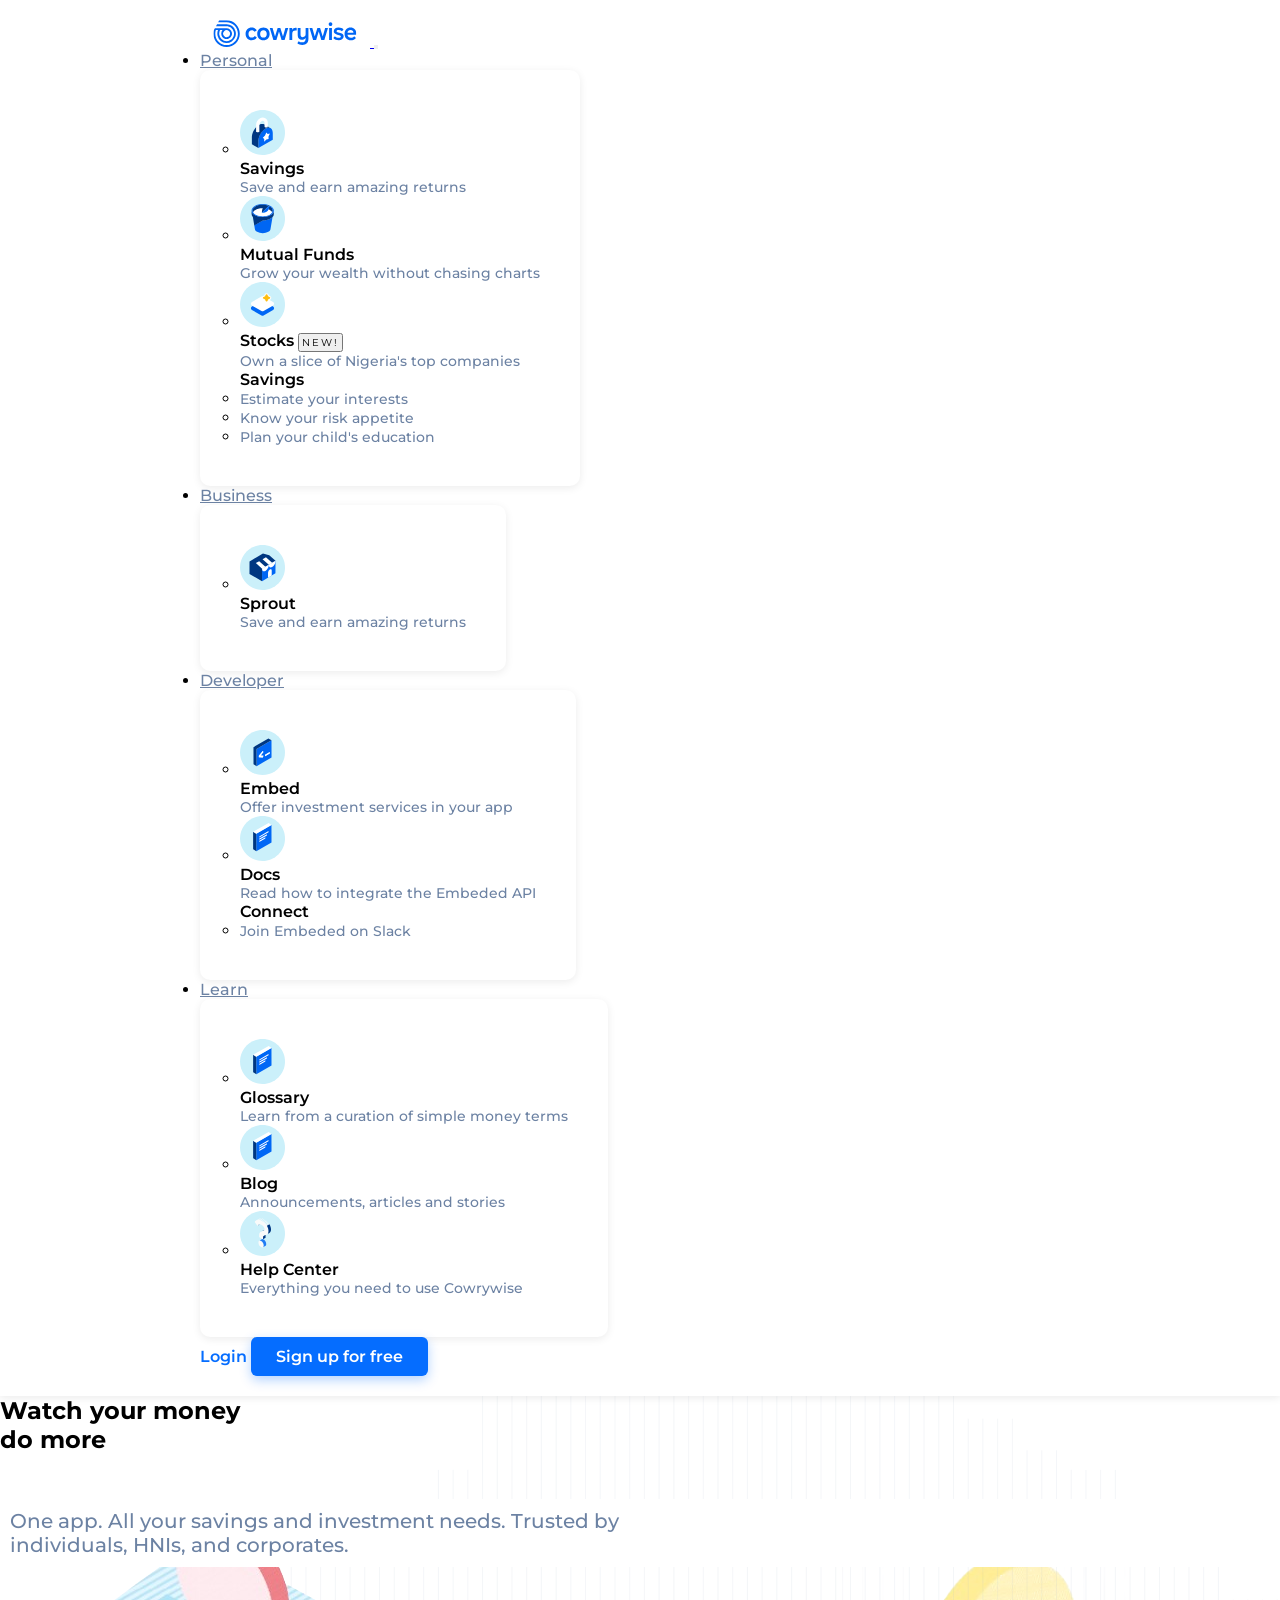
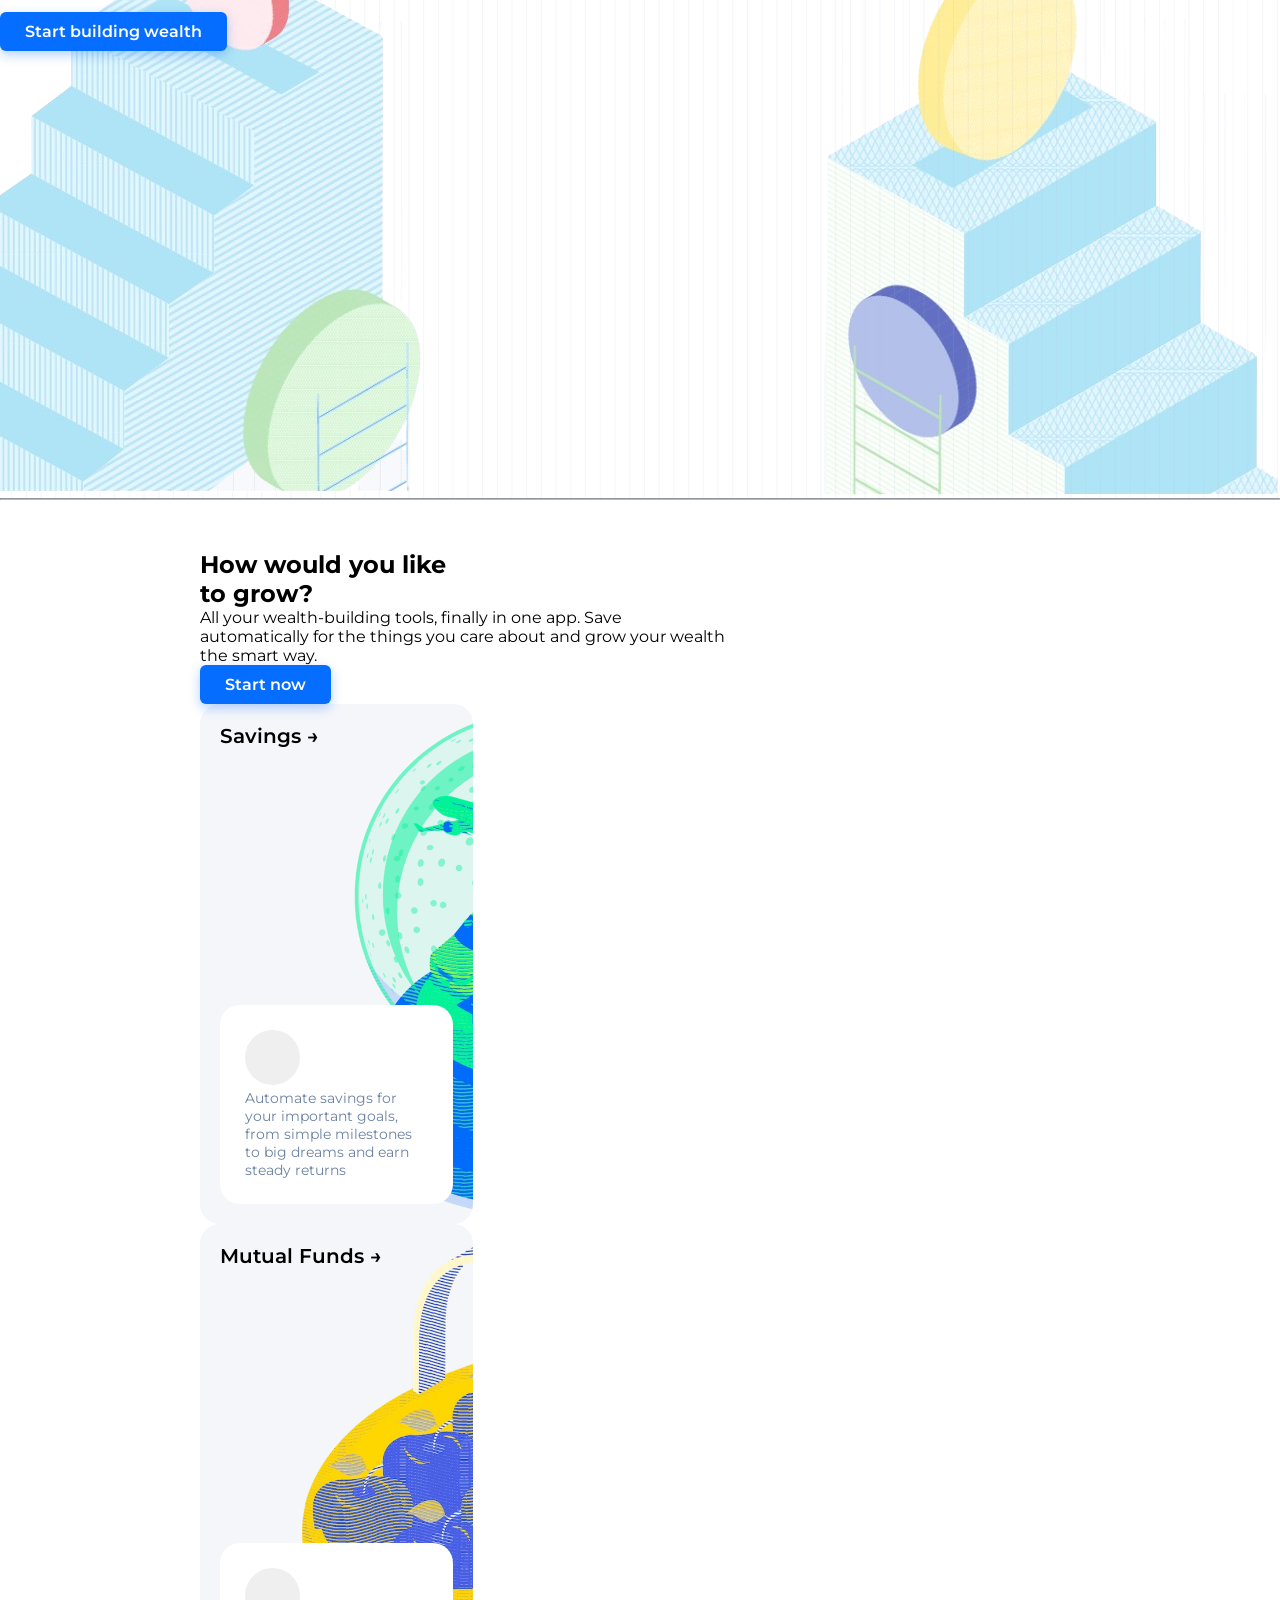
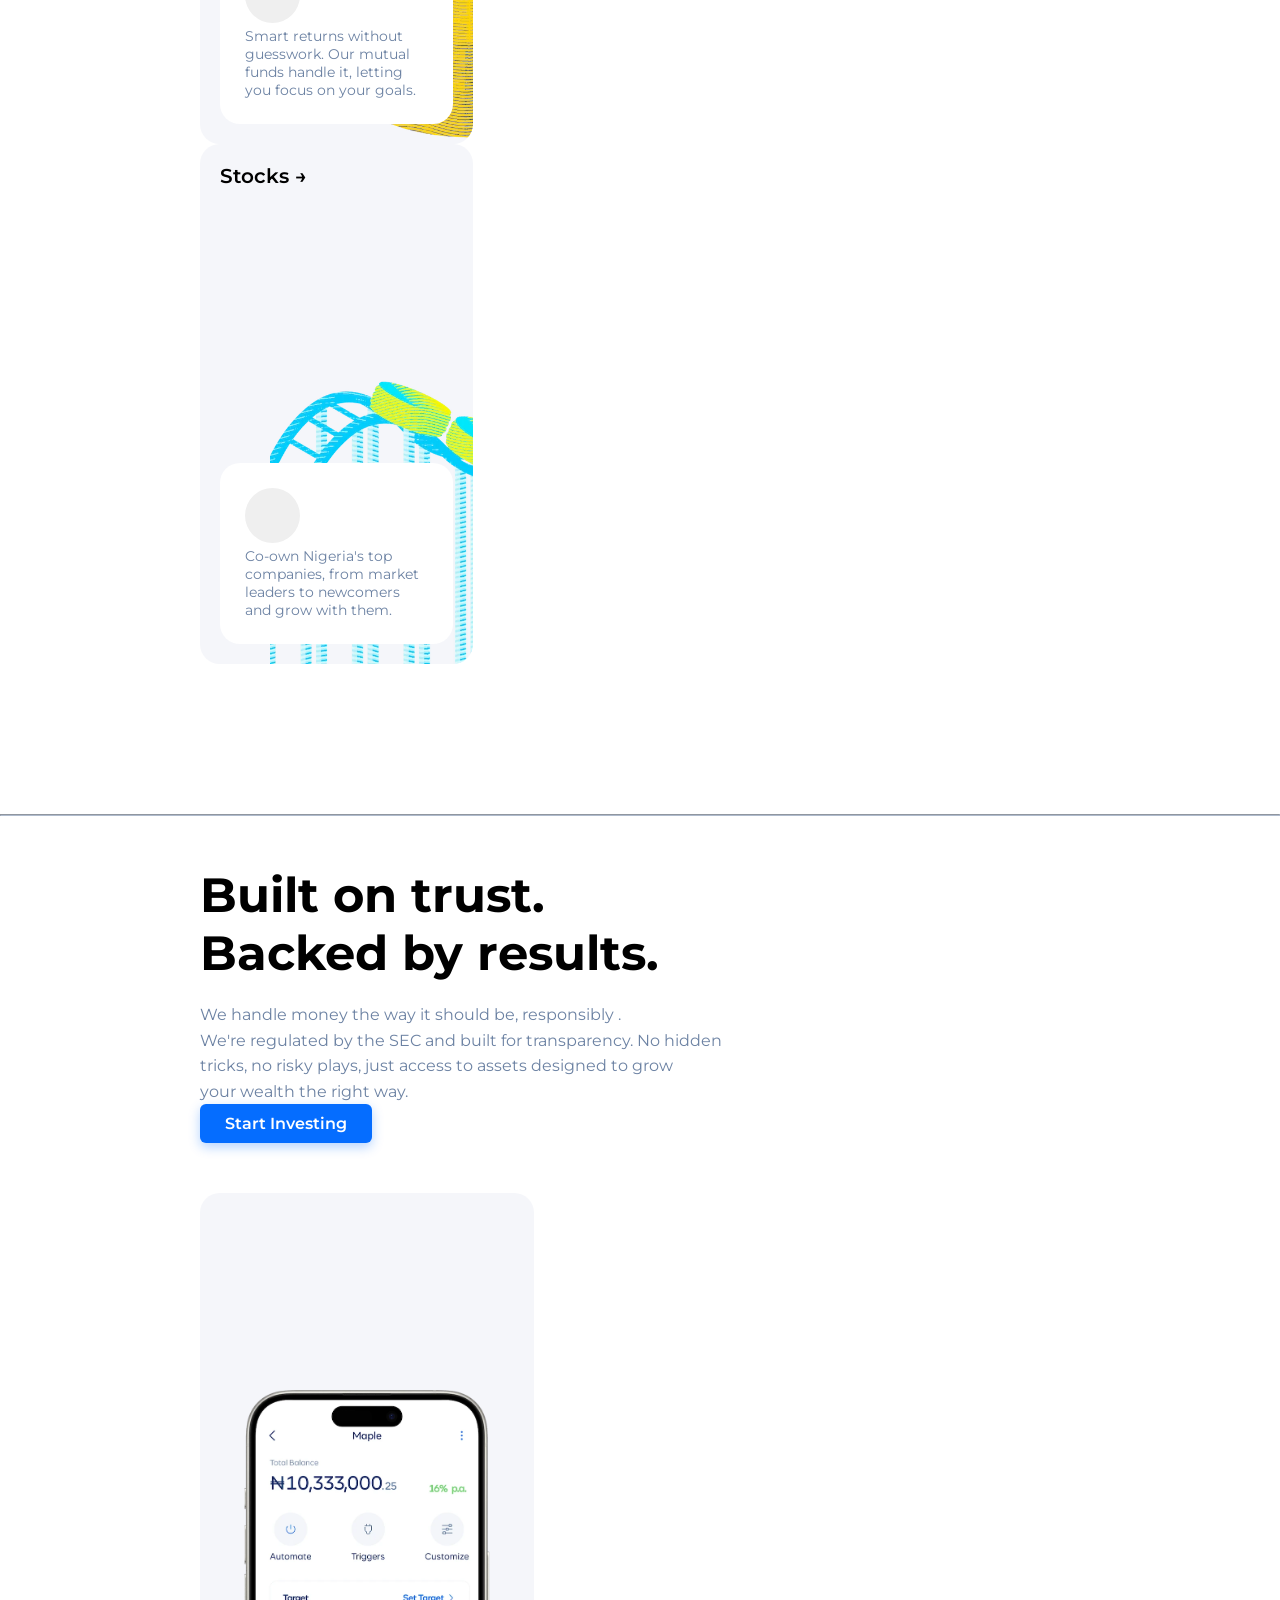
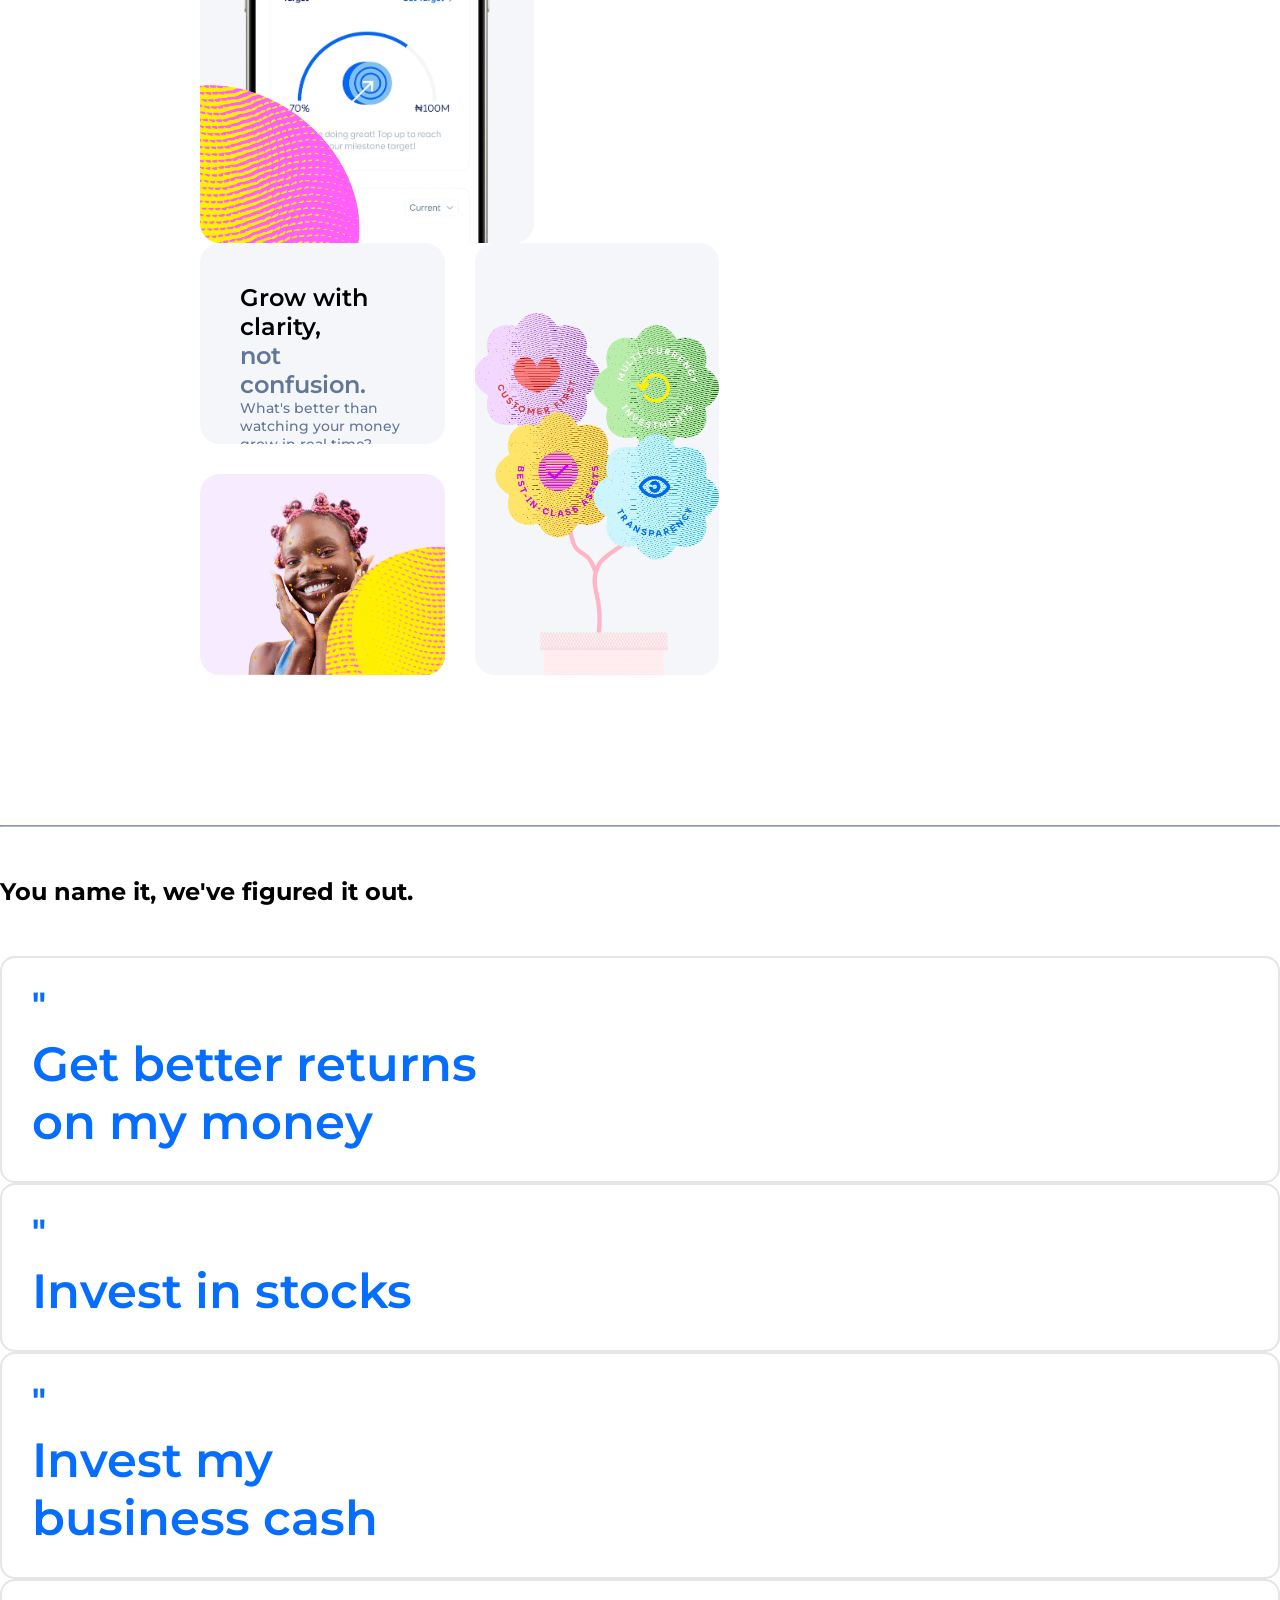
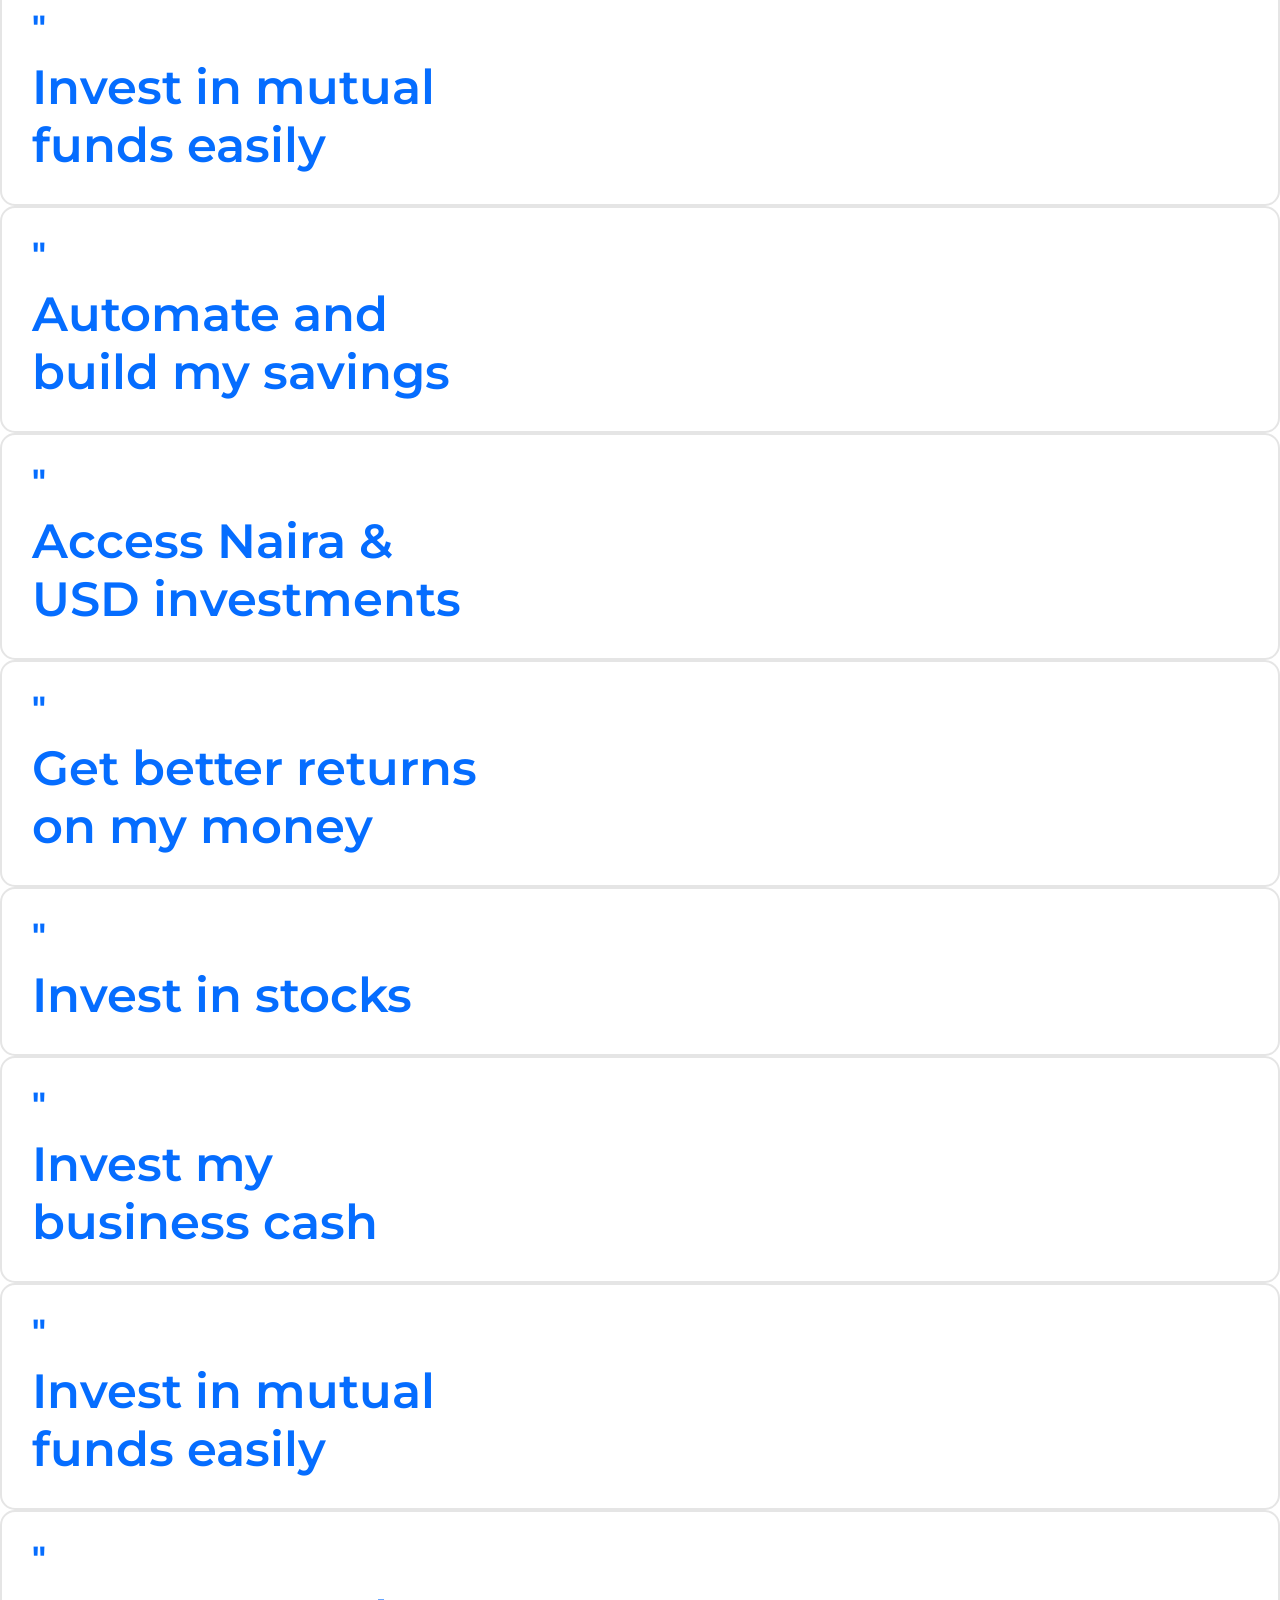
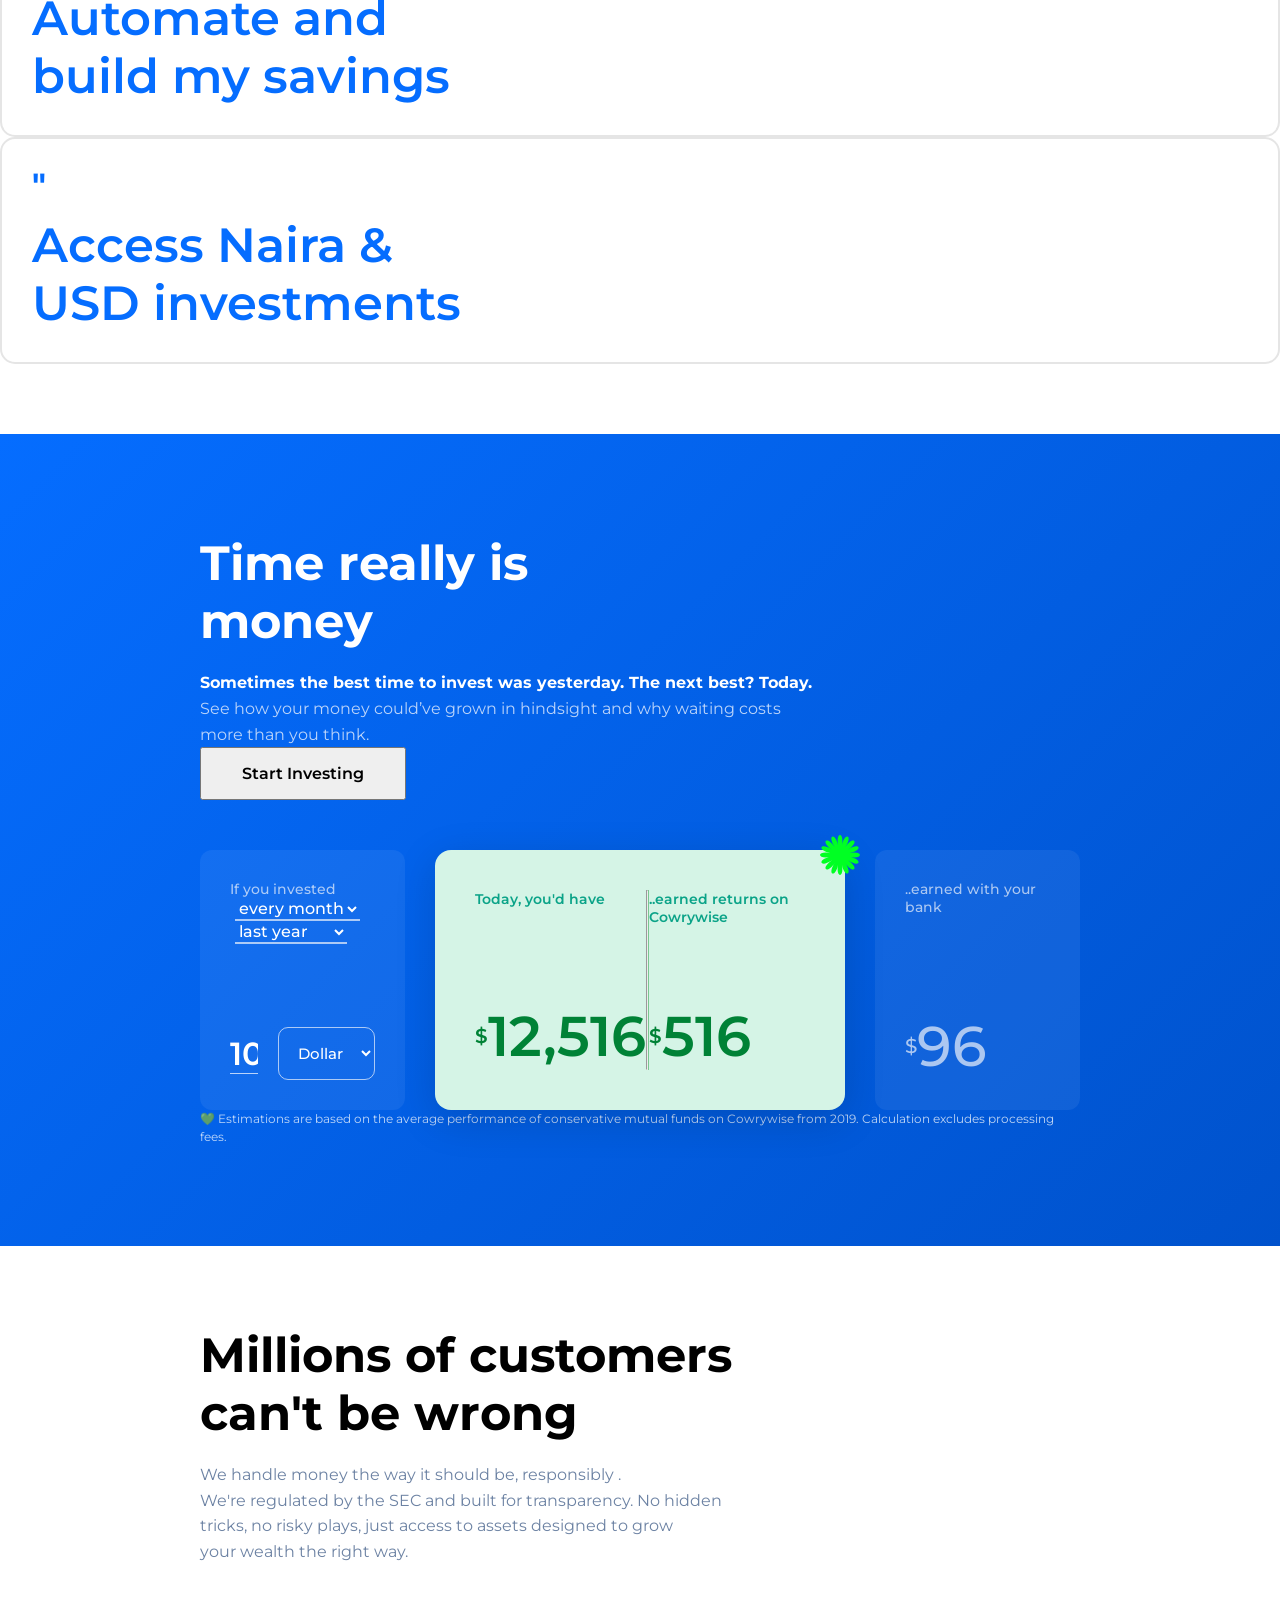
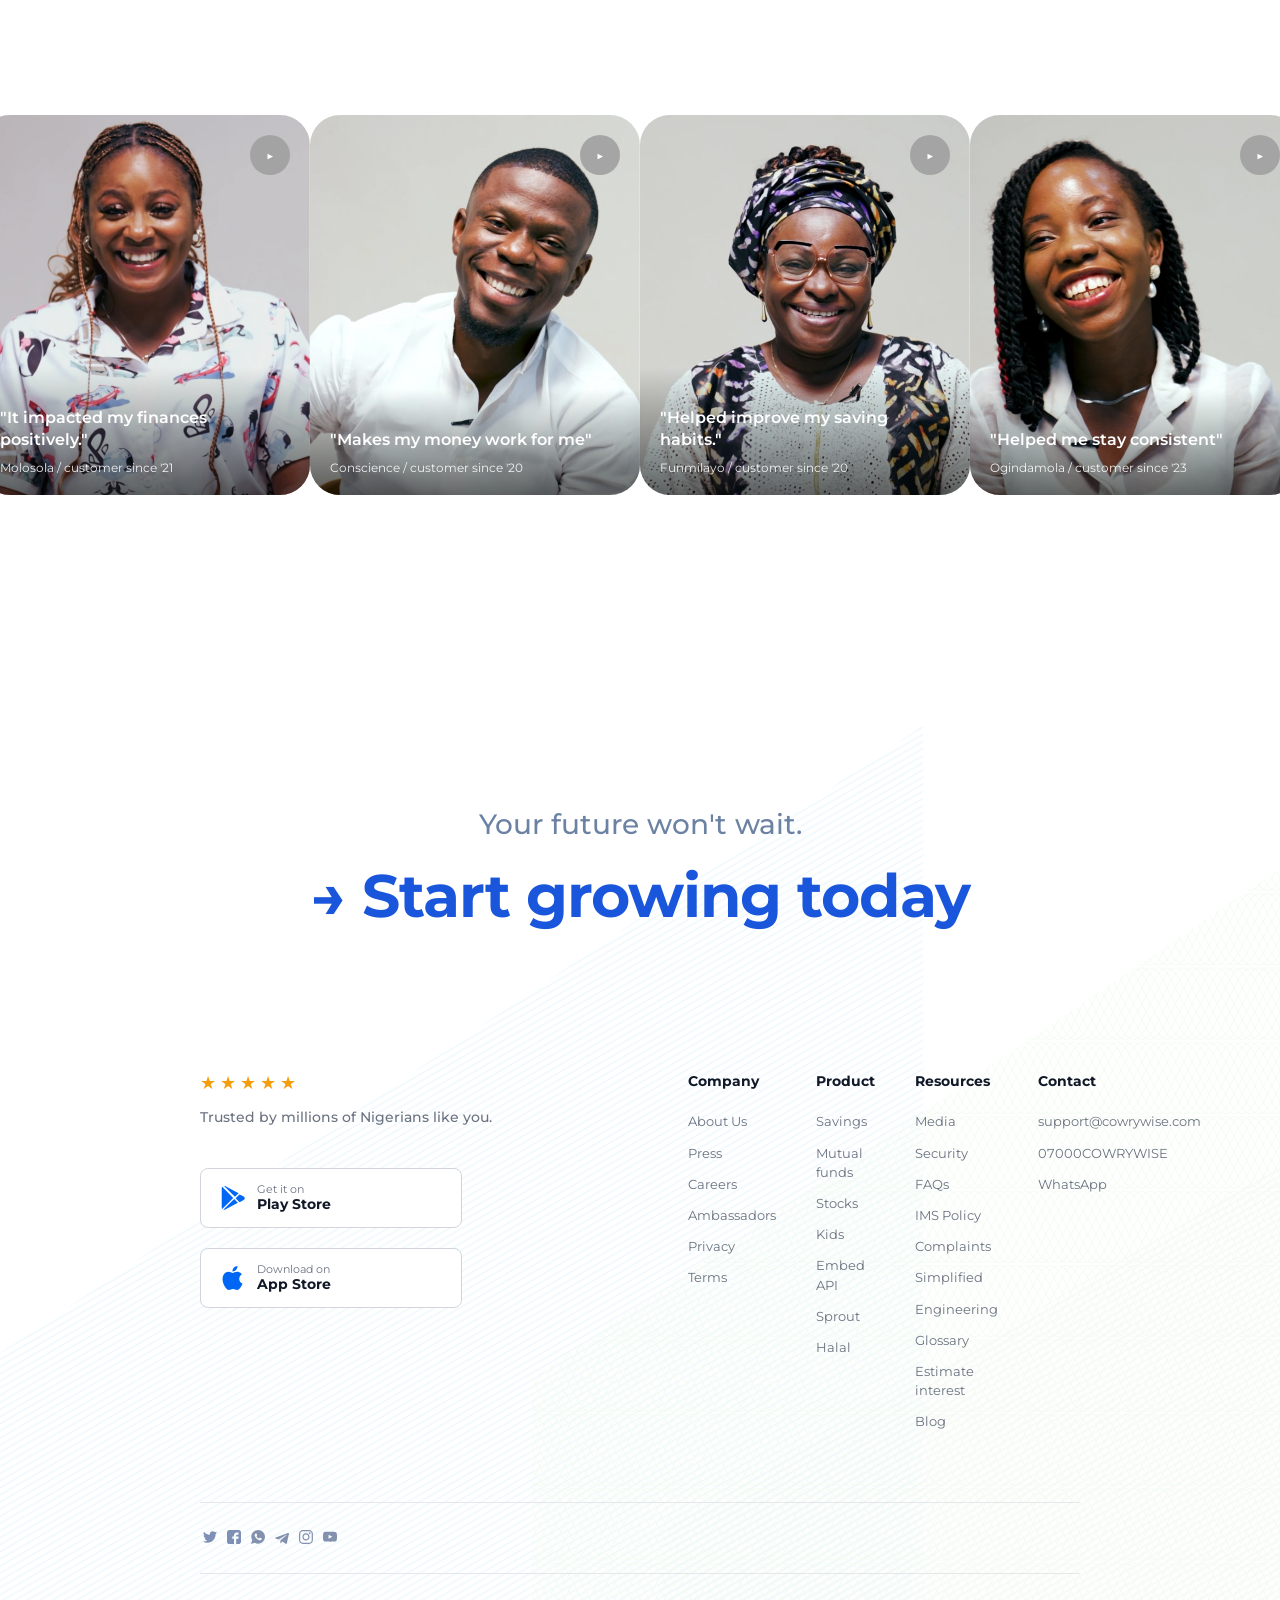
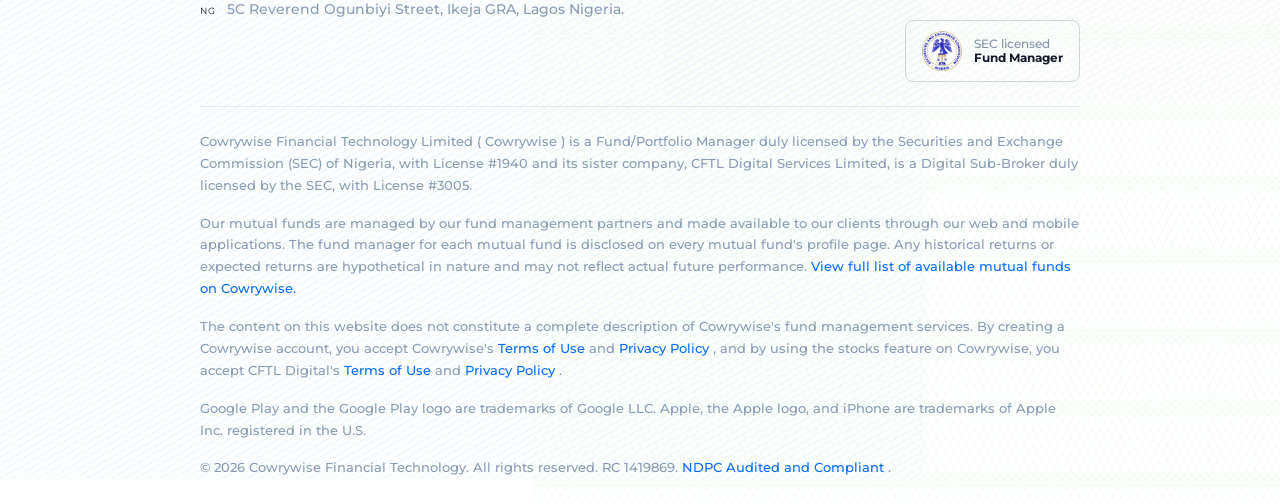
==== index.html @ d7f207df "i added index.html and style.css and other files" ====
<!DOCTYPE html>
<html lang="en">
<head>
    <meta charset="UTF-8">
    <meta name="viewport" content="width=device-width, initial-scale=1.0">
    <link rel="preconnect" href="https://fonts.googleapis.com">
    <link rel="preconnect" href="https://fonts.gstatic.com" crossorigin>
    <link href="https://fonts.googleapis.com/css2?family=Montserrat:ital,wght@0,100..900;1,100..900&display=swap"
        rel="stylesheet">
    <link rel="icon" href="./media/cowryicon.png">
    <link rel="stylesheet" href="style.css">
    <link rel="stylesheet" href="./bootstrap.css">
    <link rel="stylesheet" href="https://cdnjs.cloudflare.com/ajax/libs/font-awesome/6.4.0/css/all.min.css"> 
    <title>Plan, Save and Invest Online | Get high returns | Cowrywise</title>
</head>
<body>
    <nav class="navbar myNav position-sticky top-0 navbar-expand-lg ">
        <div class="container-fluid">
            <a class="navbar-brand" href="#">
                <img src="./media/cowrylogo.svg" alt="">
            </a>
            <button class="navbar-toggler" type="button" data-bs-toggle="collapse" data-bs-target="#navbarSupportedContent"
                aria-controls="navbarSupportedContent" aria-expanded="false" aria-label="Toggle navigation">
                <span class="navbar-toggler-icon"></span>
            </button>
            <div class="collapse ms-lg-5 navbar-collapse" id="navbarSupportedContent">
                <ul class="navbar-nav gap-lg-4 me-auto mb-2 mb-lg-0">
                    
                    <!-- PERSONAL -->

                    <li class="nav-item dropdown">
                        <a class="nav-link dropdown-toggle navList" href="#" role="button" data-bs-toggle="dropdown" data-bs-auto-close="outside"
                            aria-expanded="false">
                            Personal
                        </a>
                        <ul class="dropdown-menu  mydropdownn">
                            <div class="d-flex gap-lg-5">
                                <div class="dropItem">
                                    <li class="d-flex align-items-center  gap-4 mb-4">
                                        <img src="./media/savings icon.svg" alt="">
                                        <div>
                                            <strong>Savings</strong>
                                            <p>Save and earn amazing returns</p>
                                        </div>
                                    </li>
                                    <li class="d-flex align-items-center gap-4 my-4">
                                        <img src="./media/mutualicon.svg" alt="">
                                        <div>
                                            <strong>Mutual Funds</strong>
                                            <p>Grow your wealth without chasing charts</p>
                                        </div>
                                    </li>
                                    <li class="d-flex align-items-center gap-4 my-4">
                                        <img src="./media/stocks.svg" alt="">
                                        <div>
                                            <strong>Stocks <button class="btn-info btn text-light fw-bold">NEW!</button></strong>
                                            <p>Own a slice of Nigeria's top companies</p>
                                        </div>
                                    </li>
                                </div>
                        
                                <div class="verticalLine"></div>
                        
                                <div class="dropItem align-self-start">
                                    <strong class="my-4">Savings</strong>
                                    <li class="my-3">
                                        <a href="#">
                                            <p>Estimate your interests</p>
                                        </a>
                                    </li>
                                    <li class="my-3">
                                        <a href="#">
                                            <p>Know your risk appetite</p>
                                        </a>
                                    </li>
                                    <li class="my-3">
                                        <a href="#">
                                            <p>Plan your child's education</p>
                                        </a>
                                    </li>
                                </div>
                            </div>
                        </ul>
                    </li>


                    <!-- BUSINESS -->
                    
                    <li class="nav-item dropdown">
                        <a class="nav-link dropdown-toggle navList" href="#" role="button" data-bs-toggle="dropdown" data-bs-auto-close="outside"
                            aria-expanded="false">
                            Business
                        </a>
                        <ul class="dropdown-menu  mydropdownn">
                            <div class="d-flex justify-content-between">
                                <div class="dropItem">
                                    <li class="d-flex align-items-center  gap-4 mb-4">
                                        <img src="./media/sprouticon.svg" alt="">
                                        <div>
                                            <strong>Sprout</strong>
                                            <p>Save and earn amazing returns</p>
                                        </div>
                                    </li>
                                </div>
                        
                                
                            </div>
                        </ul>
                    </li>


                    <!-- DEVELOPER -->

                    <li class="nav-item dropdown">
                        <a class="nav-link dropdown-toggle navList" href="#" role="button" data-bs-toggle="dropdown" data-bs-auto-close="outside"
                            aria-expanded="false">
                            Developer
                        </a>
                        <ul class="dropdown-menu  mydropdownn">
                            <div class="d-flex gap-lg-5">
                                <div class="dropItem">
                                    <li class="d-flex align-items-center  gap-4 mb-4">
                                        <img src="./media/embed.svg" alt="">
                                        <div>
                                            <strong>Embed</strong>
                                            <p>Offer investment services in your app</p>
                                        </div>
                                    </li>
                                    <li class="d-flex align-items-center gap-4 my-4">
                                        <img src="./media/docs.svg" alt="">
                                        <div>
                                            <strong>Docs</strong>
                                            <p>Read how to integrate the Embeded API</p>
                                        </div>
                                    </li>
                                </div>
                        
                                <div class="verticalLine"></div>
                        
                                <div class="dropItem align-self-start">
                                    <strong class="my-4">Connect</strong>
                                    <li class="my-3">
                                        <a href="#">
                                            <p>Join Embeded on Slack</p>
                                        </a>
                                    </li>
                                </div>
                            </div>
                        </ul>
                    </li>


                    <!-- LEARN -->

                    <li class="nav-item dropdown">
                        <a class="nav-link dropdown-toggle navList" href="#" role="button" data-bs-toggle="dropdown" data-bs-auto-close="outside"
                            aria-expanded="false">
                            Learn
                        </a>
                        <ul class="dropdown-menu  mydropdownn">
                            <div class="d-flex justify-content-between">
                                <div class="dropItem">
                                    <li class="d-flex align-items-center  gap-4 mb-4">
                                        <img src="./media/docs.svg" alt="">
                                        <div>
                                            <strong>Glossary</strong>
                                            <p>Learn from a curation of simple money terms</p>
                                        </div>
                                    </li>
                                    <li class="d-flex align-items-center  gap-4 mb-4">
                                        <img src="./media/docs.svg" alt="">
                                        <div>
                                            <strong>Blog</strong>
                                            <p>Announcements, articles and stories</p>
                                        </div>
                                    </li>
                                    <li class="d-flex align-items-center  gap-4 mb-4">
                                        <img src="./media/help.svg" alt="">
                                        <div>
                                            <strong>Help Center</strong>
                                            <p>Everything you need to use Cowrywise</p>
                                        </div>
                                    </li>
                                </div>
                        
                                
                            </div>
                        </ul>
                    </li>


                </ul>
                <div class="d-flex align-items-center gap-lg-4 ">
                    <a href="login.html" class="login">Login</a>
                    <a href="signup.html">
                        <button class="signupBtn">Sign up for free</button>
                    </a>

                </div>
            </div>
        </div>
    </nav>


    <section id="hero" class="sec1 d-flex align-items-center justify-content-center">
        <div class="text-center">
            <h1 class="display-2 fw-medium">Watch your money <br> do more</h1>
            <p>One app. All your savings and investment needs. Trusted by <br>individuals, HNIs, and corporates.</p>
            <a href="signup.html">
                <button class=" signupBtn">Start building wealth </button>
            </a>
        </div>
    </section>

    <hr class="my-5" style="border-color: #6c82a38a;">

    <section class="sec2">
        <div class="d-lg-flex gap-2 justify-content-between mb-5">
            <h2 class="display-4 fw-medium mb-sm-3">How would you like <br> to grow?</h2>
            <p class="mb-sm-3">All your wealth-building tools, finally in one app. Save <br>automatically for the things you care about and grow your wealth <br>the smart way.</p>
            <div>
                <button class="signupBtn mb-sm-4">Start now</button>
            </div>
        </div>

        <div class="my-5 d-lg-flex d-md-flex d-sm-flex justify-content-between gap-lg-4 flex-wrap">
            <div class="savingsItem savingsimg1">
                <a href="#">Savings <span class="arrowRight">&#8594;</span></a>

                <div class="d-flex gap-3 savings-buttom">
                    <div><button></button></div>
                    <p>Automate savings for your important goals, from simple milestones to big dreams and earn steady returns</p>
                </div>
            </div>
            <div class="savingsItem savingsimg2">
                <a href="#">Mutual Funds <span class="arrowRight">&#8594;</span></a>
                <div class="d-flex gap-3 savings-buttom">
                    <div><button></button></div>
                    <p>Smart returns without guesswork. Our mutual funds handle it, letting you focus on your goals.</p>
                </div>
            </div>
            <div class="savingsItem savingsimg3">
                <a href="#">Stocks <span class="arrowRight">&#8594;</span></a>
                <div class="d-flex gap-3 savings-buttom">
                    <div><button></button></div>
                    <p>Co-own Nigeria's top companies, from market leaders to newcomers and grow with them.</p>
                </div>
            </div>
        </div>
    </section>

    <hr class="my-5" style="border-color: #6c82a38a;">

    <section class="sec2 ">
        <div class="d-lg-flex gap-2 justify-content-between mb-5 secHeader">
            <h2 class="display-4 fw-medium mb-sm-3">Built on trust. <br>Backed by results.</h2>
            <p class="mb-sm-3">We handle money the way it should be, responsibly . <br>We're regulated by the SEC and built for transparency. No hidden <br>tricks, no risky plays, just access to assets designed to grow <br>your wealth the right way.</p>
            <div>
                <button class="signupBtn mb-sm-4">Start Investing</button>
            </div>
        </div>

        <div class="d-lg-flex d-md-flex d-sm-flex justify-content-between gap-lg-4 flex-wrap">
            <div class="phoneDiv">
                <img src="./media/s-coin-2.png" alt="" class="rollCoin">
            </div>
            <div class="growContainer">
                <div class="growWith ">
                    <div class="clarity">
                        <h4>Grow with clarity, <br> <span>not confusion.</span></h4>
                        <p>What's better than watching your money grow in real time? Tracking your investments, savings, and returns without the guesswork.</p>
                    </div>
                    <div class="modelGirl">
                        <img src="./media/s-coin-2.png" alt="" class="rollCoin2">
                    </div>
                </div>
                <div class="growWith flowerContainer"></div>
            </div>
        </div>

        
    </section>

    <hr class="my-5" style="border-color: #6c82a38a;">

    <section class="sec3">
        <h2 class="display-4 fw-medium mb-sm-3 text-center">You name it, we've figured it out.</h2>

        <div class="cardsContainer d-flex gap-4">
            
            <div class="featureCard">
                <p class="quoteMark">"</p>
                <h4 class="blueText">Get better returns <br> on my money</h4>
            </div>
            <div class="featureCard">
                <p class="quoteMark">"</p>
                <h4 class="blueText">Invest in stocks</h4>
            </div>
            <div class="featureCard">
                <p class="quoteMark">"</p>
                <h4 class="blueText">Invest my <br> business cash</h4>
            </div>
            <div class="featureCard">
                <p class="quoteMark">"</p>
                <h4 class="blueText">Invest in mutual <br> funds easily</h4>
            </div>
            <div class="featureCard">
                <p class="quoteMark">"</p>
                <h4 class="blueText">Automate and <br> build my savings</h4>
            </div>
            <div class="featureCard">
                <p class="quoteMark">"</p>
                <h4 class="blueText">Access Naira & <br> USD investments</h4>
            </div>
            <div class="featureCard">
                <p class="quoteMark">"</p>
                <h4 class="blueText">Get better returns <br> on my money</h4>
            </div>
            <div class="featureCard">
                <p class="quoteMark">"</p>
                <h4 class="blueText">Invest in stocks</h4>
            </div>
            <div class="featureCard">
                <p class="quoteMark">"</p>
                <h4 class="blueText">Invest my <br> business cash</h4>
            </div>
            <div class="featureCard">
                <p class="quoteMark">"</p>
                <h4 class="blueText">Invest in mutual <br> funds easily</h4>
            </div>
            <div class="featureCard">
                <p class="quoteMark">"</p>
                <h4 class="blueText">Automate and <br> build my savings</h4>
            </div>
            <div class="featureCard">
                <p class="quoteMark">"</p>
                <h4 class="blueText">Access Naira & <br> USD investments</h4>
            </div>
        </div>
    </section>

    <section class="sec4">
        <div class="d-lg-flex gap-2 secHeader justify-content-between mb-5 sec4Title">
            <h2 class="display-4 fw-medium mb-sm-3 ">Time really is <br> money</h2>
            <p class="mb-sm-3">
                <strong>Sometimes the best time to invest was yesterday. The next best? Today.</strong> <br>
                <span>See how your money could’ve grown in hindsight and why waiting costs <br> more than you
                    think.</span>
            </p>
            <div>
                <button class="btn border-0 btn-light mb-sm-4">Start Investing</button>
            </div>
        </div>
        <div class="sec4Content">
            <div class="calculatorBox">
                <p class="calcText d-flex gap-2">
                    <span class="timeLabel">If you invested</span>
                    <select class="timeSelect">
                        <option>every month</option>
                        <option>every week</option>
                        <option>daily</option>
                        <option>once</option>
                    </select>
                    <select class="timeSelect">
                        <option>last year</option>
                        <option>2 years ago</option>
                        <option>3 years ago</option>
                        <option>5 years ago</option>
                    </select>
                </p>
    
                <div class="amountBox">
                    <input type="number" class="amountField" value="1000" placeholder="0">
                    <select class="currencySelect">
                        <option>Dollar</option>
                        <option>Naira</option>
                        <option>Euro</option>
                    </select>
                </div>
    
                
            </div>
    
            <div class="resultCard">
                <img src="./media/greenroll.svg" alt="" class="greenroll">
                <div class="resultHeader">
                    <span class="resultLabel">Today, you'd have</span>
                    <p class="mainAmount display-6 fw-normal">
                        <span class="currency">$</span>
                        <span>12,516</span>
                    </p>
                </div>
                <hr class="linebottom">
                <div class="linebetween"></div>
                <div class="resultHeader">
                    <span class="resultLabel">..earned returns on Cowrywise</span>
                    <p class="mainAmount display-6 fw-normal">
                        <span class="currency">$</span>
                        <span>516</span>
                    </p>
                </div>
            </div>

            <div class="calculatorBox">
                <p class="calcText">
                    <span class="timeLabel">..earned with your bank</span>
                </p>
    
                <p class="mainAmount timeLabel display-6 fw-normal">
                    <span class="currency">$</span>
                    <span>96</span>
                </p>
    
                
            </div>
            
        </div>
        <div class="disclaimerText mt-4">
            <p>💚 Estimations are based on the average performance of conservative mutual funds on Cowrywise from
                2019. Calculation excludes processing fees.</p>
        </div>
    </section>

    <section class="sec5">
        <div class="d-lg-flex gap-2 secHeader justify-content-between mb-5">
            <h2 class="display-4 fw-medium mb-sm-3">Millions of customers <br>can't be wrong</h2>
            <p class="mb-sm-3">We handle money the way it should be, responsibly . <br>We're regulated by the SEC and built for transparency. No hidden <br>tricks, no risky plays, just access to assets designed to grow <br>your wealth the right way.</p>
        </div>

        <div class="testimonials-container">
            <div class="testimonial-card video-card">
                <img src="./media/moyosoluwa.jpg" alt="Customer 1" class="testimonial-media poster-image">
                <video class="testimonial-media video-element" autoplay muted loop>
                    <source src="./media/moyosoluwa.mp4" type="video/mp4">
                </video>
                <button class="play-button-overlay">&#x25B6;</button>
                <div class="testimonial-overlay">
                    <p>"It impacted my finances positively."</p>
                    <small>Molosola / customer since '21</small>
                </div>
            </div>

            <div class="testimonial-card video-card">
                <img src="./media/conscience.jpg" alt="Customer 2" class="testimonial-media">
                <video class="testimonial-media video-element" autoplay muted loop>
                    <source src="./media/conscience.mp4" type="video/mp4">
                </video>
                <button class="play-button-overlay">&#x25B6;</button>
                <div class="testimonial-overlay">
                    <p>"Makes my money work for me"</p>
                    <small>Conscience / customer since '20</small>
                </div>
            </div>

            <div class="testimonial-card video-card">
                <img src="./media/funmilola.jpg" alt="Customer 3" class="testimonial-media">
                <video class="testimonial-media video-element" autoplay muted loop>
                    <source src="./media/funmilola.mp4" type="video/mp4">
                </video>
                <button class="play-button-overlay">&#x25B6;</button>
                <div class="testimonial-overlay">
                    <p>"Helped improve my saving habits."</p>
                    <small>Funmilayo / customer since '20</small>
                </div>
            </div>

            <div class="testimonial-card video-card">
                <img src="./media/oyindamola.jpg" alt="Customer 4" class="testimonial-media">
                <video class="testimonial-media video-element" autoplay muted loop>
                    <source src="./media/oyindamola.mp4" type="video/mp4">
                </video>
                <button class="play-button-overlay">&#x25B6;</button>
                <div class="testimonial-overlay">
                    <p>"Helped me stay consistent"</p>
                    <small>Ogindamola / customer since '23</small>
                </div>
            </div>
        </div>
    </section>


    <section class="sec6">
        <!-- Part 1: CTA Header -->
        <div class="sec6-cta">
            <h2 class="sec6-cta-line1 display-6">Your future won't wait.</h2>
            <h2 class="sec6-cta-line2">→ Start growing today</h2>
        </div>

        <!-- Part 2: Footer Body -->
        <footer class="sec6-footer">
            <!-- Left Half / Mobile Top -->
            <div class="footer-left">
                <!-- Stars & Trust Text -->
                <div class="footer-trust">
                    <div class="stars">★★★★★</div>
                    <p class="trust-text">Trusted by millions of Nigerians like you.</p>
                </div>

                <!-- App Store Buttons -->
                <div class="app-buttons">
                    <button class="app-btn play-store">
                        <img class="btn-icon" src="./media/playstoreicon.svg" alt="">
                        <div class="btn-text">
                            <small>Get it on</small>
                            <strong>Play Store</strong>
                        </div>
                    </button>
                    <button class="app-btn app-store">
                        <img class="btn-icon" src="./media/appleicon.svg" alt="">
                        <div class="btn-text">
                            <small>Download on</small>
                            <strong>App Store</strong>
                        </div>
                    </button>
                </div>
            </div>

            <!-- Divider (Desktop only) -->
            <div class="footer-divider"></div>

            <!-- Right Half / Mobile Bottom -->
            <div class="footer-right">
                <!-- Company Column -->
                <nav class="footer-column">
                    <h3 class="footer-header">Company</h3>
                    <ul>
                        <li><a href="#">About Us</a></li>
                        <li><a href="#">Press</a></li>
                        <li><a href="#">Careers</a></li>
                        <li><a href="#">Ambassadors</a></li>
                        <li><a href="#">Privacy</a></li>
                        <li><a href="#">Terms</a></li>
                    </ul>
                </nav>

                <!-- Product Column -->
                <nav class="footer-column">
                    <h3 class="footer-header">Product</h3>
                    <ul>
                        <li><a href="#">Savings</a></li>
                        <li><a href="#">Mutual funds</a></li>
                        <li><a href="#">Stocks</a></li>
                        <li><a href="#">Kids</a></li>
                        <li><a href="#">Embed API</a></li>
                        <li><a href="#">Sprout</a></li>
                        <li><a href="#">Halal</a></li>
                    </ul>
                </nav>

                <!-- Resources Column -->
                <nav class="footer-column">
                    <h3 class="footer-header">Resources</h3>
                    <ul>
                        <li><a href="#">Media</a></li>
                        <li><a href="#">Security</a></li>
                        <li><a href="#">FAQs</a></li>
                        <li><a href="#">IMS Policy</a></li>
                        <li><a href="#">Complaints</a></li>
                        <li><a href="#">Simplified</a></li>
                        <li><a href="#">Engineering</a></li>
                        <li><a href="#">Glossary</a></li>
                        <li><a href="#">Estimate interest</a></li>
                        <li><a href="#">Blog</a></li>
                    </ul>
                </nav>

                <!-- Contact Column -->
                <nav class="footer-column">
                    <h3 class="footer-header">Contact</h3>
                    <ul>
                        <li><a href="mailto:support@cowrywise.com">support@cowrywise.com</a></li>
                        <li><a href="tel:070000COWRYWISE">07000COWRYWISE</a></li>
                        <li><a href="#">WhatsApp</a></li>
                    </ul>
                </nav>
            </div>
        </footer>
        <footer class="sec6-footer2">
            <!-- Row 1: Social Icons -->
            <div class="social-icons-row">
                <div class="container-fluid">
                    <div class="d-flex gap-4 align-items-center py-4">
                        <a href="#" class="social-icon" title="Twitter/X">
                            <img src="./media/twitter.svg" alt="">
                        </a>
                        <a href="#" class="social-icon" title="Facebook">
                            <img src="./media/facebook.svg" alt="">
                        </a>
                        <a href="#" class="social-icon" title="WhatsApp">
                            <img src="./media/whatsapp.svg" alt="">
                        </a>
                        <a href="#" class="social-icon" title="Telegram">
                            <img src="./media/telegram.svg" alt="">
                        </a>
                        <a href="#" class="social-icon" title="Instagram">
                            <img src="./media/instagram.svg" alt="">
                        </a>
                        <a href="#" class="social-icon" title="YouTube">
                            <img src="./media/youtube.svg" alt="">
                        </a>
                    </div>
                </div>
            </div>

            <!-- Row 2: Address + SEC Badge -->
            <div class="address-sec-row">
                <div class="container-fluid">
                    <div class="row align-items-center py-4">
                        <div class="col-md-6 col-12 address-section">
                            <p class="address-text">
                                <span class="ng-label">NG</span>
                                5C Reverend Ogunbiyi Street, Ikeja GRA, Lagos Nigeria.
                            </p>
                        </div>
                        <div class="col-md-6 col-12 text-md-end text-start sec-badge-section">
                            <div class="sec-badge">
                                <img src="./media/sec-logo.uViKvy1J.png" alt="SEC seal" class="sec-logo">
                                <div class="sec-badge-text">
                                    <small>SEC licensed</small>
                                    <strong>Fund Manager</strong>
                                </div>
                            </div>
                        </div>
                    </div>
                </div>
            </div>

            <!-- Row 3: Legal Disclaimer -->
            <div class="legal-disclaimer-row">
                <div class="container-fluid">
                    <div class="py-4">
                        <p class="legal-text">
                            Cowrywise Financial Technology Limited ( Cowrywise ) is a Fund/Portfolio Manager duly licensed by the Securities and Exchange Commission (SEC) of Nigeria, with License #1940 and its sister company, CFTL Digital Services Limited, is a Digital Sub-Broker duly licensed by the SEC, with License #3005.
                        </p>
                        <p class="legal-text">
                            Our mutual funds are managed by our fund management partners and made available to our clients through our web and mobile applications. The fund manager for each mutual fund is disclosed on every mutual fund's profile page. Any historical returns or expected returns are hypothetical in nature and may not reflect actual future performance. <a href="#">View full list of available mutual funds on Cowrywise.</a>
                        </p>
                        <p class="legal-text">
                            The content on this website does not constitute a complete description of Cowrywise's fund management services. By creating a Cowrywise account, you accept Cowrywise's <a href="#">Terms of Use</a> and <a href="#">Privacy Policy</a> , and by using the stocks feature on Cowrywise, you accept CFTL Digital's <a href="#">Terms of Use</a> and <a href="#">Privacy Policy</a> .
                        </p>
                        <p class="legal-text">
                            Google Play and the Google Play logo are trademarks of Google LLC. Apple, the Apple logo, and iPhone are trademarks of Apple Inc. registered in the U.S.
                        </p>
                        <p class="legal-text">
                            © 2026 Cowrywise Financial Technology. All rights reserved. RC 1419869. <a href="#">NDPC Audited and Compliant</a> .
                        </p>
                    </div>
                </div>
            </div>
        </footer>
    </section>

    <script src="./bootstrap.bundle.js"></script>
</body>
</html>
---- style.css ----
@import url('https://fonts.googleapis.com/css2?family=DM+Sans:ital,opsz,wght@0,9..146,100..1000;1,9..146,100..1000&display=swap');

*{
    padding: 0 !important;
    margin: 0 !important;
    box-sizing: border-box !important;
    font-family: "Montserrat", sans-serif !important;
    /* outline: 1px solid red; */
}
body{
    overflow-x: hidden !important;
}
/* =================LOGIN PAGE ============= */
.loginBody{
    background-color: #F4F7FA;
}
.loginSec{
    display: block;
    margin: 80px auto !important;
    width: 65% !important;
}
.loginLogo img{
    width: 100%;
    max-width: 180px; 
    margin-bottom: 100px !important;
}
.jump h3{
    font-size: 48px;
    font-weight: bold;
}
.jump h4{
    color:RGBA(10, 46, 101, 0.3);
    font-size: 24.96px;
    margin: 15px 0 !important;
    font-weight: bold;
}
.jump p{
    font-size: 12.8px;
}
.jump p a{
    color: #056DFF;
    text-decoration: none;
    font-weight: 600;
}
.formCon form{
    background-color: white;
    padding:60px 70px !important;
    border-radius: 10px !important;
    box-shadow: 0 1px 28px rgba(0, 0, 0, 0.068) !important;
}
.signWith a{
    border: 1px solid #E5E5E5;
    color: black;
    font-weight: 600;
    font-size: 15.2px;
    text-decoration: none;
    padding:10px !important;
    width: 100%;
    border-radius: 5px !important;
    text-align: center;
    display: flex !important;
    align-items: center !important;
    justify-content: center !important;
    gap: 4px !important;
}
.signWith a svg{
    width: 18px !important;
    height: 18px !important;
}
.signWith a.googleSignIn{
    display: flex !important;
    align-items: center !important;
    justify-content: center !important;
    gap: 4px !important;
}
.signWith a.googleSignIn svg{
    width: 18px !important;
    height: 18px !important;
    margin-right: 2px !important;
}
.formCon hr{
    border: 1px solid #E5E5E5;
}
.formCon input{
    border: 1px solid #E5E5E5;
    border-radius: 5px;
}
.formCon input:focus{
    border: 1px solid #056DFF;
    outline: none !important;
}
.emailInputContainer{
    position: relative !important;
    margin-bottom: 20px !important;
}
.emailInputContainer label{
    position: absolute !important;
    top: -10px !important;
    left: 15px !important;
    background-color: white !important;
    padding: 0 5px !important;
    font-size: 12px !important;
    color: #056DFF !important;
    font-weight: 600 !important;
    pointer-events: none !important;
    opacity: 0 !important;
    transition: all 0.1s linear !important;
}
.emailInputContainer input:focus ~ label{
    opacity: 1 !important;
}
.emailInputContainer input::placeholder{
    color: #999 !important;
    transition: color 0.1s linear !important;
}
.emailInputContainer input:focus::placeholder{
    color: transparent !important;
}
.forgetPass{
    color: #056DFF;
    text-decoration: none;
    font-weight: 600;
    font-size: 12.8px;
}
.formCon button{
    background-color: #056DFF;
    color: white;
    font-weight: 600;
    font-size: 15.2px;
    border: none !important;
    padding:10px 20px !important;
    width: 100%;
    border-radius: 5px !important;
}
.formFooter p{
    font-size: 12.8px;
}
.formFooter p a{
    color: #056DFF;
    text-decoration: none;
    font-weight: 600;
}
.rightLogo{
    position: fixed !important;
    bottom: 20px !important;
    right: 20px !important;
    border: none !important;
    width: 50px !important;
    border-radius: 50% !important;
    overflow: hidden;
    background-color: #056DFF;
    height: 50px;
}
.rightLogo img{
    width: 60%;
    border-radius: 50% !important;
}





/* ================SIGNUP SEC============= */
.signupBody{
    background-color: #F4F7FA;
    background-image: url(./media/sinupbg.svg);
    background-repeat: no-repeat;
    background-position: bottom right;
}
.formCon form h2{
    font-size: 64px;
    font-weight: bold;
    margin-bottom: 30px !important;
}
.startInvest{
    gap: 100px;
}
.startInvest .formCon{
    width: 60%;
}
.formFooter p img{
    width: 23px;
}
.dontwait h5{
    font-size: 24px;
    font-weight: 600;
}
.dontwait p{
    font-size: 16px;
    color: #6C82A3;
}
.seemore{
    border: none;
    border-radius: 20px;
    background-color: white;
    color: #056DFF;
    font-weight: 600;
    font-size: 14px;
    padding: 5px 15px !important;
}


/* ==================LANDING PAGE================ */
.myNav{
    padding: 20px 200px !important;
    background-color: white !important;
    box-shadow: 0 2px 8px rgba(0, 0, 0, 0.08) !important;
    z-index: 10;
}
.myNav .navbar-brand img{
    width: 170px;
}
.mydropdownn{
    border: none !important;
    box-shadow: 0 2px 8px rgba(0, 0, 0, 0.08) !important;
    background-color: white !important;  
    width:max-content !important;
    border-radius: 10px !important;
    padding: 40px  !important;
    pointer-events: auto !important;
}
.mydropdownn .dropItem{
    pointer-events: auto !important;
}
.mydropdownn .dropItem li{
    pointer-events: auto !important;
    cursor: pointer !important;
}
.dropItem img{
    width: 45px;
}
.dropItem strong{
    font-weight: 600;
}
.dropItem p{
    font-size: 14px;
    color: #6C82A3;
    font-weight: 500;
    transition: .5s ease;
}
.dropItem li:hover, .dropItem li:hover p{
    color: #056DFF;
    transition: .5s ease;
}
.dropItem strong button{
    font-size: 10px;
    letter-spacing: 2px;
    padding:1px 2px !important;
}
.verticalLine{
    width: 1px;
    height:auto;
    background-color: #E5E5E5;
}
.dropItem a{
    text-decoration: none;
}
.navList{
    color: #6C82A3 !important;
    font-weight: 500 !important;
    transition: .5s ease;
}
.navList:hover, .navList:focus{
    color: black !important;
}
.login{
    text-decoration: none;
    color: #056DFF;
    font-weight: 600;
    font-size: 16px;
}
.signupBtn{
    font-weight: 600;
    font-size: 16px;
    width: max-content;
    color: white;
    background-color: #056DFF;
    border:none;
    padding: 10px 25px !important;
    border-radius: 6px !important;
    box-shadow: 0 4px 12px rgba(5, 109, 255, 0.3) !important;
}


/* ========SEC1============= */
.sec1{
    height: 78vh;
    background-image:url(./media/bgright.png), url(./media/bg-lines.svg), url(./media/bgleft.png);
    background-repeat: no-repeat;
    background-size:auto, cover, auto;
    background-position: left bottom, center, right bottom;
}
.sec1 p{
    font-size: 20px;
    background: white;
    padding: 10px !important;
    font-weight: 500;
    color: #6C82A3;
    margin: 45px 0 !important;
}


/* ============SEC2======== */
.sec2{
    padding: 50px 200px !important;
    margin-bottom:100px !important; 
}
.savingsItem{
    width: 31%;
    padding: 20px !important;
    border-radius: 20px !important;
    height: 520px;
    background-color: #F5F6FA;
    background-repeat: no-repeat;
    background-size: cover;
    background-position: 70px;
    display: flex;
    flex-direction: column;
    justify-content: space-between;
    transition: transform 0.3s ease-in-out;
}
.savingsItem:hover .savings-buttom{
    transform: translateY(-10px) ;
}
.savingsItem:hover a{
    color: #056DFF !important;
}
.savingsItem:hover a .arrowRight{
    transform: translateX(15px);
    display: inline-block;
    transition: transform 0.3s ease-in-out;
}

.savingsItem a .arrowRight{
    display: inline-block;
    transition: transform 0.3s ease-in-out;
}
.savingsItem a{
    color: black;
    font-weight: 600;
    font-size: 20px;
    text-decoration: none;
    transition: transform 0.3s ease-in-out;
}
.savings-buttom{
    background-color: white;
    padding: 25px !important;
    border-radius:20px;
    width: 100%;
    transition: transform 0.2s ease-in-out;
}
.savings-buttom button{
    height: 55px;
    width: 55px;
    border: none;
    border-radius: 50% !important;
}
.savings-buttom p{
    font-size: 14px;
    color: #6C82A3;
}
.savingsimg1{
    background-image: url(./media/savings1.png);
}
.savingsimg2{
    background-image: url(./media/savings2.png);
}
.savingsimg3{
    background-image: url(./media/savings3.png);
}
.phoneDiv{
    background-color: #F5F6FA;
    height: 650px;
    width: 38%;
    border-radius: 20px;
    background-image: url(./media/pnone.png);
    background-repeat: no-repeat;
    background-size: 80%;
    background-position: center 150%;
    position: relative;
    overflow: hidden;
}
.rollCoin{
    width: 280px;
    position: absolute;
    bottom: -120px;
    left: -120px;
    transform: scaleX(-1);
    animation: roll 20s linear infinite;
}
@keyframes roll {
    0%{
        transform: rotate(0deg);
    }
    100%{
        transform: rotate(-360deg);
    }
}
.growContainer{
    width:59% ;
    display: flex;
    gap: 30px;
}
.growWith{
    width: 100%;
    display: flex;
    flex-direction: column;
    gap: 30px;

    /* height: 650px !important; */
}
.growWith span{
    color: #627796;
}
.growWith p{
    font-size:14px !important;
    color: #627796;
    font-weight: 500;
}
.growWith h4{
    font-size:24px;
    font-weight: 600;
}
.growWith div{
    background-color: #F5F6FA;
    padding: 40px !important;
    height:100%;
    display: flex;
    flex-direction: column;
    justify-content: space-between;
    border-radius: 20px !important;
    position: relative;
    overflow: hidden;
}
.rollCoin2{
    width: 240px;
    position: absolute;
    bottom: -110px;
    right: -120px;
    transform: scaleX(-1);
    animation: rolls 20s linear infinite;
}
@keyframes rolls {
    0%{
        transform: rotate(0deg);
    }
    100%{
        transform: rotate(360deg);
    }
}
.modelGirl{
    background-image: url(./media/girl-face-model.png);
    background-repeat: no-repeat;
    background-size: cover;
}
.flowerContainer{
    background-color: #F5F6FA;
    border-radius: 20px;
    background-image: url(./media//flowers.png);
    background-repeat: no-repeat;
    background-size: contain;
    background-position: center 70px;

}

/* ========SEC3======== */
.sec3{
    padding: 50px 0 !important;
}
.cardsContainer{
    margin-top: 50px !important;
    padding-bottom: 20px !important;
    overflow-x: hidden !important;
}

.featureCard{
    border: 2px solid #E5E5E5;
    border-radius: 15px !important;
    padding: 30px !important;
    min-width: fit-content;
    background-color: white;
    transition: transform 0.3s ease, box-shadow 0.3s ease;
    animation: slideLeft 20s linear infinite;
}
.featureCard:hover{
    transform: translateY(-5px);
    box-shadow: 0 4px 16px rgba(0, 0, 0, 0.1);
}
.cardsContainer:has(.featureCard:hover) .featureCard{
    animation-play-state: paused;
}
@keyframes slideLeft {
    0%{
        transform: translateX(0);
    }
    100%{
        transform: translateX(-100vw);
    }
}
.quoteMark{
    color: #056DFF;
    font-size: 32px;
    font-weight: bold;
    margin-bottom: 15px !important;
    line-height: 1;
}
.blueText{
    color: #056DFF;
    font-weight: 600;
    font-size: 48px;
}

/* ========SEC4======== */
.sec4{
    background: linear-gradient(135deg, #056DFF 0%, #0052CC 100%);
    padding: 100px 200px !important;
}

.sec4Title{
    color: white !important;
}
.sec4Title strong{
    color: white;
}
.sec4Title span{
    color: #bbd4fa;
}
.sec4Title button{
    font-size: 16px !important;
    font-weight: 600;
    padding: 15px 40px !important;
}
.sec4Title button:hover{
    background-color:black;
    color: white;
}
.sec4Content{
    color: white;
    display:grid;
    grid-template-columns: 1fr 2fr 1fr;
    gap: 30px;
}
.sec4Highlight{
    display: block;
}
.calculatorBox{
    display: flex;
    width: 100%;
    height: 260px;
    flex-direction: column;
    justify-content: space-between;
    background: rgba(255, 255, 255, 0.062);
    padding: 30px !important;
    border-radius: 12px !important;
}
.timeLabel{
    color:#fafbfca9 !important;
    font-weight: 500;
    width: max-content !important;
}
.calcText{
    color: rgba(255, 255, 255, 0.95);
    font-size: 14px;
}

.timeSelect{
    background-color: transparent;
    border: none;
    border-bottom: 2px solid #fafbfca9 ;
    color: white;
    cursor: pointer;
    font-size: 16px;
    font-weight: 500;
    outline: none;
    /* appearance: none; */
    margin: 0 5px !important;
}
.timeSelect option{
    background-color: #0052CC;
    color: white;
}
.linebetween{
    width: 1px;
    background-color: #52b36ab2;
    height:100%;
}
.amountBox{
    display: flex !important;
    gap: 20px;
    align-items: center;
}
.amountField{
    background-color:transparent;
    border-bottom: 1px solid #bbd4fa !important;
    border: none;
    color: white;
    font-size: 32px;
    font-weight: 600;
    width: 180px;
    width: 100%;
    outline: none;
}
.amountField::placeholder{
    color: rgba(255, 255, 255, 0.5);
}
.amountField::-webkit-outer-spin-button,
.amountField::-webkit-inner-spin-button{
    -webkit-appearance: none;
    margin: 0;
}
.amountField[type=number]{
    appearance: textfield;
    -moz-appearance: textfield;
}
.currencySelect{
    background-color: transparent;
    border: 1px solid #fafbfca9  !important;
    color: white;
    padding:15px !important;
    border-radius: 10px !important;
    cursor: pointer;
    font-weight: 500;
    font-size: 15px;
    outline: none;
}
.currencySelect option{
    background-color: #0052CC;
    color: white;
}
.currencySelect:hover{
    background-color: rgba(255, 255, 255, 0.25);
}
.disclaimerText{
    font-size: 12px;
    color: rgba(255, 255, 255, 0.75);
    line-height: 1.5;
}


.resultCard{
    position: relative ;
    height: 260px;
    display: flex !important;
    justify-content: space-between;
    background: #D5F4E6;
    border-radius: 16px !important;
    padding: 40px !important;
    box-shadow: 0 10px 40px rgba(0, 0, 0, 0.15);
}
.greenroll{
    position: absolute !important;
    top: -15px !important;
    right: -15px !important;
    width: 40px;
    animation: greenroll 20s linear infinite;
    filter: invert(48%) sepia(100%) saturate(2000%) hue-rotate(90deg) brightness(150%);
}
@keyframes greenroll {
    0%{
        transform: rotate(0deg);
    }
    100%{
        transform: rotate(360deg);
    }
}
.resultHeader{
    display: flex !important;
    flex-direction: column;
    justify-content: space-between;
    font-size: 12px;
    color: #0BA388;
    font-weight: 600;
}
.resultLabel{
    font-size: 14px;
}
.sparkle{
    font-size: 24px;
    margin-left: 10px !important;
}
.resultAmount{
    display: flex !important;
    align-items: baseline;
    gap: 5px;
}
.currency{
    font-size: 20px;
}
.mainAmount{
    font-size: 56px;
    display: flex;
    align-items: center;
    color: #008236;
}
.resultSubtext{
    color: #0BA388;
    font-size: 12px;
    font-weight: 500;
}
.vs-section{
    border-top: 1px solid rgba(26, 188, 156, 0.2);
    padding-top: 20px !important;
    display: flex !important;
    justify-content: space-between;
    align-items: center;
}
.vsAmount{
    display: flex !important;
    align-items: baseline;
    gap: 3px;
}
.subAmount{
    font-size: 36px;
    font-weight: 700;
    color: #1ABC9C;
}
.vsText{
    color: #0BA388;
    font-size: 13px;
}

.ctaSection{
    background: rgba(255, 255, 255, 0.1);
    padding: 30px !important;
    border-radius: 12px !important;
    border: 1px solid rgba(255, 255, 255, 0.2);
}
.ctaText{
    font-size: 18px;
    font-weight: 600;
    line-height: 1.4;
}
.ctaSubtext{
    font-size: 14px;
    color: rgba(255, 255, 255, 0.85);
    margin-bottom: 20px !important;
    line-height: 1.6;
}
.ctaButton{
    background-color: white;
    color: #056DFF;
    border: none !important;
    padding: 12px 28px !important;
    border-radius: 8px !important;
    font-weight: 600;
    font-size: 15px;
    cursor: pointer;
    transition: transform 0.3s ease, box-shadow 0.3s ease;
}
.ctaButton:hover{
    transform: translateY(-2px);
    box-shadow: 0 6px 20px rgba(255, 255, 255, 0.25);
}

/* ========SEC5 TESTIMONIALS======== */
.sec5 {
    padding: 80px 200px !important;
}

.secHeader {
    margin-bottom: 50px !important;
}

.secHeader h2 {
    font-size: 48px;
    font-weight: 700;
    margin-bottom: 20px !important;
}

.secHeader p {
    font-size: 16px;
    color: #6C82A3;
    line-height: 1.6;
}

.testimonials-container {
    display: flex !important;
    margin: 150px 0 !important;
    justify-content: center !important;
    align-items: flex-start !important;
    flex-wrap: nowrap !important;
}

.testimonial-card {
    position: relative !important;
    min-width: 330px !important;
    height: 380px !important;
    border-radius: 30px !important;
    overflow: hidden !important;
    flex-shrink: 0 !important;
    background-color: #EDEDF2;
    transition: transform 0.3s ease, box-shadow 0.3s ease !important;
    cursor: pointer !important;
}

.testimonial-card:hover {
    transform: scale(1.08) translateY(-20px) !important;
    box-shadow: 0 15px 40px rgba(0, 0, 0, 0.2) !important;
}

.testimonial-card:nth-child(1) {
    transform: translateY(0px) !important;
}

.testimonial-card:nth-child(1):hover {
    transform: translateY(-20px) !important;
}

.testimonial-card:nth-child(2) {
    transform: translateY(40px) translateX(-20px) !important;
}

.testimonial-card:nth-child(2):hover {
    transform:  translateY(20px) translateX(-20px) !important;
}

.testimonial-card:nth-child(3) {
    transform: translateY(-30px) translateX(-40px) !important;
}

.testimonial-card:nth-child(3):hover {
    transform:  translateY(-50px) translateX(-40px) !important;
}

.testimonial-card:nth-child(4) {
    transform: translateY(20px) translateX(-60px) !important;
}

.testimonial-card:nth-child(4):hover {
    transform:  translateY(-10px) translateX(-60px) !important;
}

.testimonial-media {
    width: 100% !important;
    height: 100% !important;
    object-fit: cover !important;
    display: block !important;
}

.play-button-overlay {
    position: absolute !important;
    top: 20px !important;
    right: 20px !important;
    width: 40px !important;
    height: 40px !important;
    color: white;
    border-radius: 50% !important;
    background-color: rgba(160, 160, 160, 0.904) !important;
    border: none !important;
    display: flex !important;
    align-items: center !important;
    justify-content: center !important;
    cursor: pointer !important;
    z-index: 10 !important;
    transition: background-color 0.3s ease !important;
}

.play-button-overlay:hover {
    background-color: rgba(200, 200, 200, 1) !important;
}

.play-button-overlay i {
    color: white !important;
    font-size: 18px !important;
    margin-left: 3px !important;
}

.video-card .poster-image {
    display: block !important;
    width: 100% !important;
    height: 100% !important;
    object-fit: cover !important;
    position: absolute !important;
    top: 0 !important;
    left: 0 !important;
    z-index: 2 !important;
    transition: opacity 0.3s ease !important;
    opacity: 1 !important;
}

.video-card .video-element {
    display: block !important;
    width: 100% !important;
    height: 100% !important;
    object-fit: cover !important;
    position: absolute !important;
    top: 0 !important;
    left: 0 !important;
    z-index: 3 !important;
    opacity: 0 !important;
    transition: opacity 0.3s ease !important;
    pointer-events: none !important;
}

.video-card:hover .poster-image {
    opacity: 0 !important;
    z-index: 2 !important;
}

.video-card:hover .video-element {
    opacity: 1 !important;
    z-index: 3 !important;
    pointer-events: auto !important;
}

.testimonial-overlay {
    position: absolute !important;
    bottom: 0 !important;
    left: 0 !important;
    right: 0 !important;
    padding: 40px 20px 20px 20px !important;
    color: white !important;
    background: linear-gradient(to top, rgba(0, 0, 0, 0.6), transparent) !important;
    z-index: 5 !important;
}

.testimonial-overlay p {
    font-size: 16px !important;
    font-weight: 600 !important;
    margin-bottom: 8px !important;
    line-height: 1.4 !important;
}

.testimonial-overlay small {
    font-size: 12px !important;
    opacity: 0.9 !important;
    display: block !important;
}

/* ========SEC6 FOOTER======== */
.sec6 {
    padding: 0 200px !important;
    background-image:url(./media/footer-bg.svg);
    background-size: cover;
    background-repeat: no-repeat

}

/* Part 1: CTA Header */
.sec6-cta {
    padding: 80px 0 !important;
    text-align: center;
    margin-bottom: 0 !important;
}

.sec6-cta-line1 {
    font-family: 'DM Sans', sans-serif;
    font-size: 28px;
    font-weight: 500 !important;
    color: #6C82A3;
    margin-bottom: 16px !important;
    line-height: 1.4;
}

.sec6-cta-line2 {
    font-family: 'DM Sans', sans-serif;
    font-size: 60px;
    color: #1A56DB;
    margin: 0 !important;
    line-height: 1.2;
    letter-spacing: -1px;
}

/* Part 2: Footer Body */
.sec6-footer {
    padding: 60px 0 !important;
    display: flex !important;
    gap: 60px !important;
    justify-content: space-between !important;
}

/* Left Half */
.footer-left {
    flex: 0 0 35%;
    display: flex !important;
    flex-direction: column !important;
    justify-content: flex-start !important;
}

.footer-trust {
    margin-bottom: 40px !important;
}

.stars {
    font-size: 18px;
    color: #F59E0B;
    margin-bottom: 12px !important;
    letter-spacing: 4px;
}

.trust-text {
    font-family: 'DM Sans', sans-serif;
    font-size: 14px;
    font-weight: 500;
    color: #6B7280;
    margin: 0 !important;
    line-height: 1.6;
}

/* App Store Buttons */
.app-buttons {
    display: flex !important;
    gap: 20px !important;
    flex-wrap: wrap !important;
}

.app-btn {
    display: flex !important;
    align-items: center !important;
    gap: 12px !important;
    padding: 14px 20px !important;
    background-color: #FFFFFF;
    border: 1px solid #D1D5DB !important;
    border-radius: 8px !important;
    cursor: pointer !important;
    transition: all 0.2s ease !important;
    font-family: 'DM Sans', sans-serif;
}

.app-btn:hover {
    box-shadow: 0 4px 12px rgba(0, 0, 0, 0.1) !important;
    border-color: #111827 !important;
}

.btn-icon {
    width: 24px;
    display: flex !important;
    align-items: center !important;
    justify-content: center !important;
}

.btn-text {
    display: flex !important;
    flex-direction: column !important;
    justify-content: center !important;
    text-align: left;
}

.btn-text small {
    font-size: 11px;
    color: #6B7280;
    font-weight: 400;
    line-height: 1.2;
}

.btn-text strong {
    font-size: 14px;
    color: #111827;
    font-weight: 700;
    line-height: 1.2;
}

/* Divider */
.footer-divider {
    width: 1px;
    background-color: #E5E7EB;
    margin: 0 30px !important;
}

/* Right Half */
.footer-right {
    flex: 1;
    display: grid !important;
    grid-template-columns: repeat(4, 1fr) !important;
    gap: 40px !important;
    
}

.footer-column {
    display: flex !important;
    flex-direction: column !important;
}

.footer-header {
    font-family: 'DM Sans', sans-serif;
    font-size: 14px;
    font-weight: 700;
    color: #111827;
    margin-bottom: 20px !important;
    line-height: 1.4;
}

.footer-column ul {
    list-style: none;
    padding: 0 !important;
    margin: 0 !important;
}

.footer-column li {
    margin-bottom: 12px !important;
    line-height: 1.2;
}

.footer-column a {
    font-family: 'DM Sans', sans-serif;
    font-size: 12px;
    font-weight: 400;
    color: #6B7280;
    text-decoration: none;
    transition: all 0.2s ease !important;
}

.footer-column a:hover {
    color: #1A56DB;
    text-decoration: underline;
}

/* ========SEC6-FOOTER2======== */
.sec6-footer2 {
    padding: 0 !important;
}

/* Row 1: Social Icons */
.social-icons-row {
    border-top: 1px solid #E5E7EB;
    padding: 24px 0 !important;
}

.social-icon {
    display: inline-flex !important;
    align-items: center !important;
    justify-content: center !important;
    width: 20px;
    height: 20px;
    text-decoration: none;
    transition: color 0.2s ease !important;
}

.social-icon:hover {
    color: #1A56DB;
}

.social-icon img {
    width: 14px;
    filter: invert(52%) sepia(17%) saturate(400%) hue-rotate(184deg) brightness(105%) saturate(108%);
    transition: filter 0.2s ease !important;
}

.social-icon:hover img {
    filter: invert(33%) sepia(72%) saturate(411%) hue-rotate(185deg) brightness(100%) saturate(102%);
}

/* Row 2: Address + SEC Badge */
.address-sec-row {
    border-top: 1px solid #E5E7EB;
    padding: 24px 0 !important;
}

.address-section {
    display: flex !important;
    align-items: center !important;
}

.address-text {
    font-family: 'DM Sans', sans-serif;
    font-size: 14px;
    color: #899BB5;
    margin: 0 !important;
    font-weight: 500;
    line-height: 1.6;
}

.ng-label {
    font-family: 'DM Sans', sans-serif;
    font-size: 9px;
    font-weight: normal !important;
    letter-spacing: 0.08em;
    color: #111827;
    margin-right: 8px !important;
    text-transform: uppercase;
}

.sec-badge-section {
    display: flex !important;
    align-items: center !important;
    justify-content: flex-end !important;
}

.sec-badge {
    display: flex !important;
    align-items: center !important;
    gap: 12px !important;
    padding: 10px 16px !important;
    border: 1px solid #D1D5DB;
    border-radius: 8px;
}

.sec-logo {
    width: 40px;
    height: 40px;
    flex-shrink: 0;
}

.sec-badge-text {
    display: flex !important;
    align-items: start;
    flex-direction: column !important;
}

.sec-badge-text small {
    font-family: 'DM Sans', sans-serif;
    font-size: 12px;
    font-weight: 500;
    color: #8293aa;
    line-height: 1.2;
}

.sec-badge-text strong {
    font-size: 12px;
    font-weight: 700;
    color: #111827;
    line-height: 1.2;
}

/* Row 3: Legal Disclaimer */
.legal-disclaimer-row {
    border-top: 1px solid #E5E7EB;
    padding: 24px 0 !important;
}

.legal-text {
    font-family: 'DM Sans', sans-serif;
    font-size: 12.5px;
    color: #899BB5;
    line-height: 1.75;
    font-weight: 500 !important;
    margin-bottom: 16px !important;
}

.legal-text:last-child {
    margin-bottom: 0 !important;
}

.legal-text a {
    font-family: 'DM Sans', sans-serif;
    font-size: 12.5px;
    color:#056DFF;
    text-decoration: none;
    transition: text-decoration 0.2s ease !important;
}

.legal-text a:hover {
    text-decoration: underline;
}


@media (max-width: 1024px) {
    .formCon form{
        padding: 30px !important;
        margin-top: 50px !important;
    }
    .loginSec{
        width: 90% !important;
        display: block;
        margin: 50px auto !important;
    }
    .signWith a{
        display: block !important;
        margin: 20px 0 !important;
    }
    .rightLogo{
        display: none !important;
    }



    /* ===============SIGNUP================= */
    .sec1{
        background-image: url(./media/bg-lines.svg) !important;
    }

    .startInvest .formCon{
        width: 100%;
    }
    .startInvest .formCon h2{
        font-size: 28px;
    }
    .dontwait h5{
        display: none;
    }
    .dontwait p{
        font-size: 14.4px;
        text-align: center !important;
        margin-top: 50px !important;
    }
    .seemore{
        display: block !important;
        margin: 30px auto !important;
    }
    .rightLogo-signup{
        display: block  !important;
    }

    .navbar{
        padding: 20px !important;
        justify-content: space-between !important;
    }
    .sec2{
        padding: 30px !important;
    }
    .savingsItem{
        width: 100%;
        margin: 30px 0 !important;
    }
    .savings-buttom button{
        display: none;
    }
    .phoneDiv{
        width: 100%;
        height: 550px;
        margin: 30px 0 !important;
    }
    .growWith{
        width: 100% !important;
    }
    .growContainer{
        width:100% ;
        flex-direction: column;
    }
    .clarity{
        height: 300px !important;
        margin: 30px 0 !important;
    }
    .modelGirl{
        height: 400px !important;
        background-position: center;
    }
    .flowerContainer{
        height: 500px;
        background-position: left 70px;
    }
    .sec4{
    padding:100px 30px !important;
    }
    .secHeader p{
        margin: 30px 0 !important;
    }
    .sec4Content{
        grid-template-columns: repeat(auto-fill, minmax(200px, 1fr))
    }
    .calculatorBox{
        height:200px;
        width: 100% !important;
        padding:20px !important;
    }
    .resultCard{
        width:100;
        flex-direction: column;
        padding: 20px !important;
    }
    .blueText{
        font-size: 32px !important;
    }
    .calcText{
        font-size: 12px !important;
    }
     .timeSelect{
        font-size: 12px !important;
    }
    .linebetween{
        display: none;
    }
    .linebottom{
        display: block !important;
        width: 100% !important;
        border-color: #52b36ab2 !important;
    }
     .amountField{
        font-size: 24px !important;
    }
     .currencySelect{
        font-size: 14px !important;
    }
    .sec5{
        padding: 50px 30px !important;
    }
     .secHeader h2{
        font-size: 32px !important;
    }
    .testimonials-container{
        display: flex !important;
        gap: 20px !important;
        margin: 50px 0 !important;
        overflow-x: auto !important;
        overflow-y: hidden !important;
        -webkit-overflow-scrolling: touch !important;
        scrollbar-width: none !important;
        scroll-behavior: smooth !important;
        -ms-overflow-style: none !important;
    }
    .testimonials-container::-webkit-scrollbar{
        display: none !important;
    }
     .testimonial-card{
        min-width: 280px !important;
        transform: none !important;
        transition: none !important;
    }
    .testimonial-card:nth-child(1),
    .testimonial-card:nth-child(2),
    .testimonial-card:nth-child(3),
    .testimonial-card:nth-child(4){
        transform: none !important;
    }
    .testimonial-card:hover {
        transform: none !important;
        box-shadow: none !important;
    }
    .testimonial-card:nth-child(1):hover,
    .testimonial-card:nth-child(2):hover,
    .testimonial-card:nth-child(3):hover,
    .testimonial-card:nth-child(4):hover {
        transform: none !important;
    }

    /* SEC6 RESPONSIVE */
    .sec6 {
        padding: 0 30px !important;
    }

    .sec6-cta {
        padding: 40px 0 !important;
    }

    .sec6-cta-line1 {
        font-size: 20px;
    }

    .sec6-cta-line2 {
        font-size: 32px;
    }

    .sec6-footer {
        flex-direction: column !important;
        padding: 40px 0 !important;
        gap: 30px !important;
    }

    .footer-left {
        flex: 1 1 auto;
        border-bottom: 1px solid #E5E7EB;
        padding-bottom: 40px !important;
    }

    .footer-divider {
        display: none !important;
    }

    .footer-right {
        grid-template-columns: repeat(2, 1fr) !important;
        gap: 30px !important;
    }

    .app-buttons {
        width: 100%;
    }

    .app-btn {
        flex: 1 1 calc(50% - 10px) !important;
    }

    .footer-header {
        font-size: 15px;
    }

    .footer-column a {
        font-size: 13px;
    }

    /* SEC6-FOOTER2 RESPONSIVE */
    .social-icons-row {
        padding: 16px 0 !important;
    }

    .social-icon {
        width: 18px;
        height: 18px;
    }

    .address-sec-row {
        padding: 16px 0 !important;
    }

    .address-text {
        font-size: 13px;
    }

    .ng-label {
        font-size: 8px;
    }

    .sec-badge-section {
        justify-content: flex-start !important;
        margin-top: 16px !important;
    }

    .sec-badge {
        padding: 8px 12px !important;
    }

    .sec-logo {
        width: 36px;
        height: 36px;
    }

    .sec-badge-text small {
        font-size: 10px;
    }

    .sec-badge-text strong {
        font-size: 13px;
    }

    .legal-disclaimer-row {
        padding: 16px 0 !important;
    }

    .legal-text {
        font-size: 12px;
        line-height: 1.7;
        margin-bottom: 12px !important;
    }

    .legal-text a {
        font-size: 12px;
    }

}
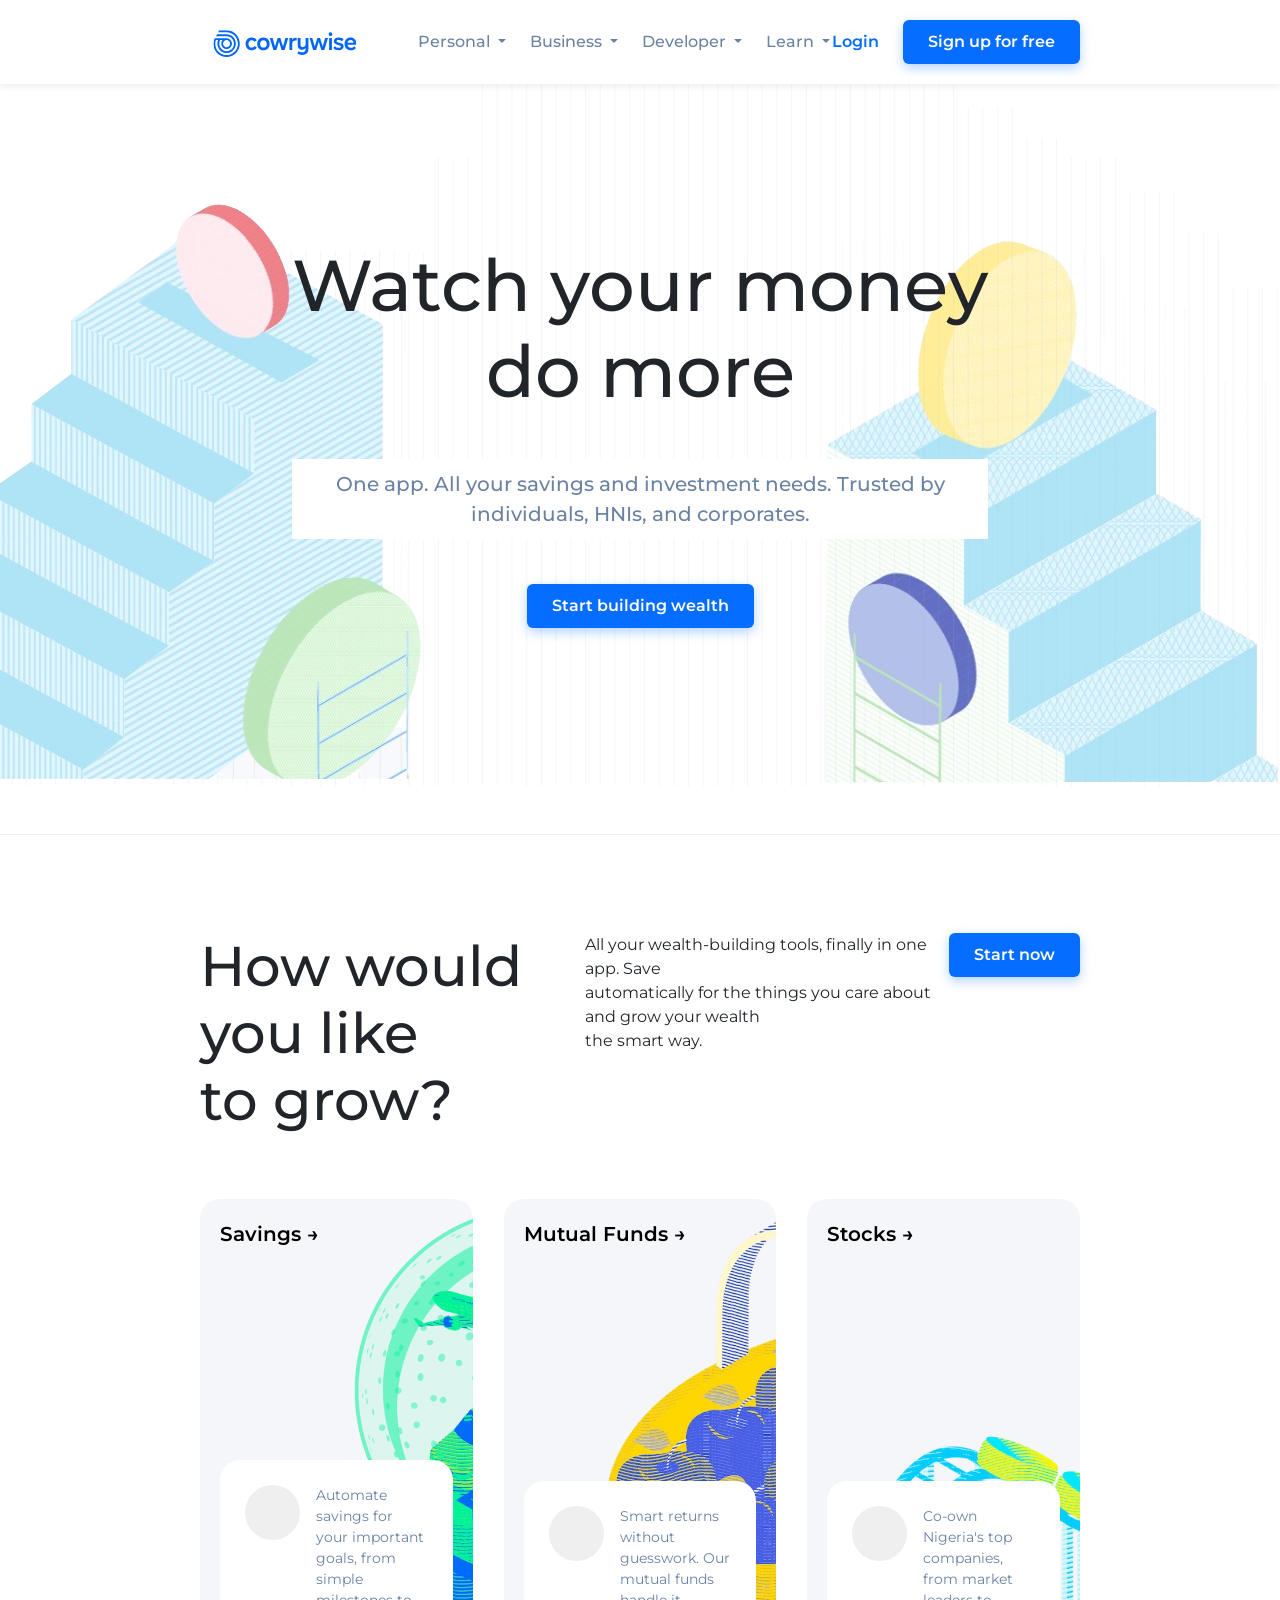
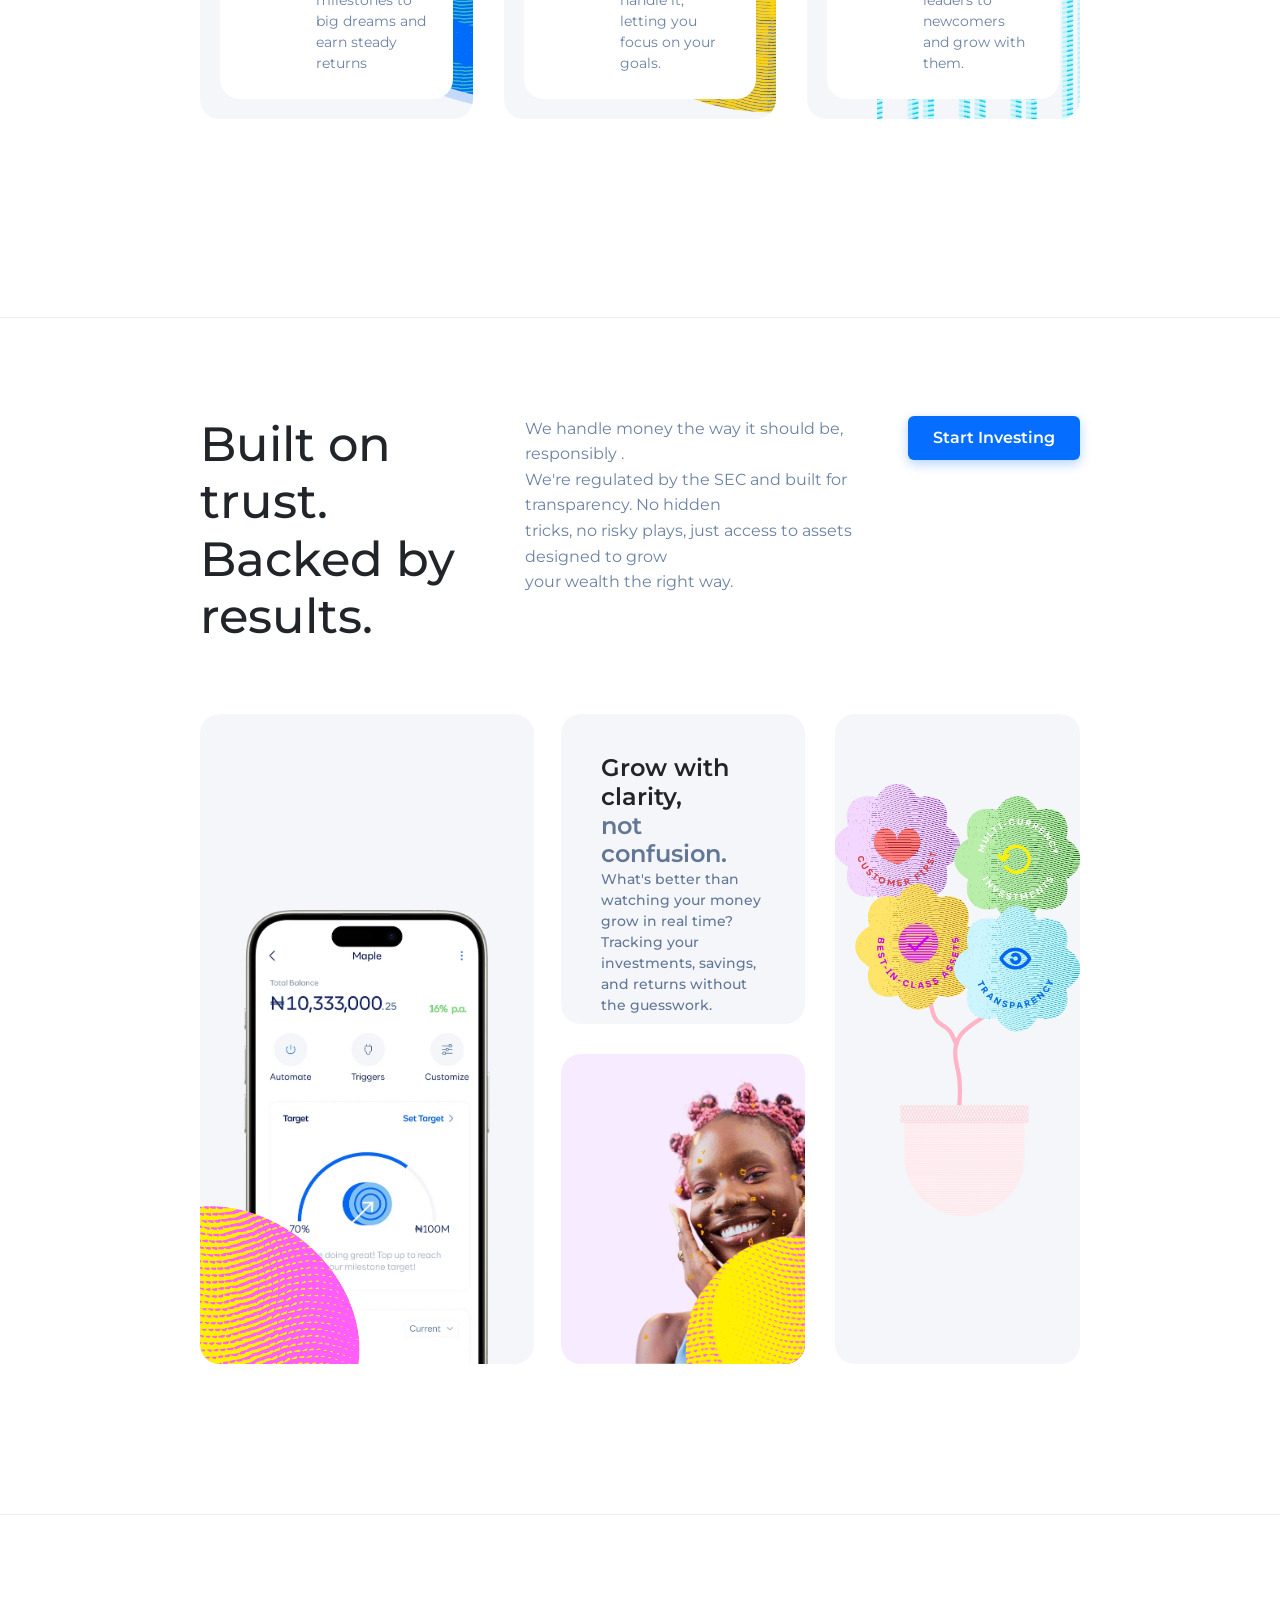
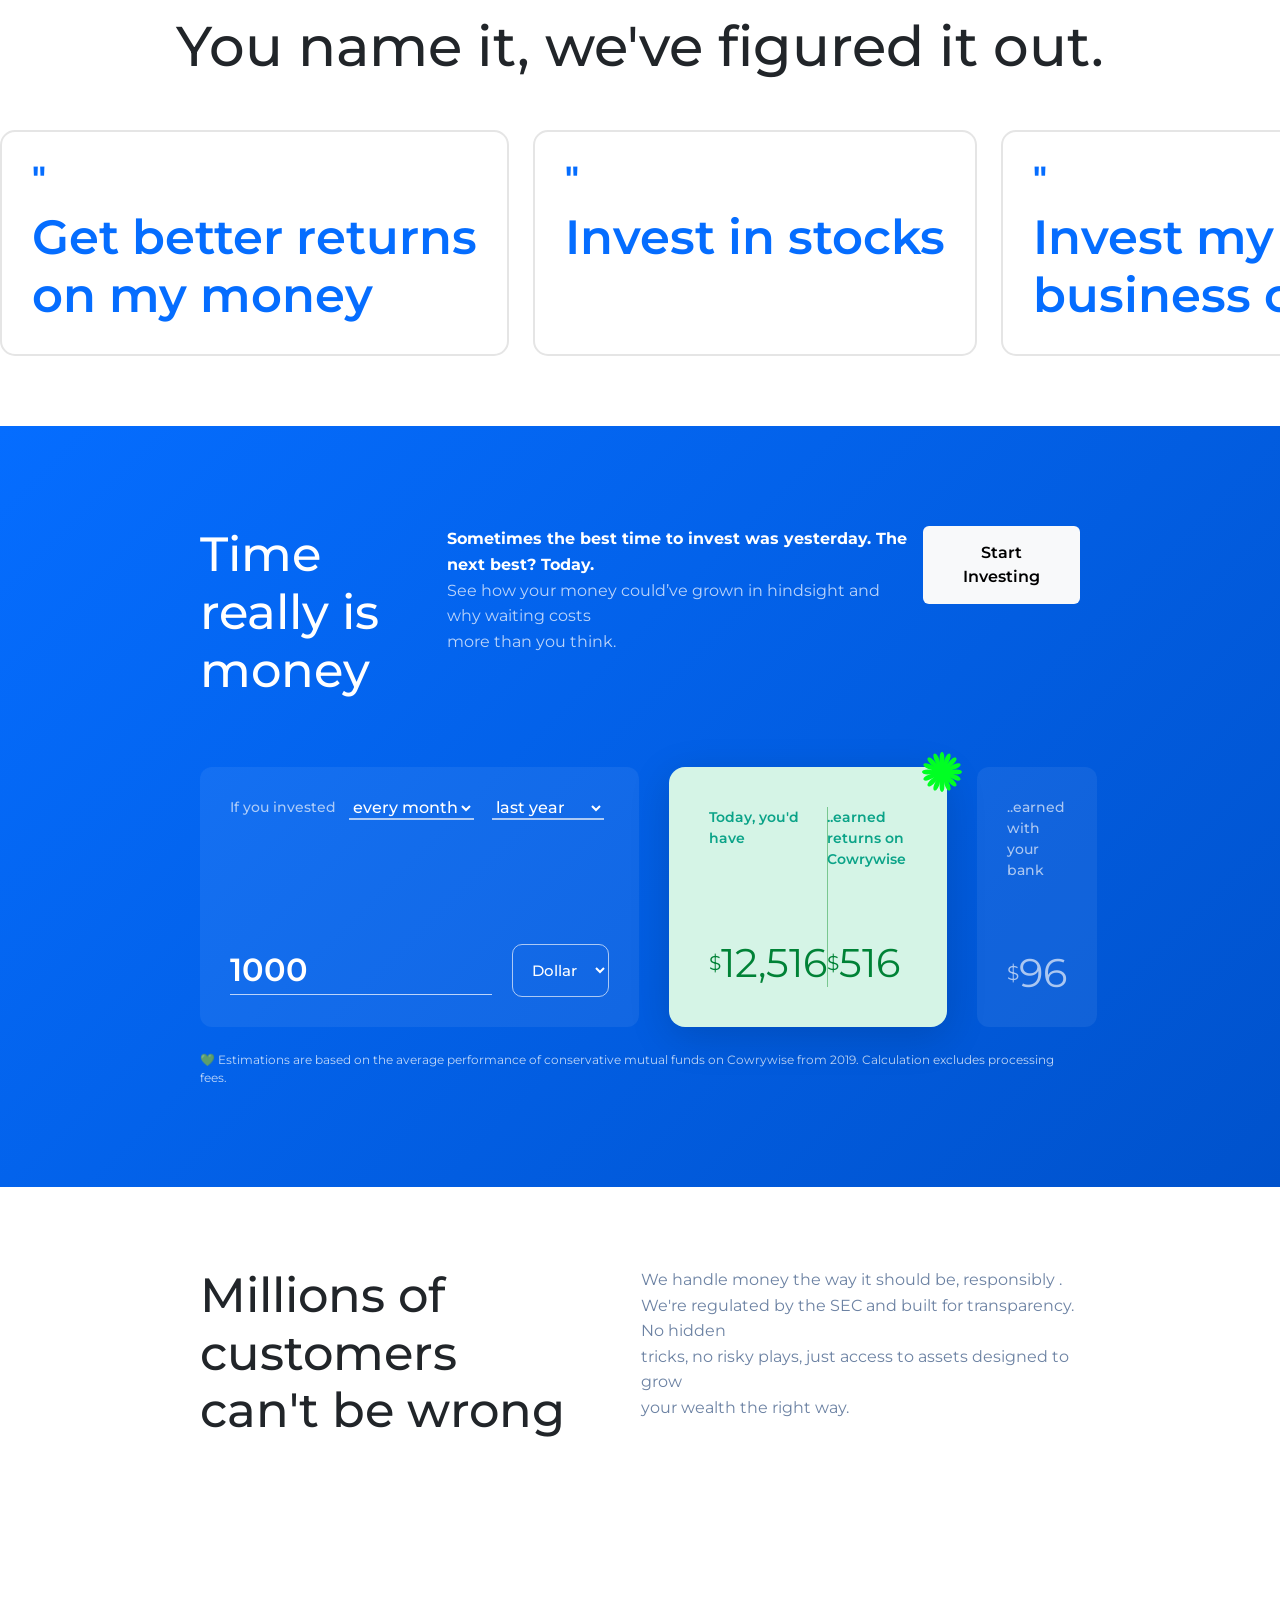
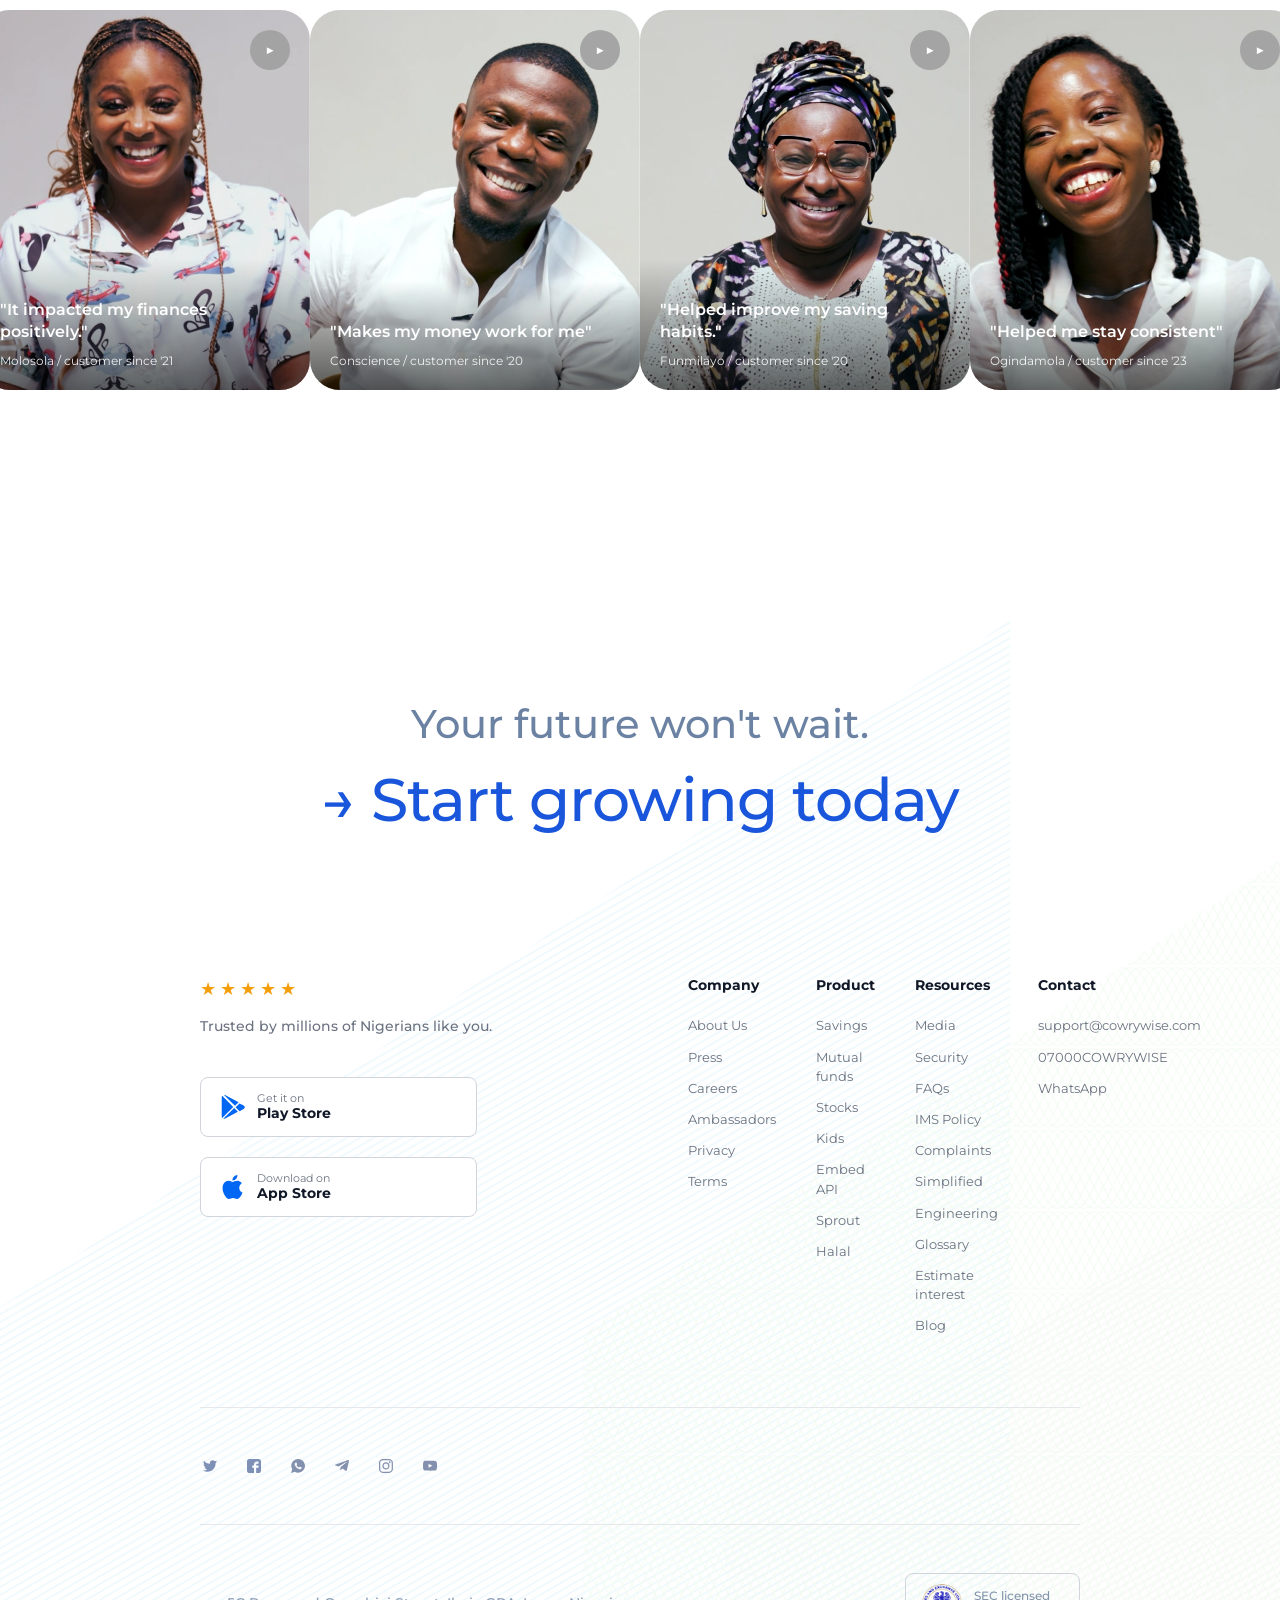
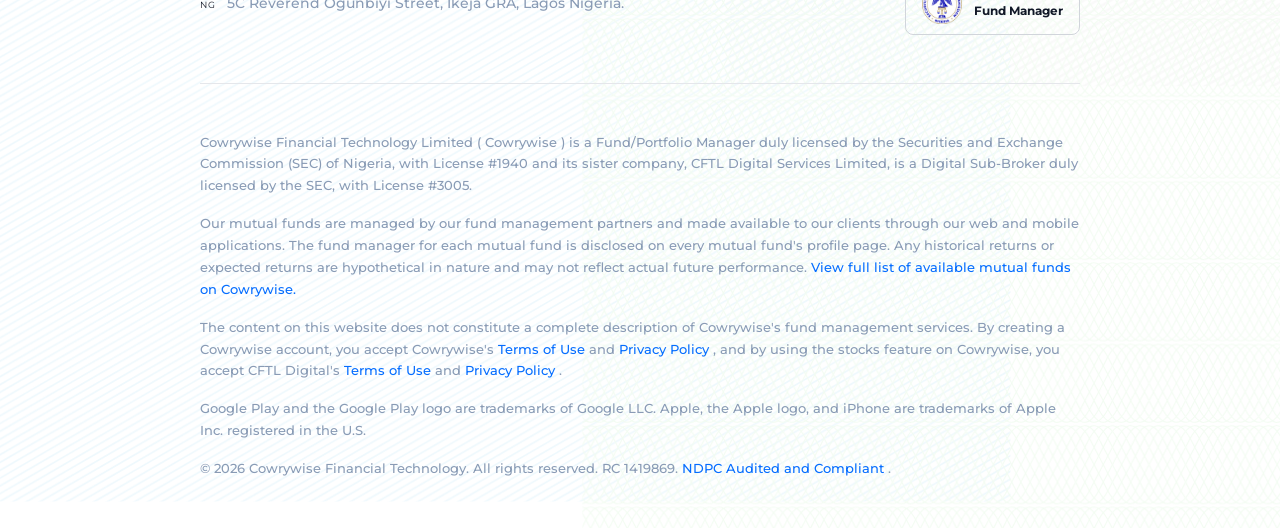
==== commit 9195c06d: "Update index.html to use CDN for Bootstrap, add PROJECT_PLAN.md for project phases, and create scrip" ====
--- a/index.html
+++ b/index.html
@@ -9,7 +9,7 @@
         rel="stylesheet">
     <link rel="icon" href="./media/cowryicon.png">
     <link rel="stylesheet" href="style.css">
-    <link rel="stylesheet" href="./bootstrap.css">
+    <link href="https://cdn.jsdelivr.net/npm/bootstrap@5.3.8/dist/css/bootstrap.min.css" rel="stylesheet" integrity="sha384-sRIl4kxILFvY47J16cr9ZwB07vP4J8+LH7qKQnuqkuIAvNWLzeN8tE5YBujZqJLB" crossorigin="anonymous">
     <link rel="stylesheet" href="https://cdnjs.cloudflare.com/ajax/libs/font-awesome/6.4.0/css/all.min.css"> 
     <title>Plan, Save and Invest Online | Get high returns | Cowrywise</title>
 </head>
@@ -650,6 +650,6 @@
         </footer>
     </section>
 
-    <script src="./bootstrap.bundle.js"></script>
+    <script src="https://cdn.jsdelivr.net/npm/bootstrap@5.3.8/dist/js/bootstrap.bundle.min.js" integrity="sha384-FKyoEForCGlyvwx9Hj09JcYn3nv7wiPVlz7YYwJrWVcXK/BmnVDxM+D2scQbITxI" crossorigin="anonymous"></script>
 </body>
 </html>
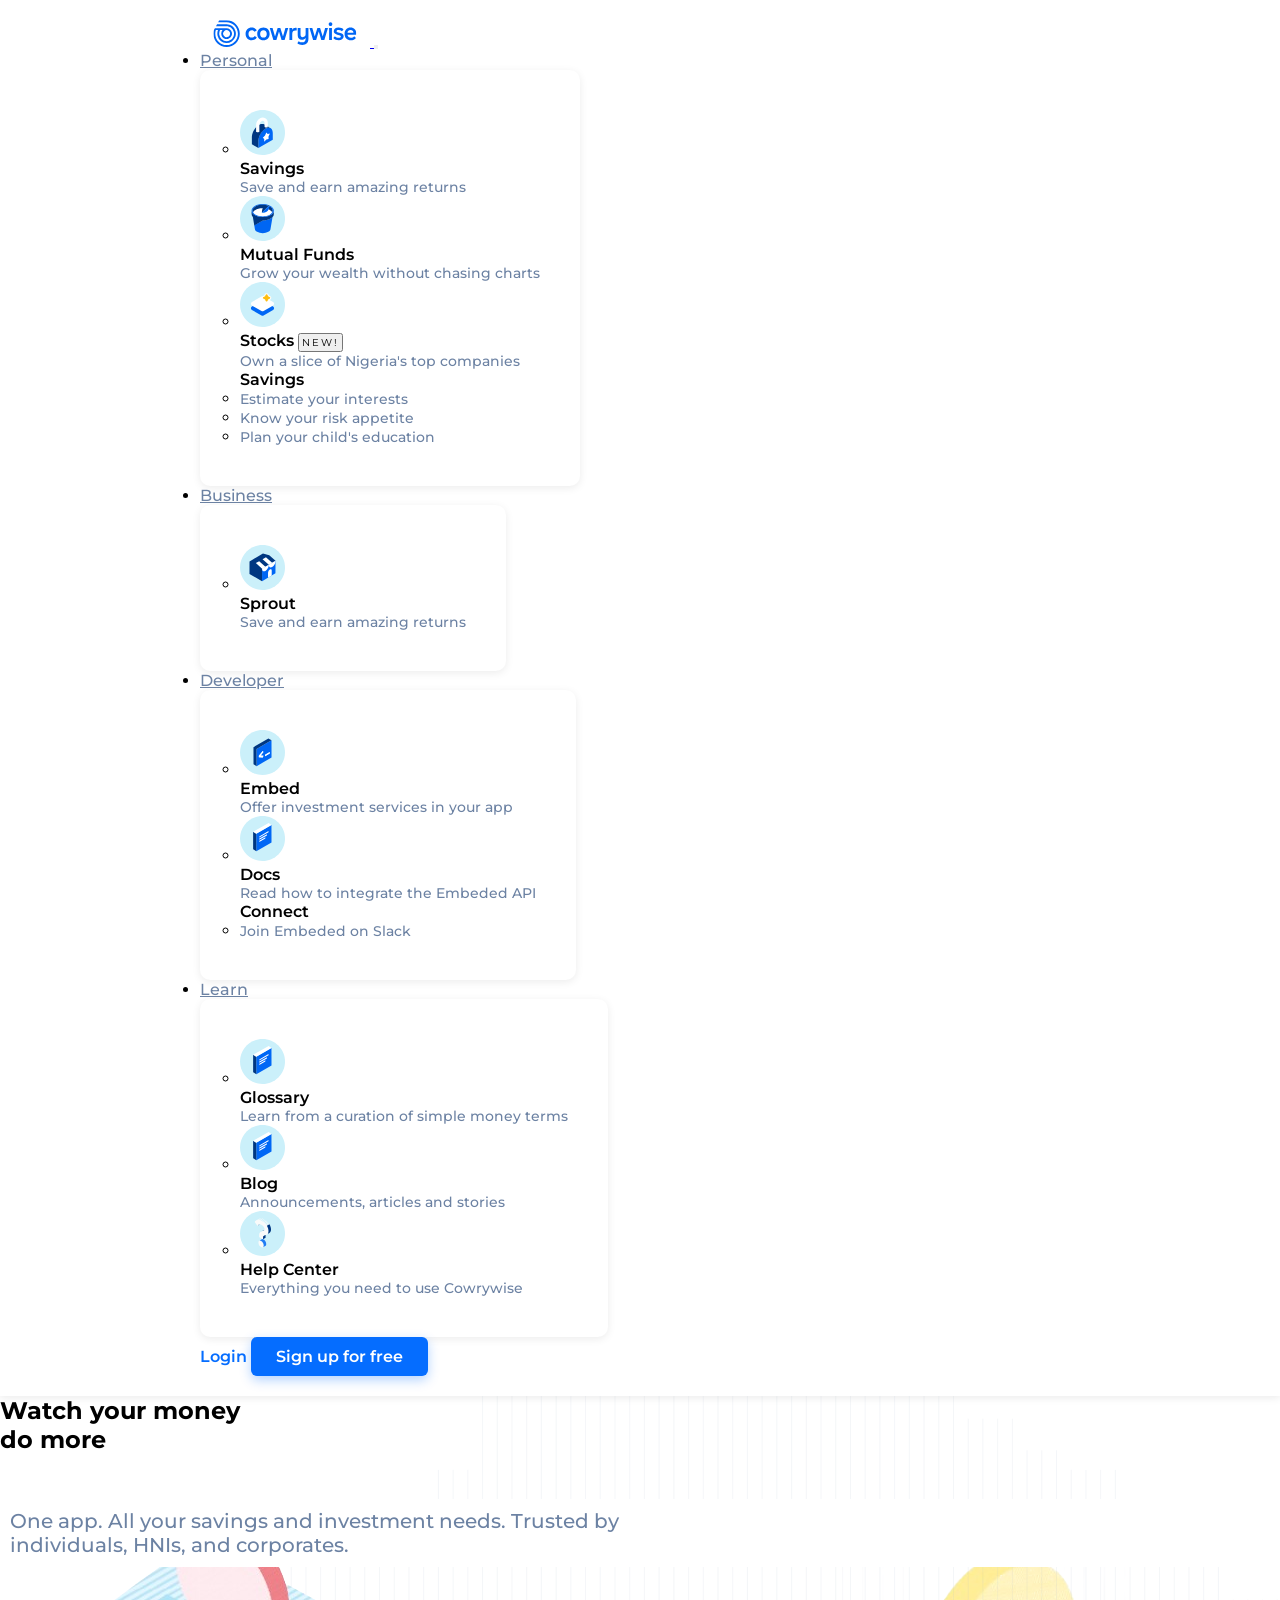
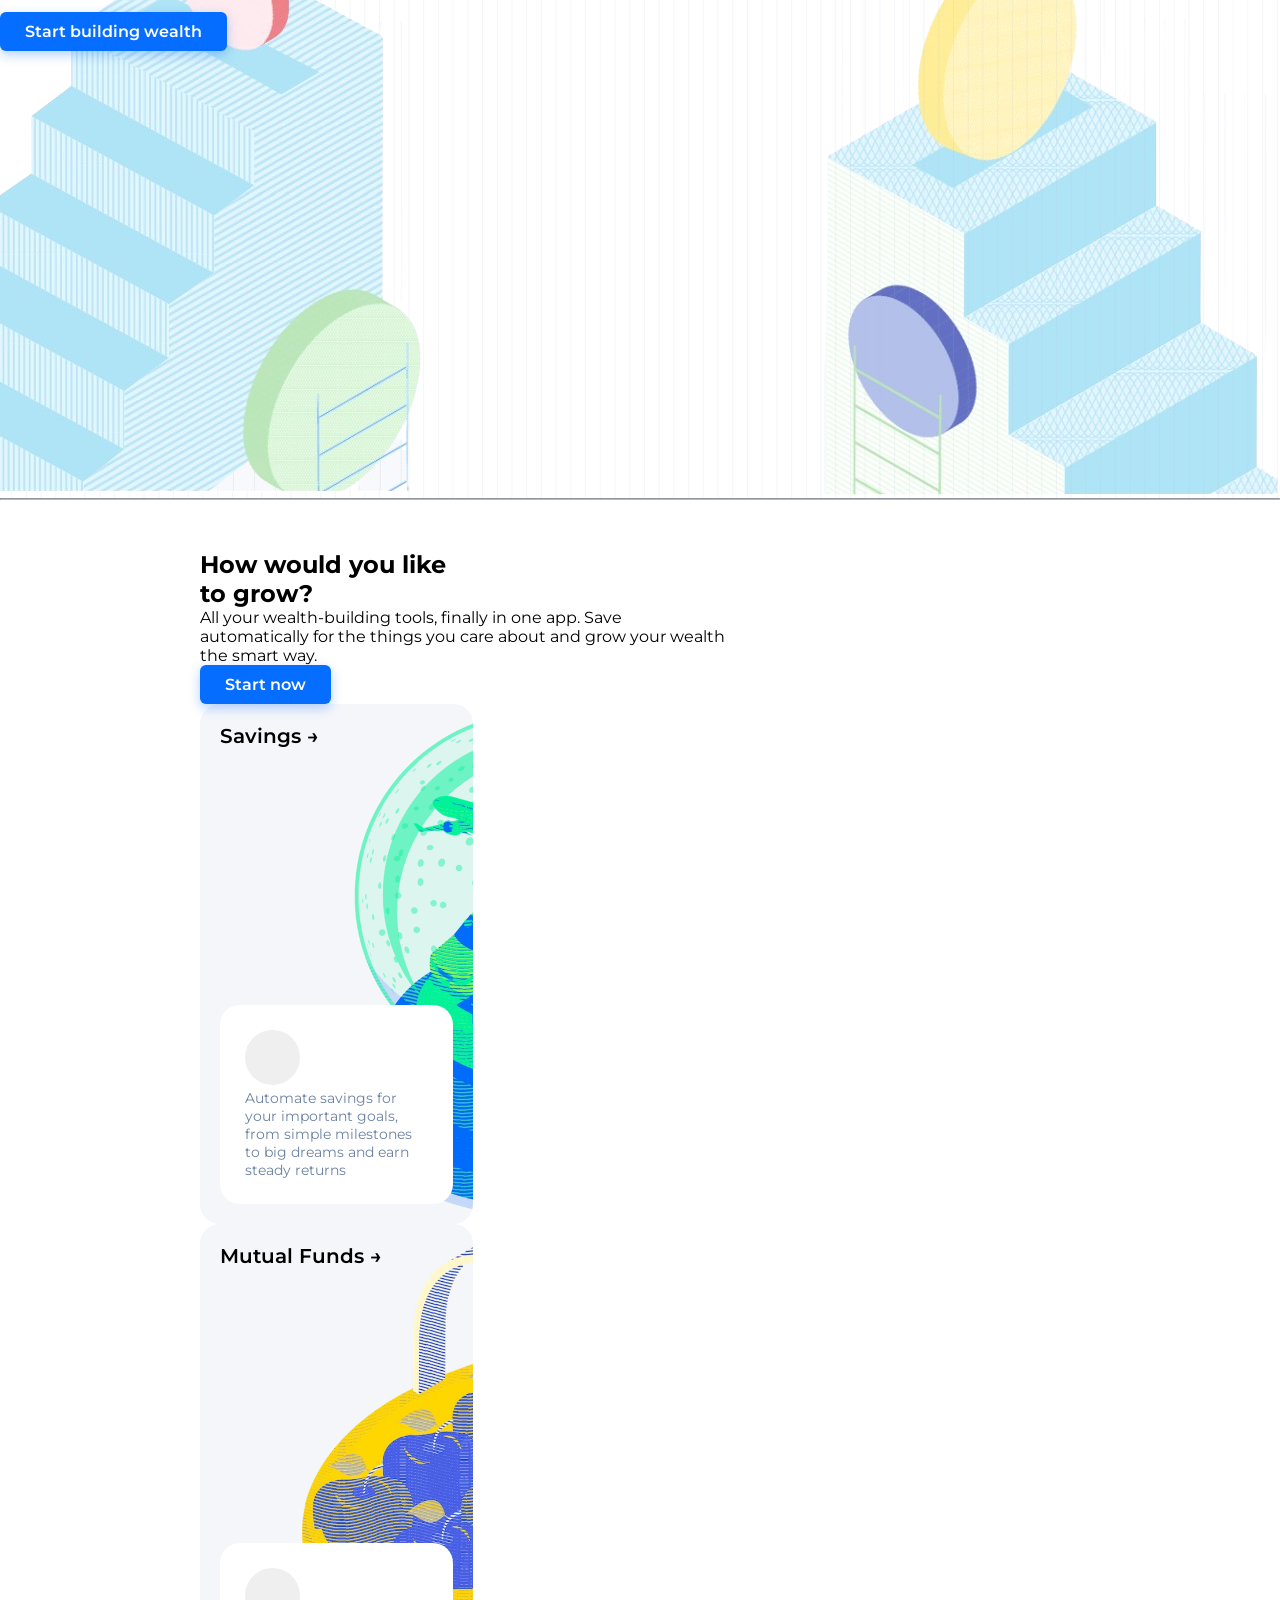
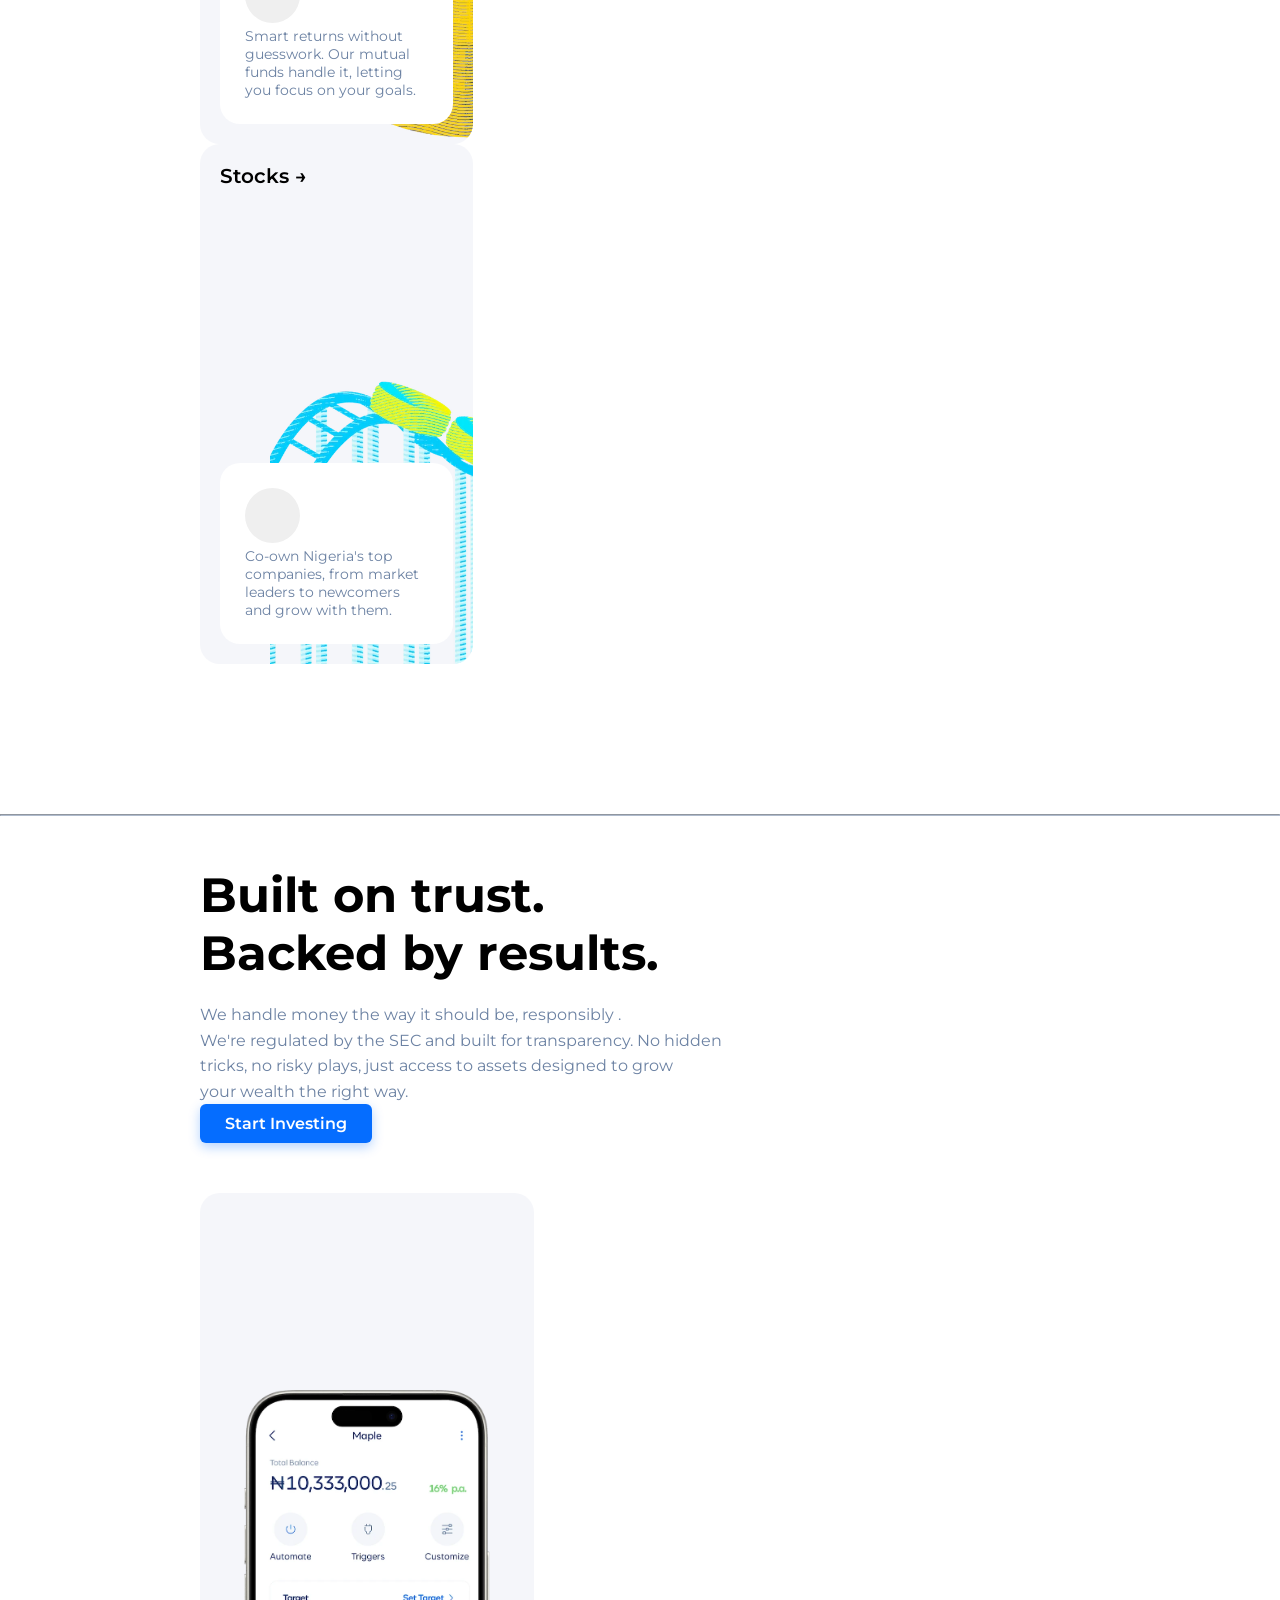
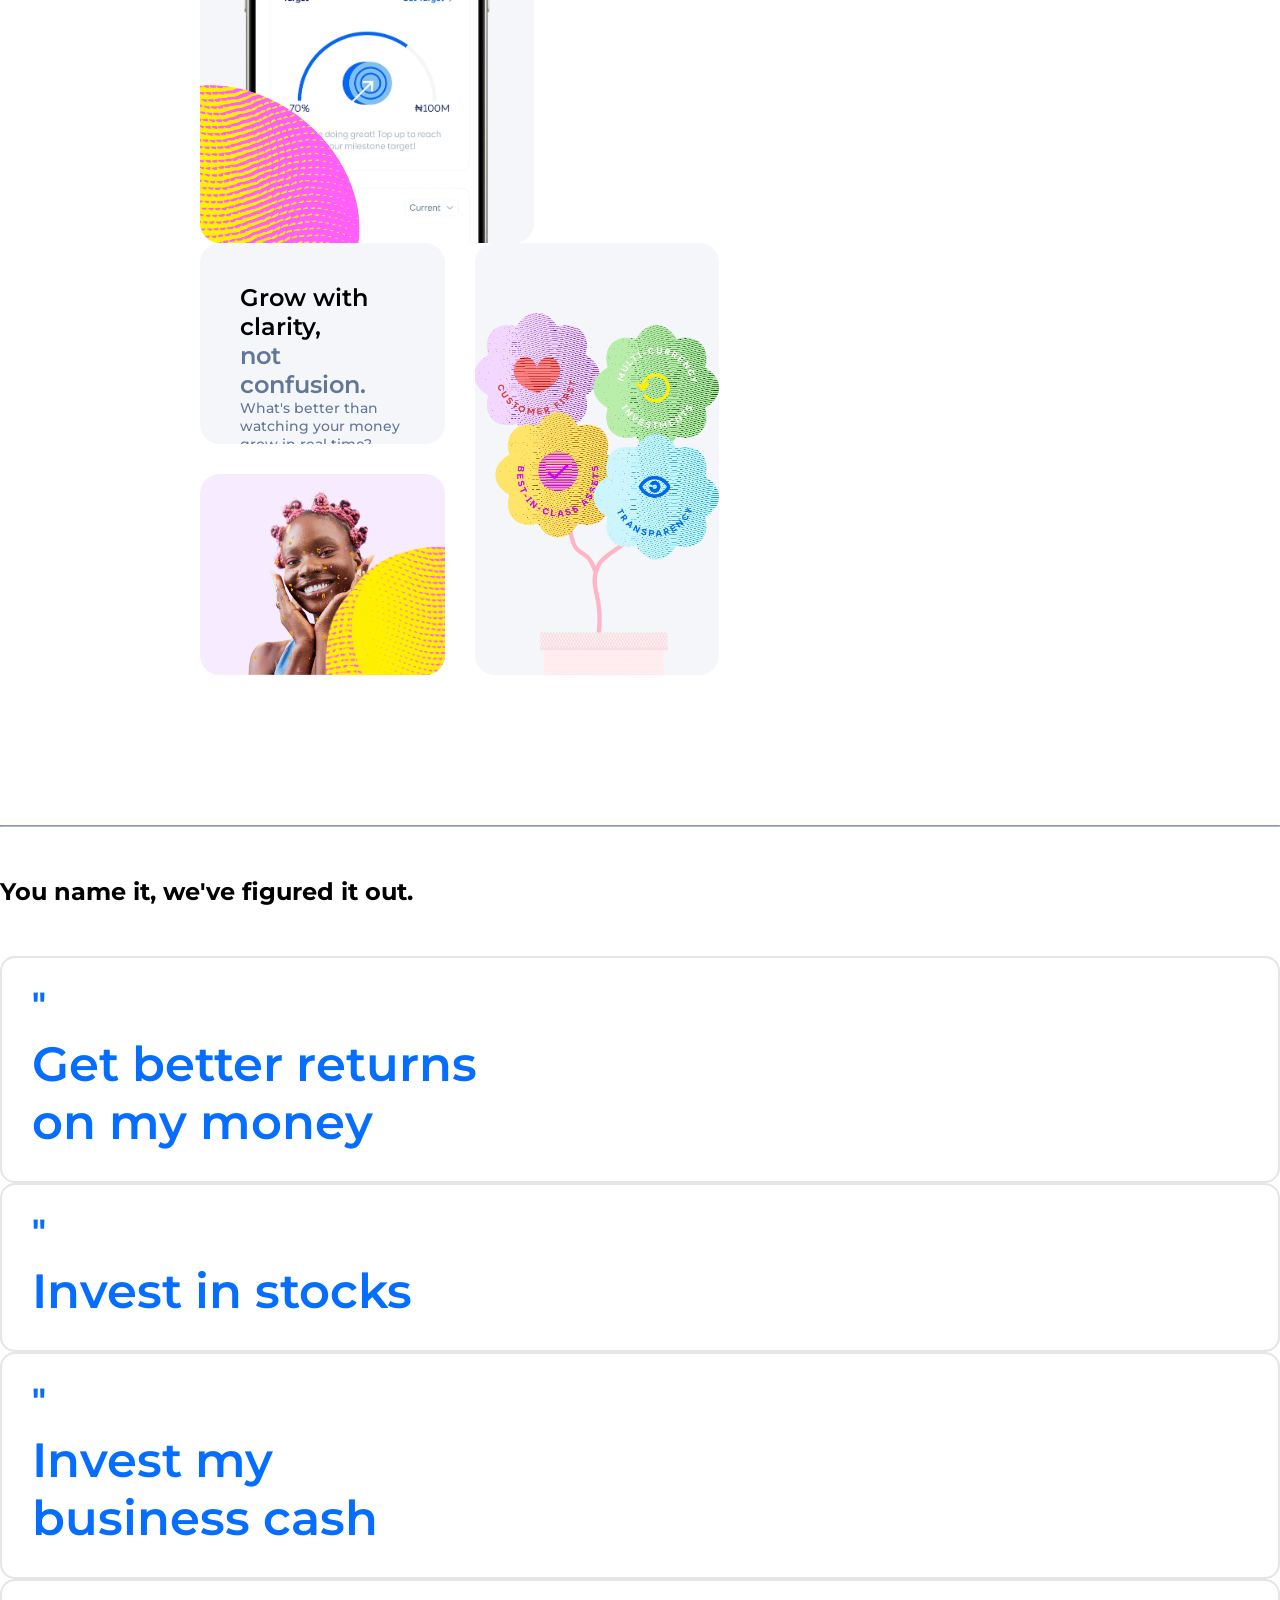
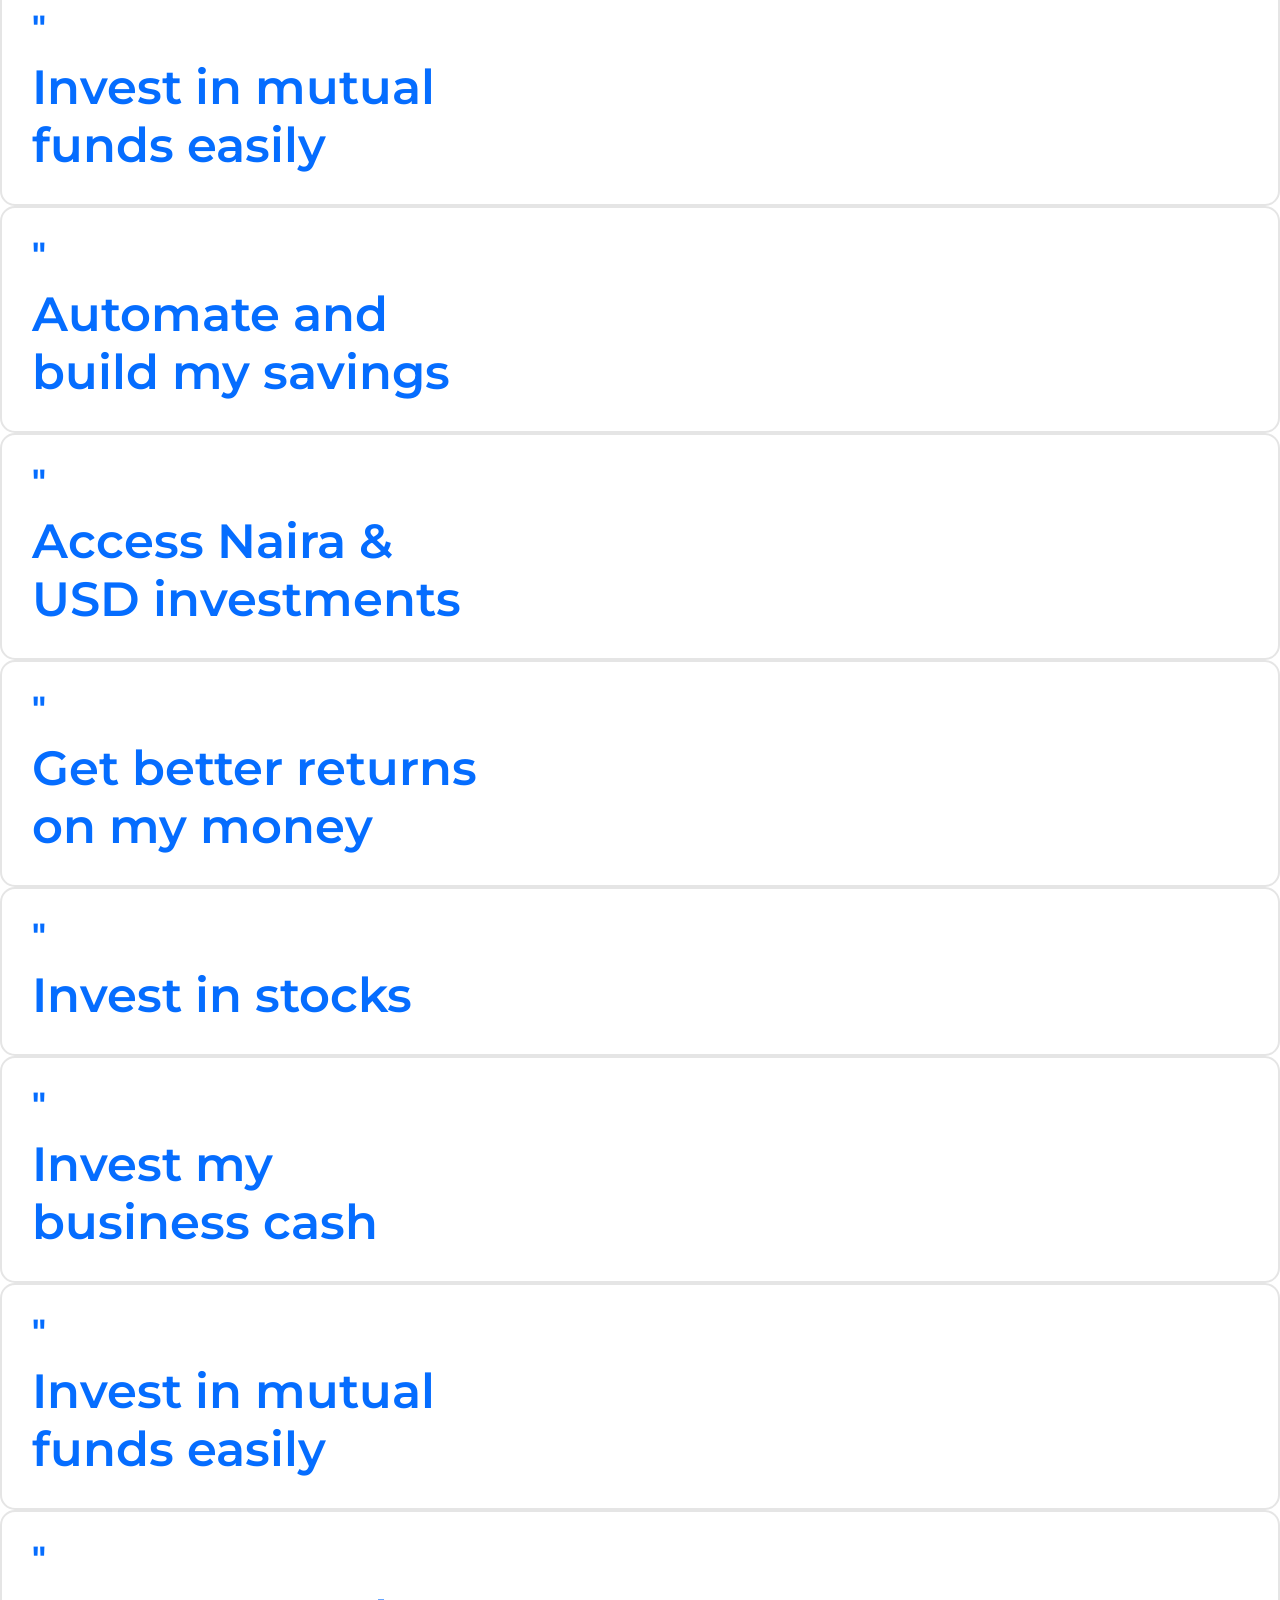
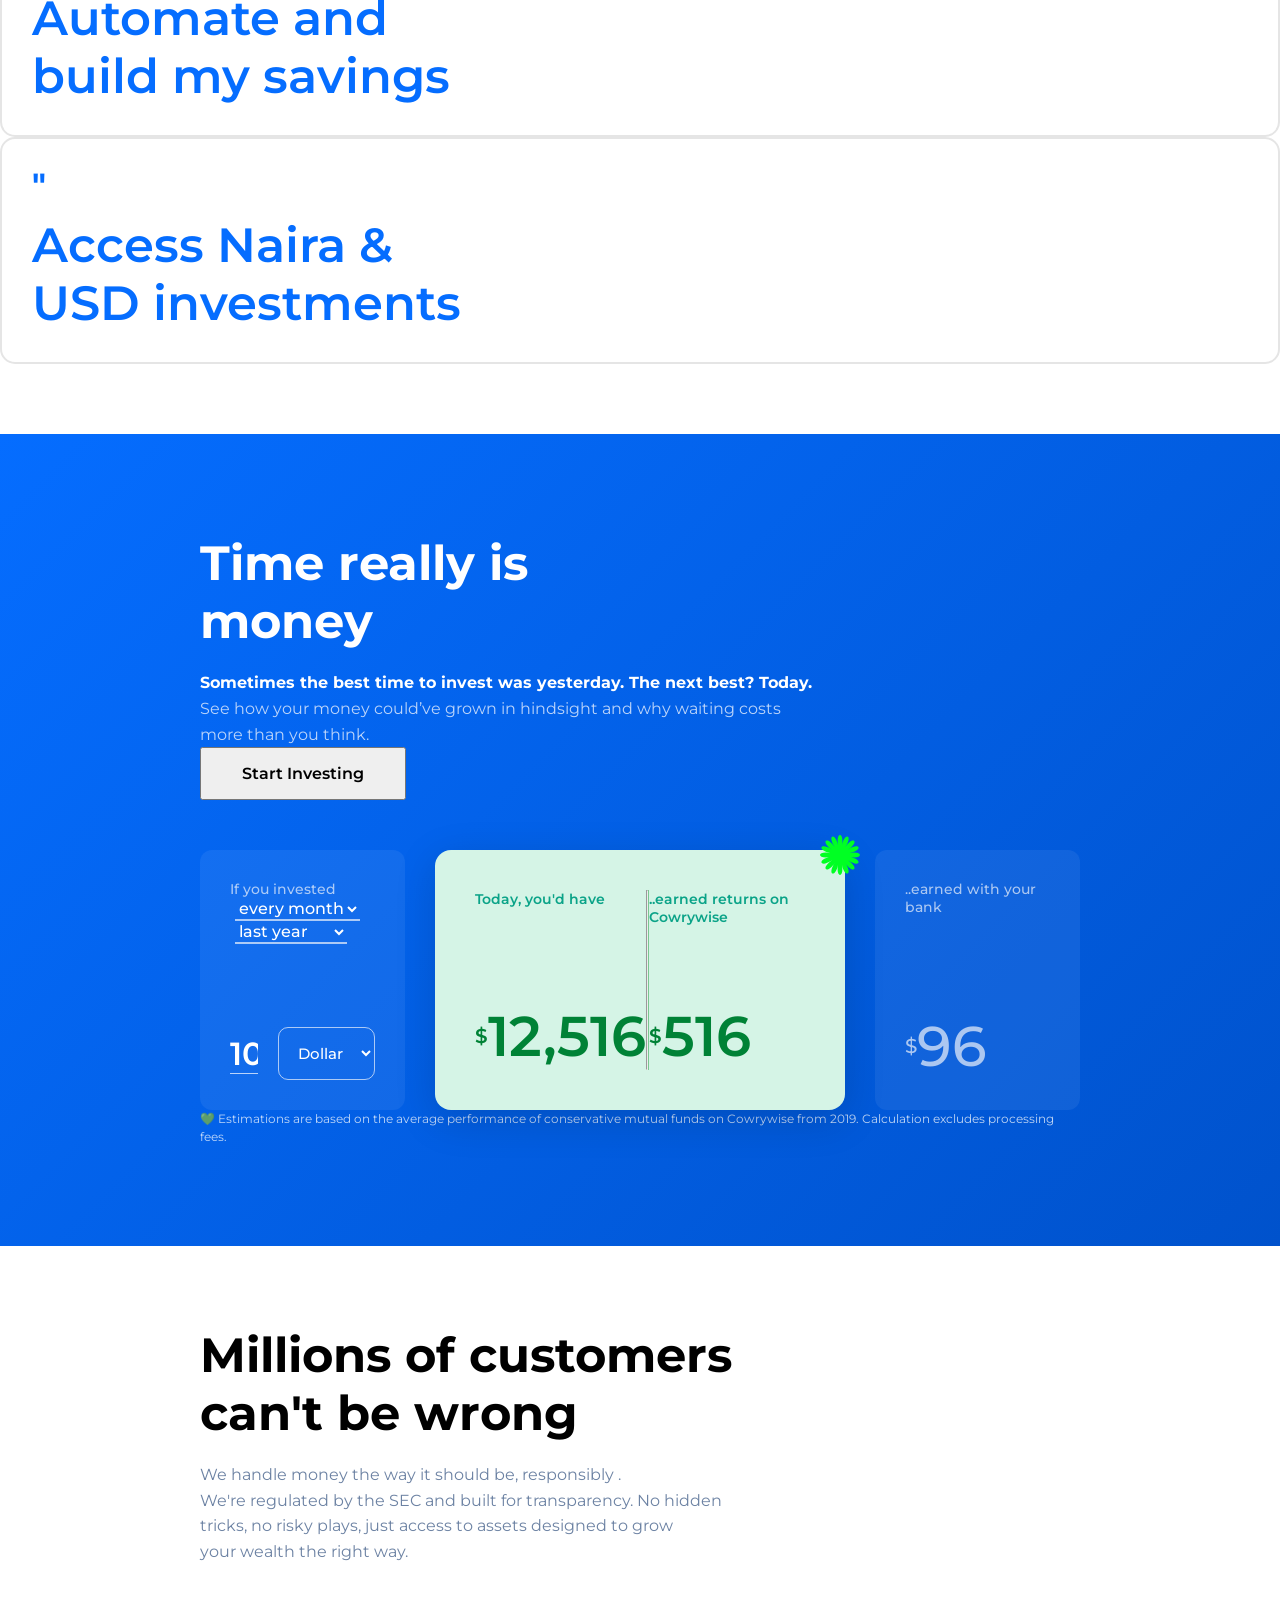
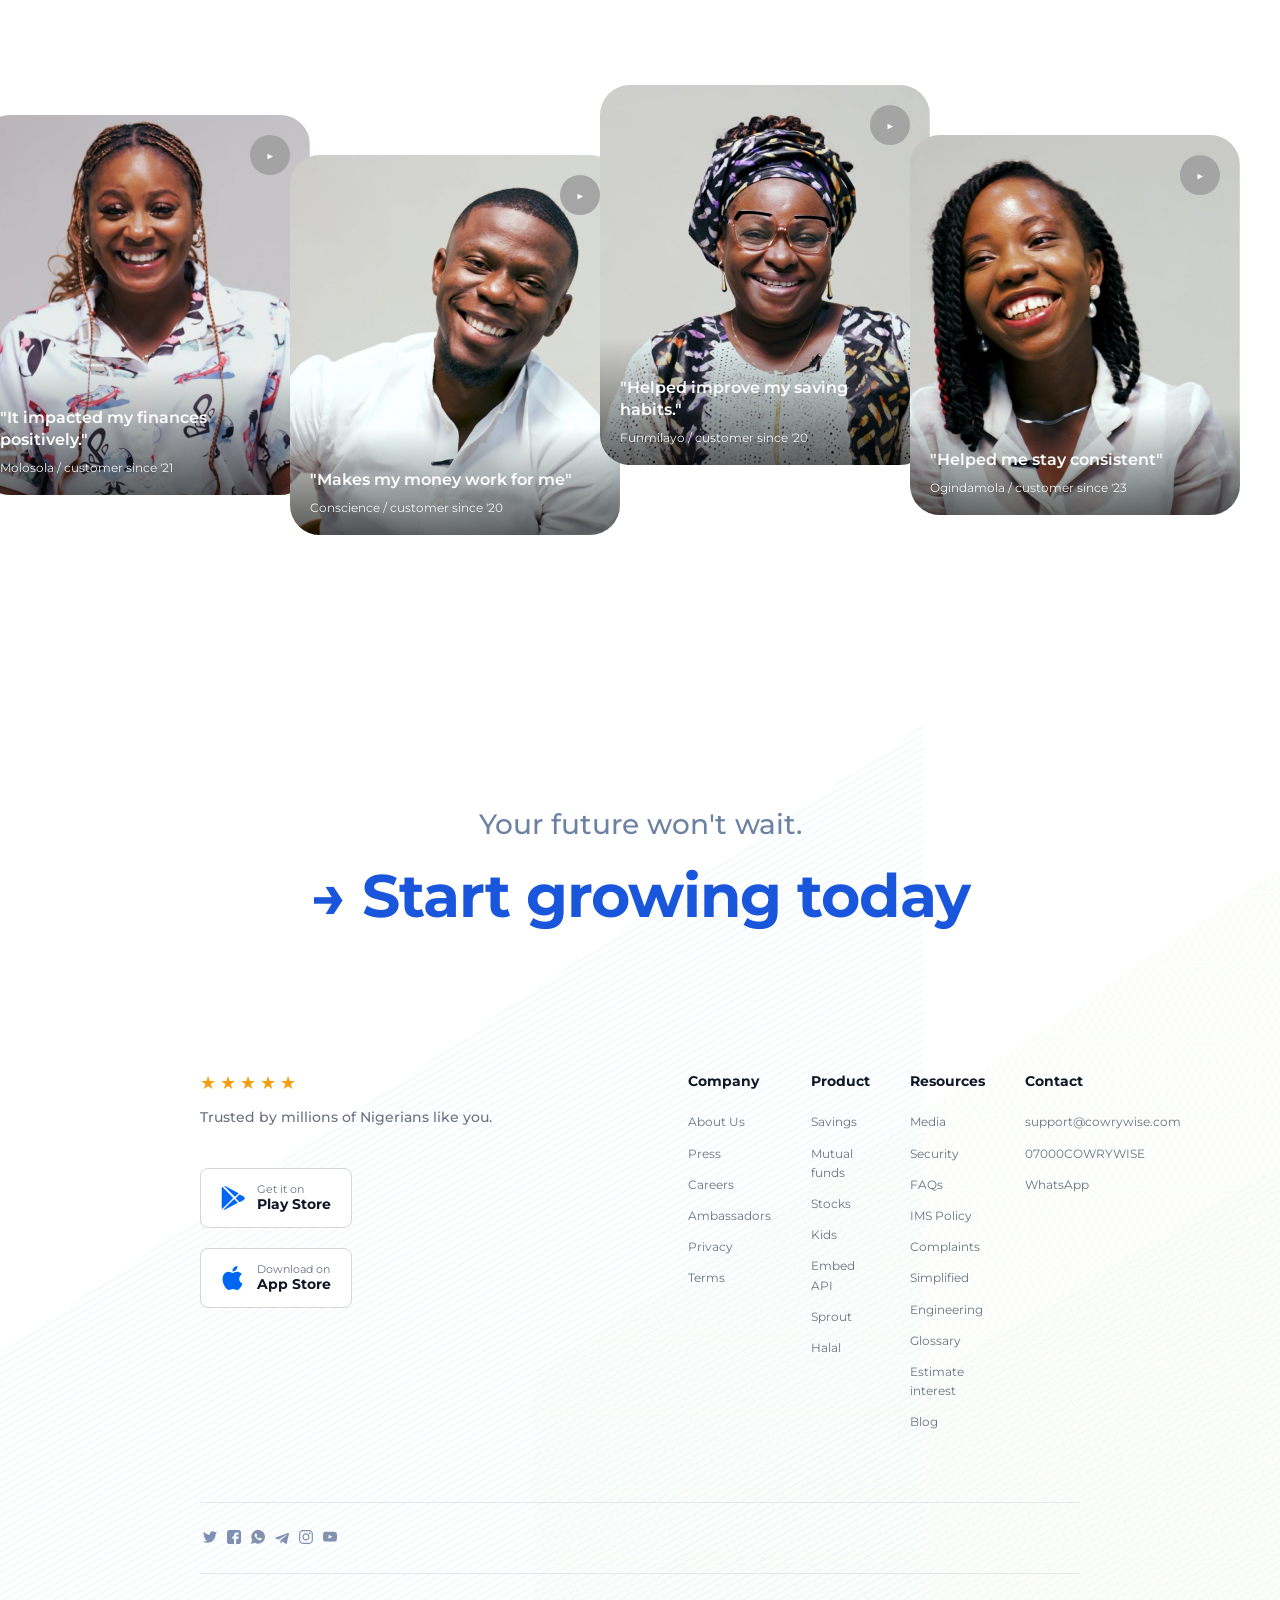
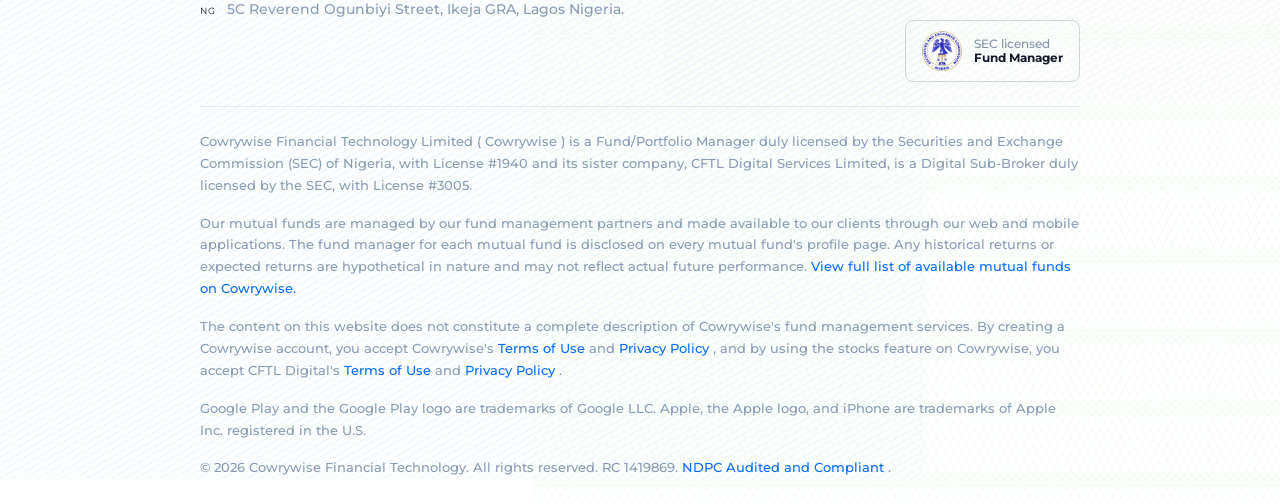
==== commit 9f023ce6: "Remove PROJECT_PLAN.md and update index.html to use local Bootstrap files" ====
--- a/index.html
+++ b/index.html
@@ -9,7 +9,7 @@
         rel="stylesheet">
     <link rel="icon" href="./media/cowryicon.png">
     <link rel="stylesheet" href="style.css">
-    <link href="https://cdn.jsdelivr.net/npm/bootstrap@5.3.8/dist/css/bootstrap.min.css" rel="stylesheet" integrity="sha384-sRIl4kxILFvY47J16cr9ZwB07vP4J8+LH7qKQnuqkuIAvNWLzeN8tE5YBujZqJLB" crossorigin="anonymous">
+    <link rel="stylesheet" href="./bootstrap.css">
     <link rel="stylesheet" href="https://cdnjs.cloudflare.com/ajax/libs/font-awesome/6.4.0/css/all.min.css"> 
     <title>Plan, Save and Invest Online | Get high returns | Cowrywise</title>
 </head>
@@ -650,6 +650,6 @@
         </footer>
     </section>
 
-    <script src="https://cdn.jsdelivr.net/npm/bootstrap@5.3.8/dist/js/bootstrap.bundle.min.js" integrity="sha384-FKyoEForCGlyvwx9Hj09JcYn3nv7wiPVlz7YYwJrWVcXK/BmnVDxM+D2scQbITxI" crossorigin="anonymous"></script>
+    <script src="./bootstrap.bundle.js"></script>
 </body>
 </html>
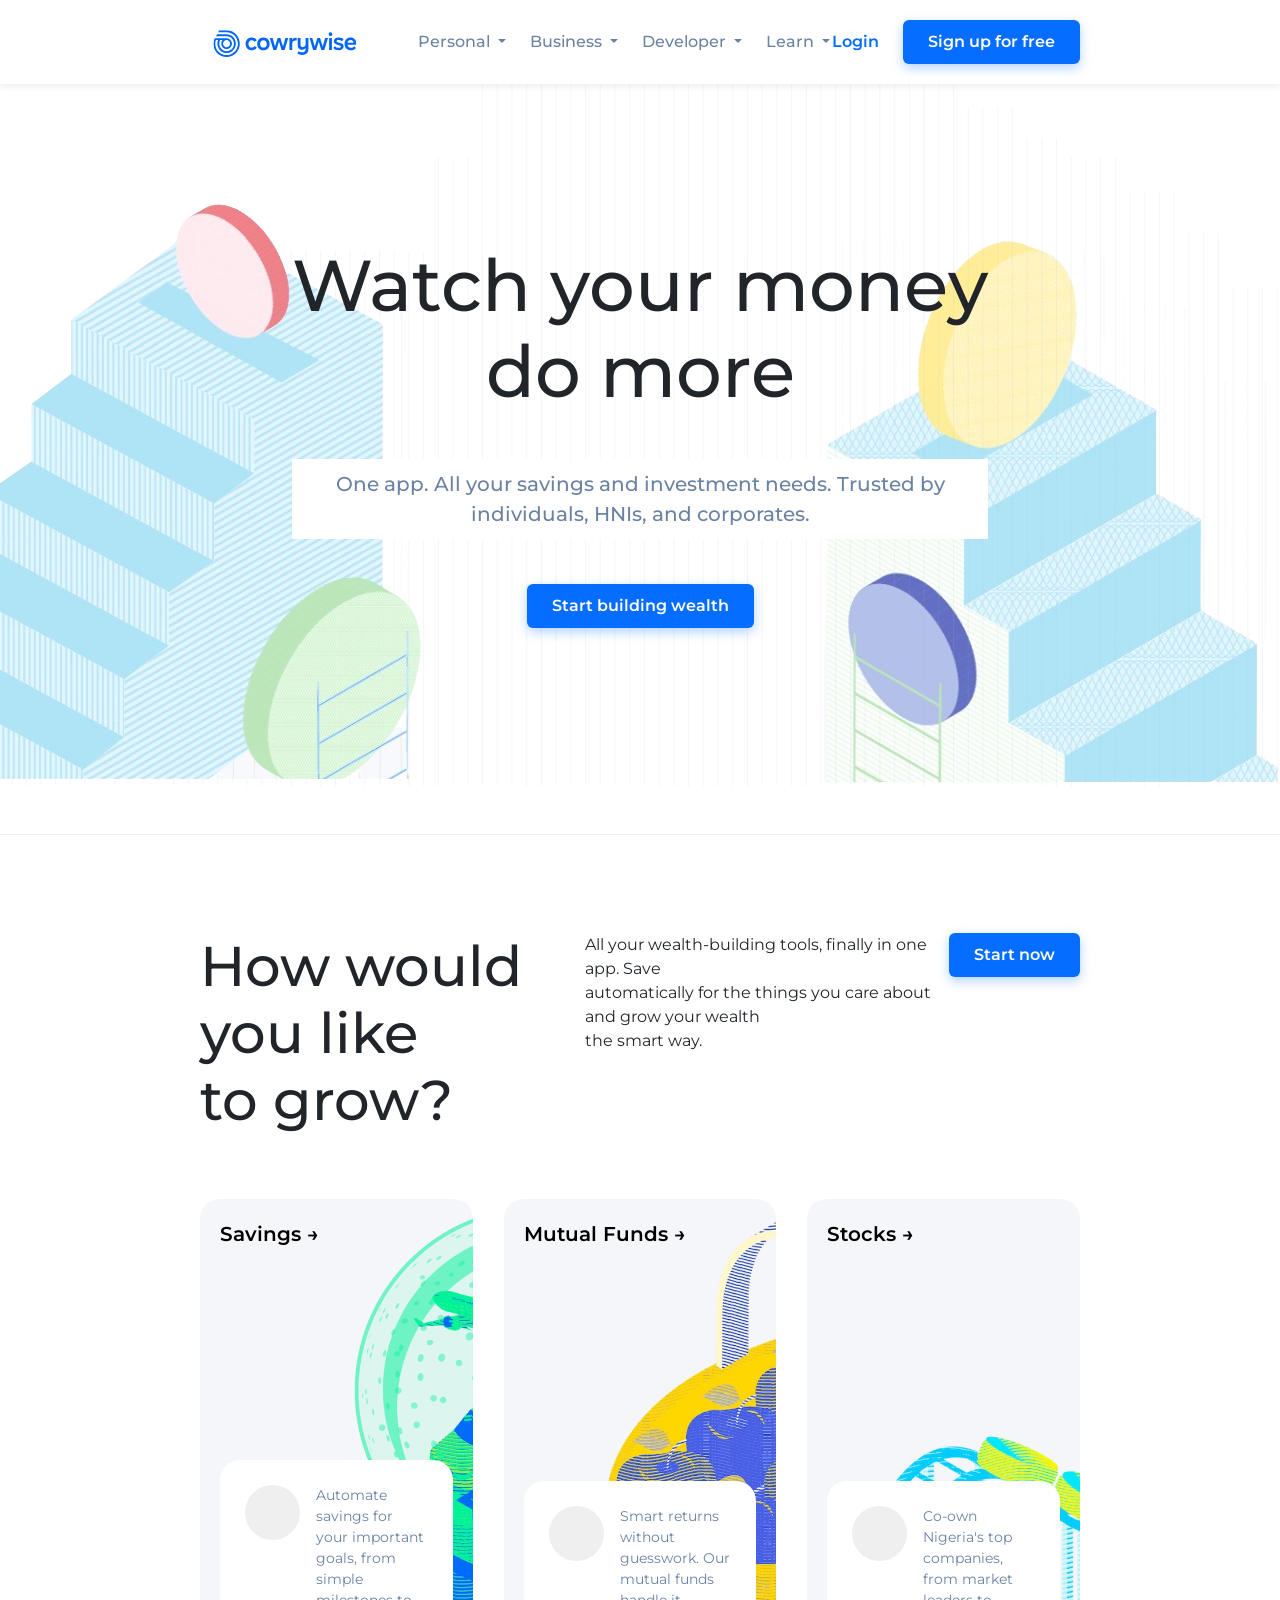
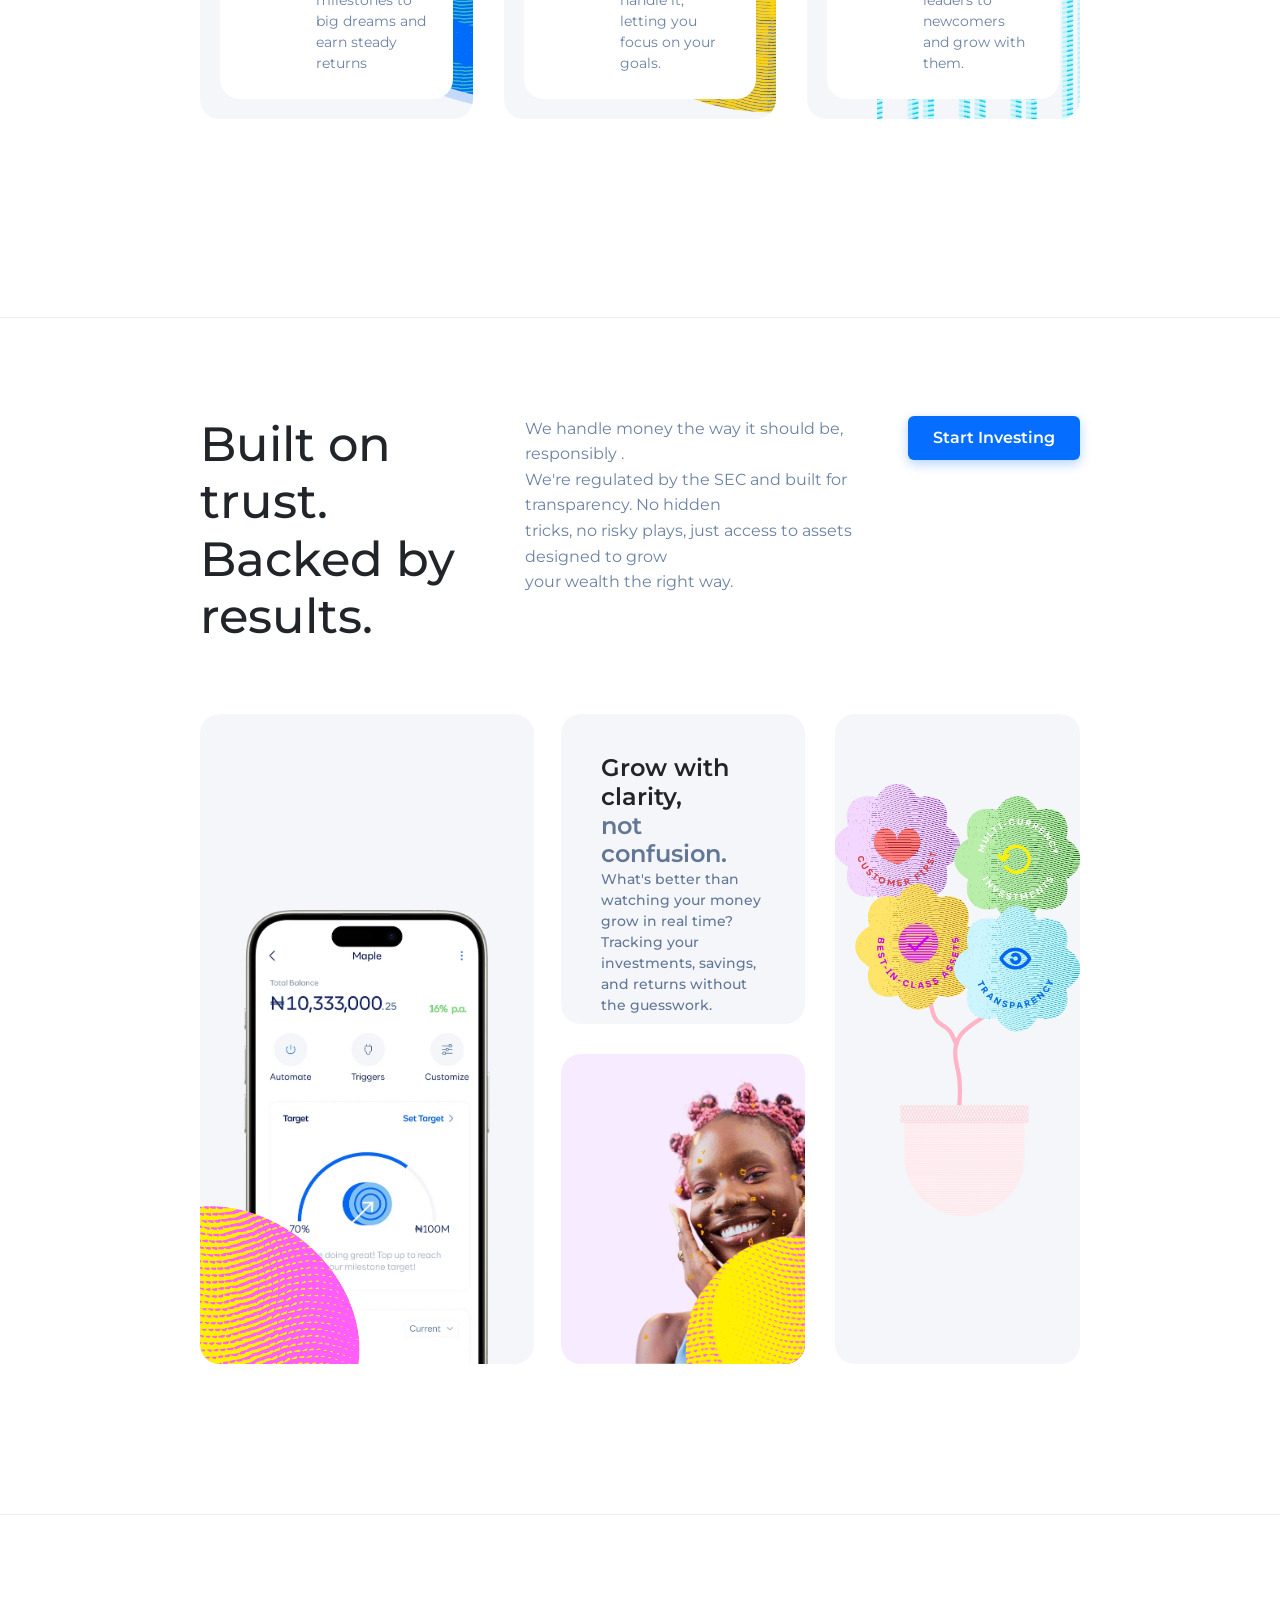
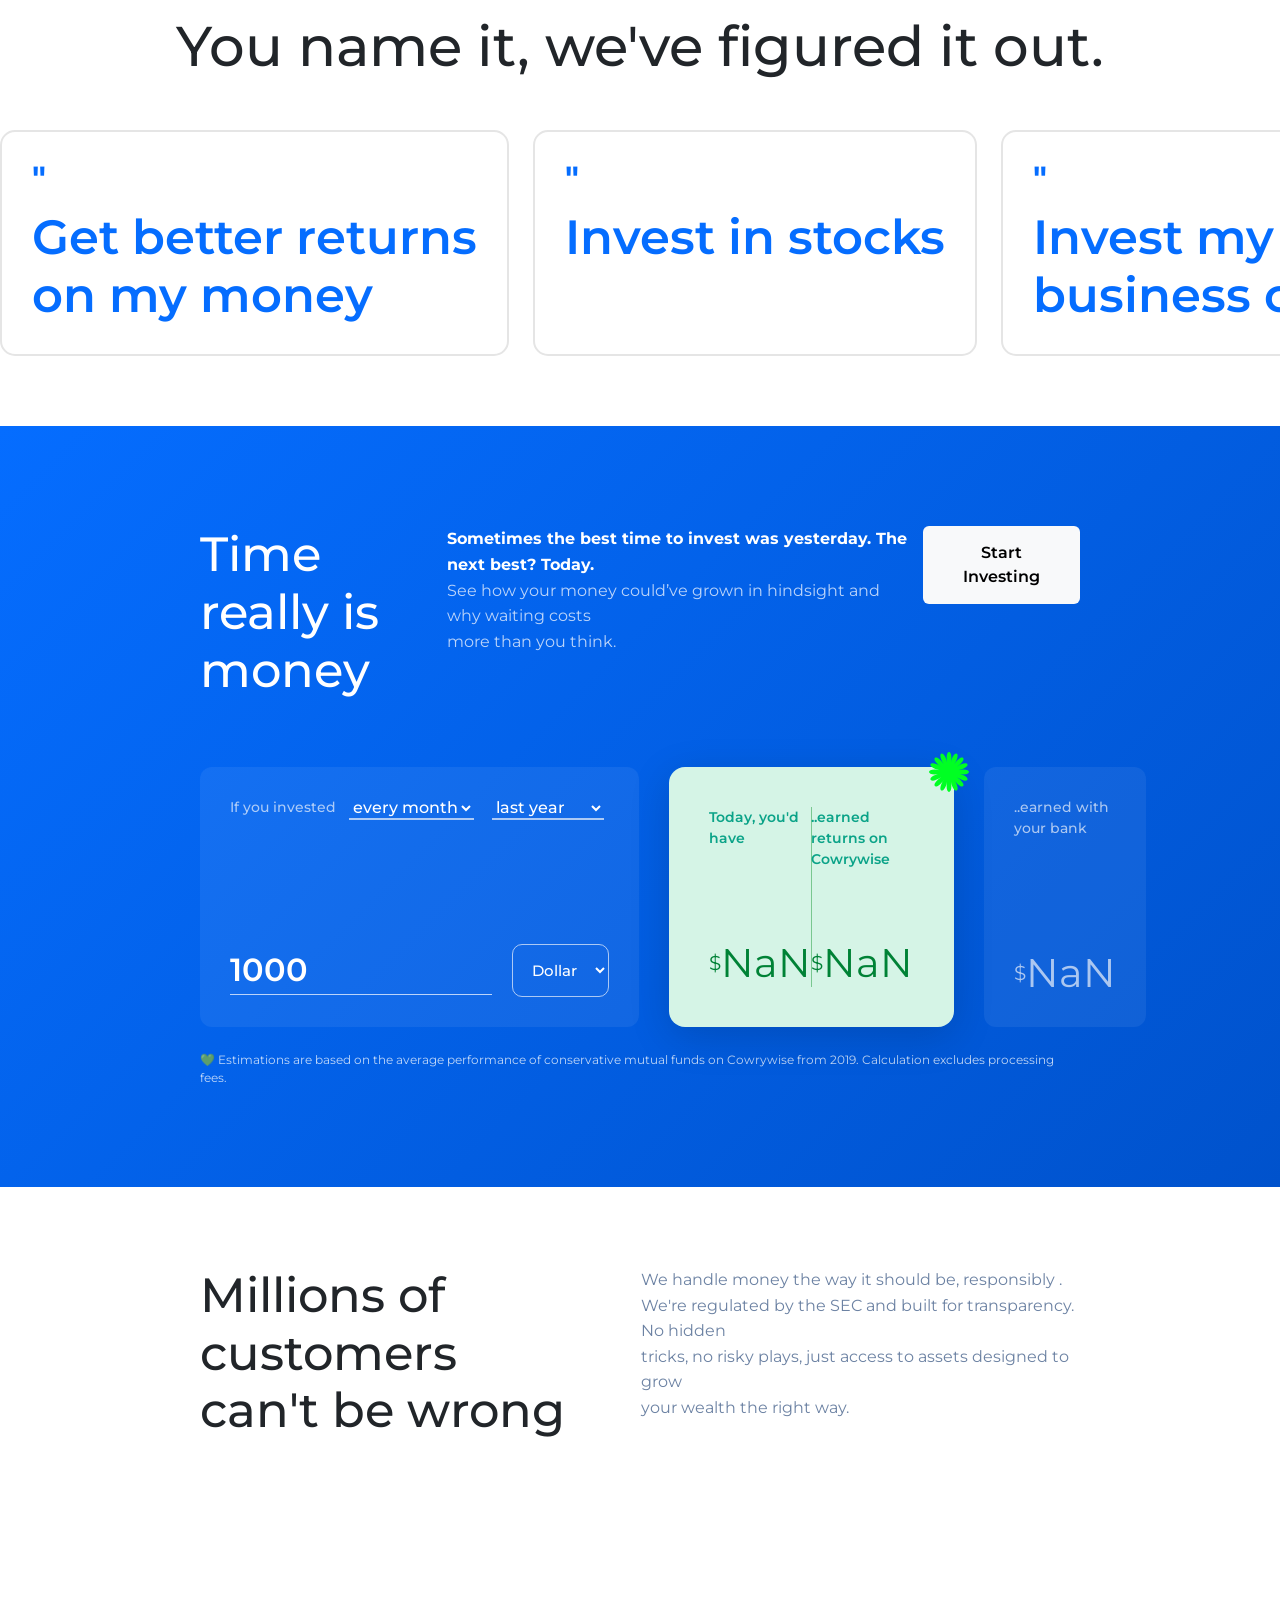
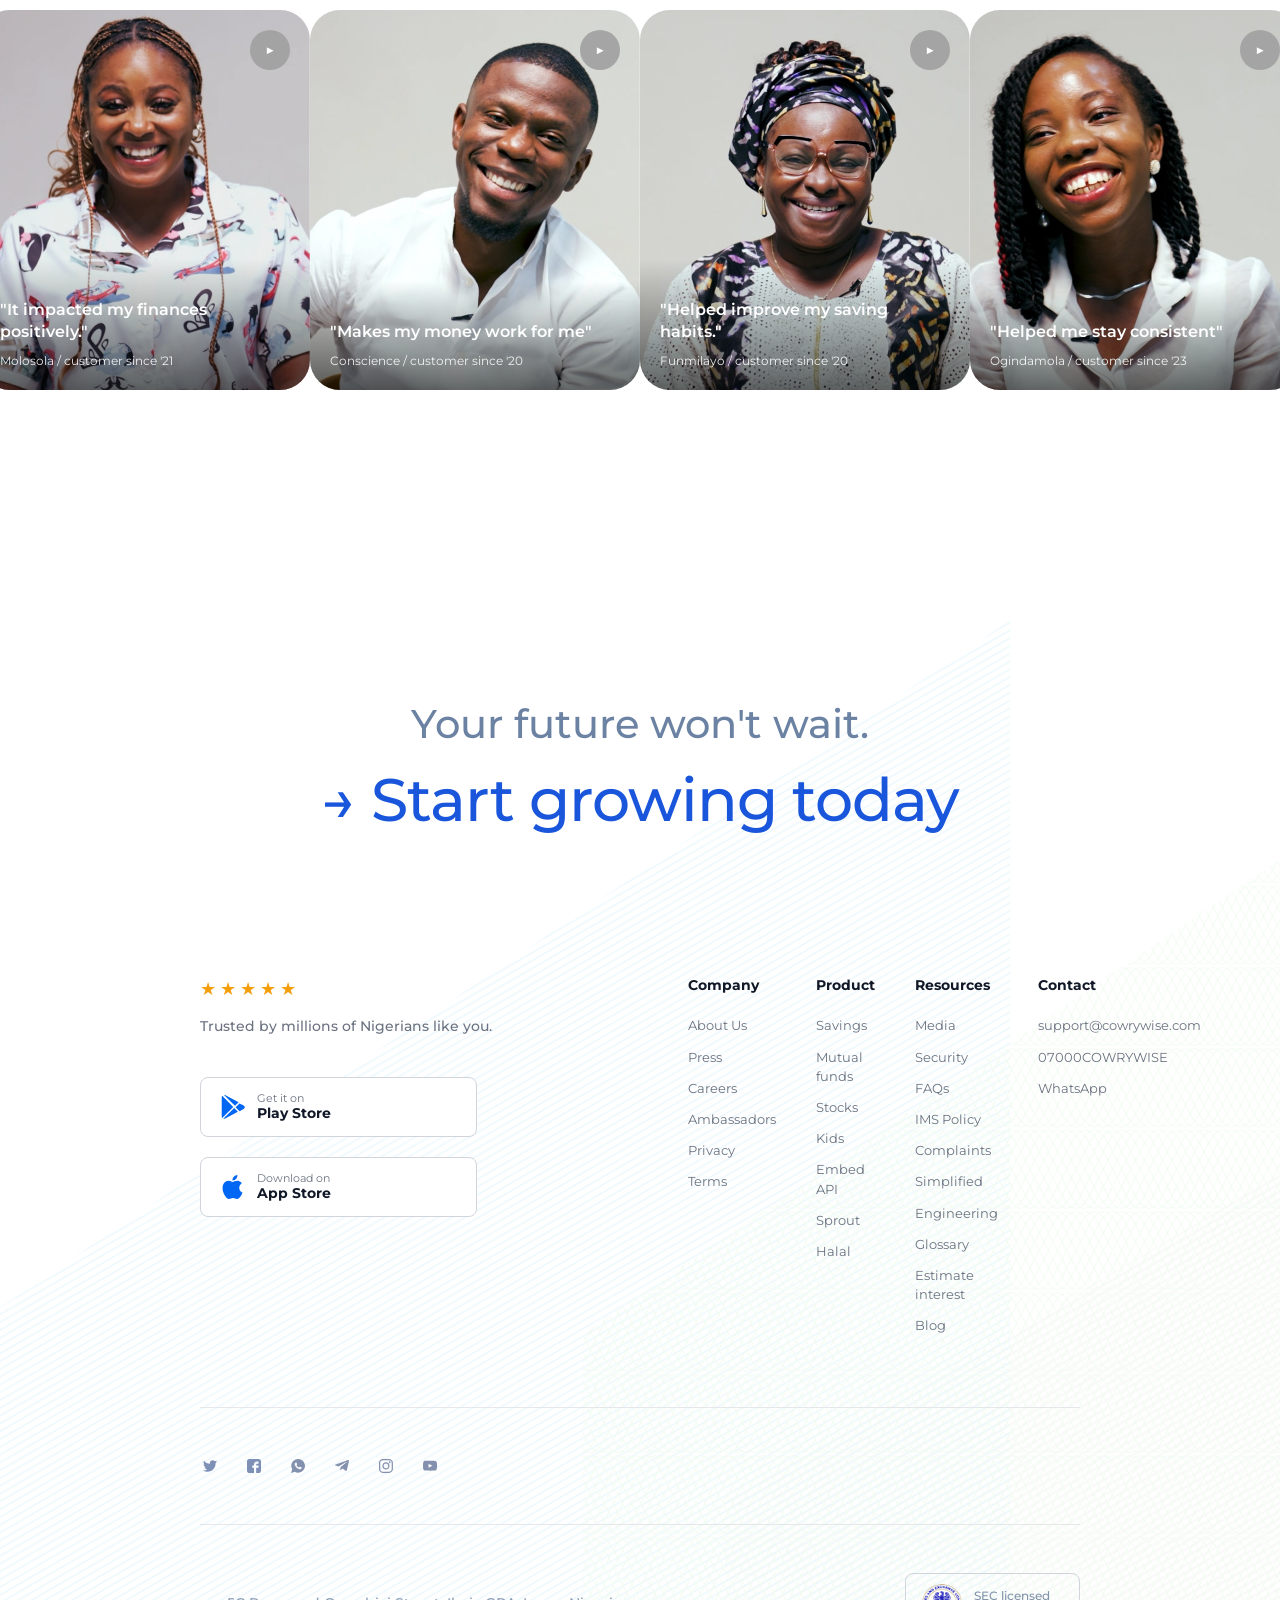
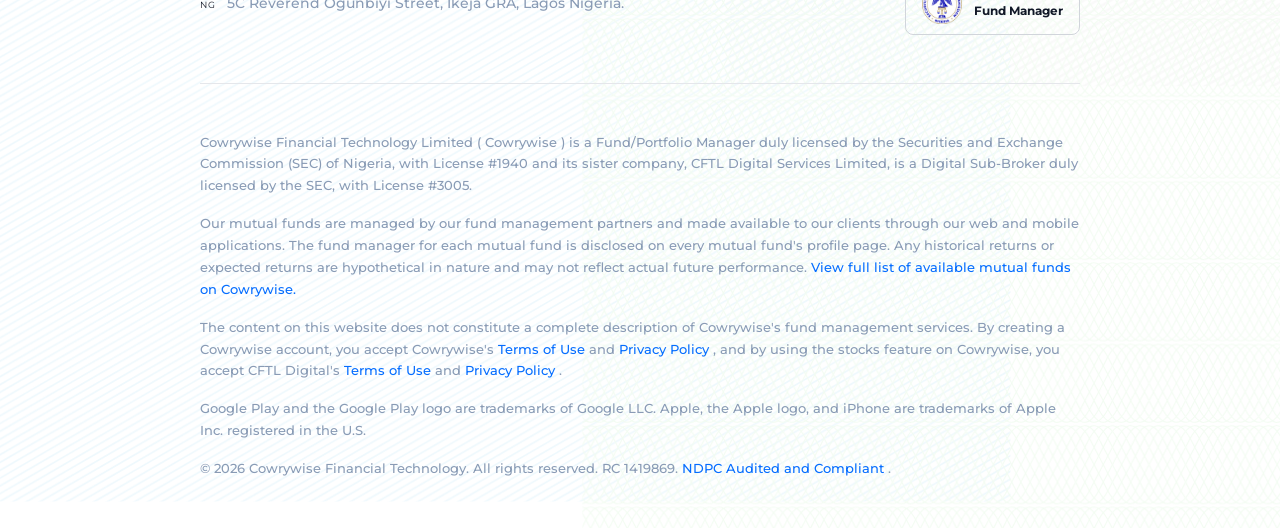
==== commit 9c001ea7: "Update index.html to use Bootstrap CDN, add calculator.js for investment calculations, and enhance s" ====
--- a/index.html
+++ b/index.html
@@ -9,7 +9,7 @@
         rel="stylesheet">
     <link rel="icon" href="./media/cowryicon.png">
     <link rel="stylesheet" href="style.css">
-    <link rel="stylesheet" href="./bootstrap.css">
+    <link href="https://cdn.jsdelivr.net/npm/bootstrap@5.3.8/dist/css/bootstrap.min.css" rel="stylesheet" integrity="sha384-sRIl4kxILFvY47J16cr9ZwB07vP4J8+LH7qKQnuqkuIAvNWLzeN8tE5YBujZqJLB" crossorigin="anonymous">
     <link rel="stylesheet" href="https://cdnjs.cloudflare.com/ajax/libs/font-awesome/6.4.0/css/all.min.css"> 
     <title>Plan, Save and Invest Online | Get high returns | Cowrywise</title>
 </head>
@@ -650,6 +650,7 @@
         </footer>
     </section>
 
-    <script src="./bootstrap.bundle.js"></script>
+    <script src="https://cdn.jsdelivr.net/npm/bootstrap@5.3.8/dist/js/bootstrap.bundle.min.js" integrity="sha384-FKyoEForCGlyvwx9Hj09JcYn3nv7wiPVlz7YYwJrWVcXK/BmnVDxM+D2scQbITxI" crossorigin="anonymous"></script>
+    <script src="./calculator.js"></script>
 </body>
 </html>
--- a/style.css
+++ b/style.css
@@ -261,6 +261,17 @@
     transition: .5s ease;
 }
 .navList:hover, .navList:focus{
+    color: black !important;
+}
+.navExtraLinks{
+    margin-left: auto !important;
+}
+.navExtraLinks .nav-item .navList{
+    color: #6C82A3 !important;
+    font-weight: 500 !important;
+    font-size: 15px !important;
+}
+.navExtraLinks .nav-item .navList:hover{
     color: black !important;
 }
 .login{
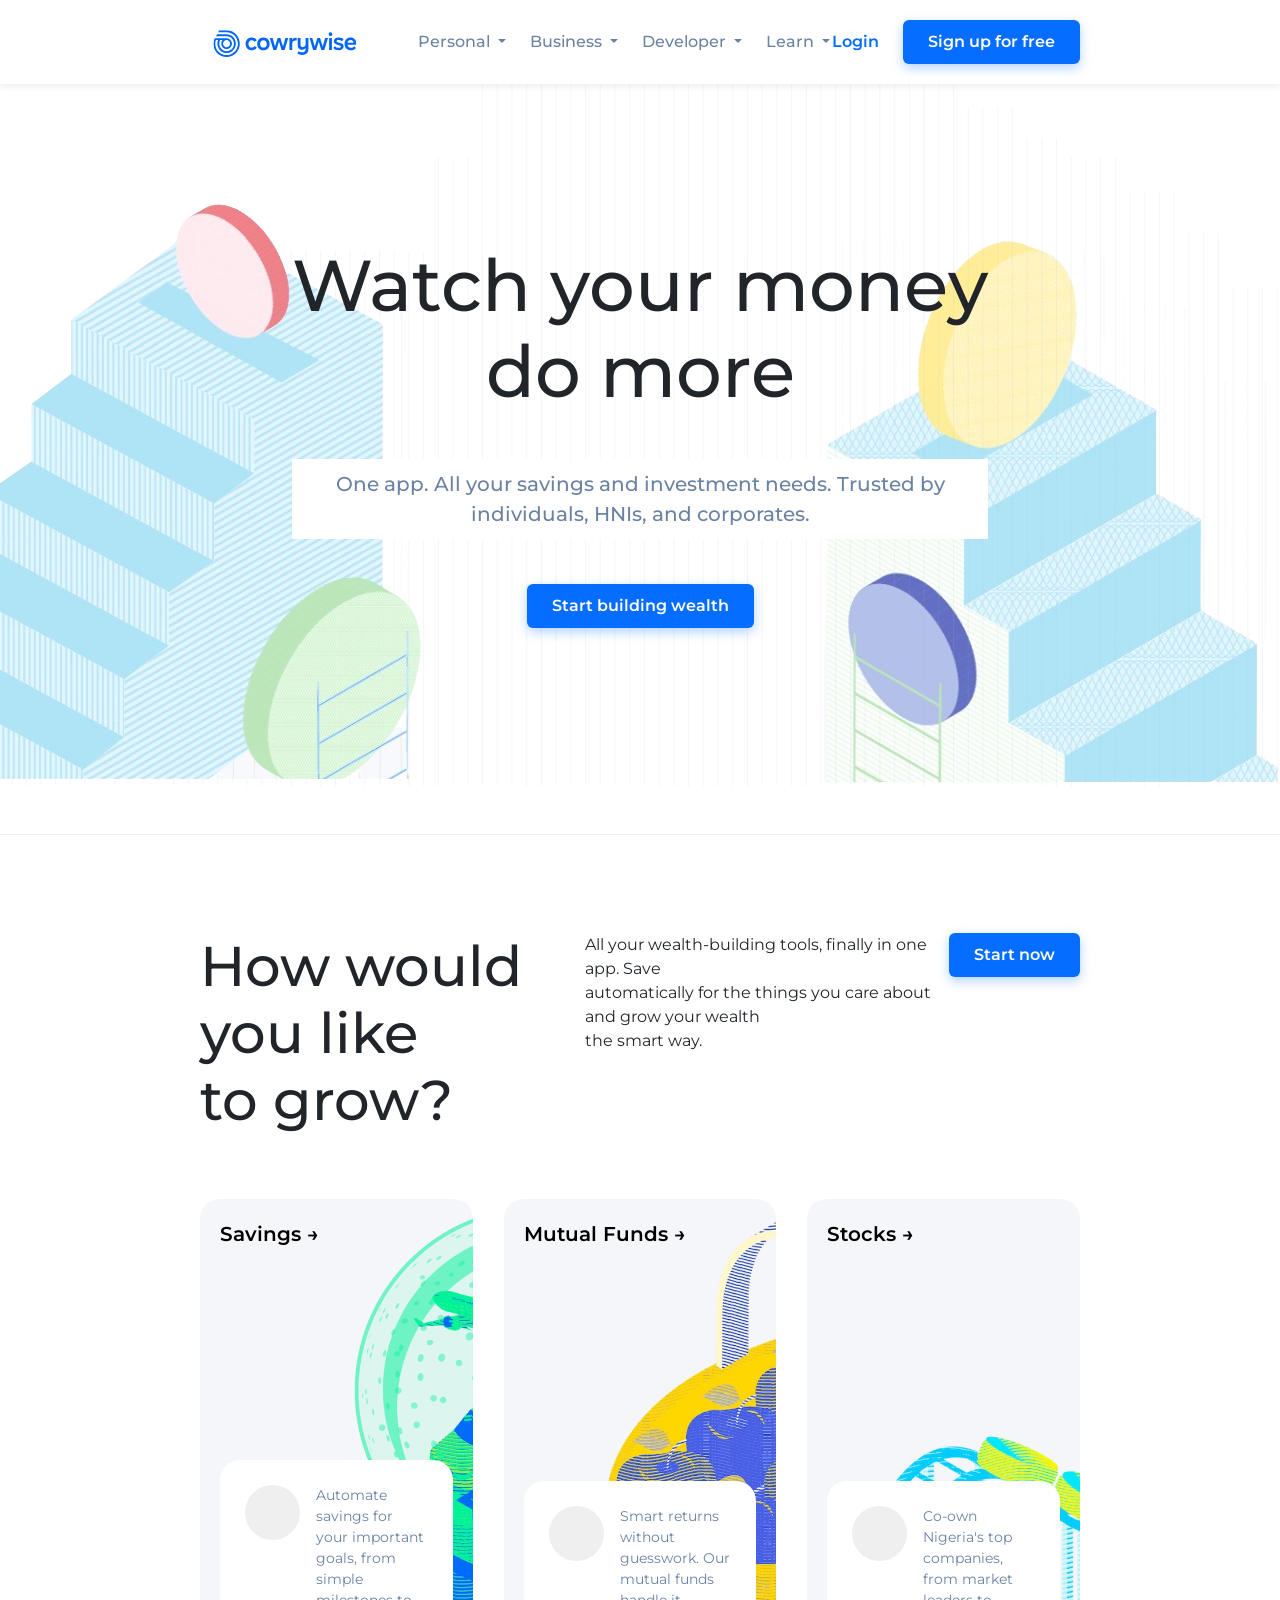
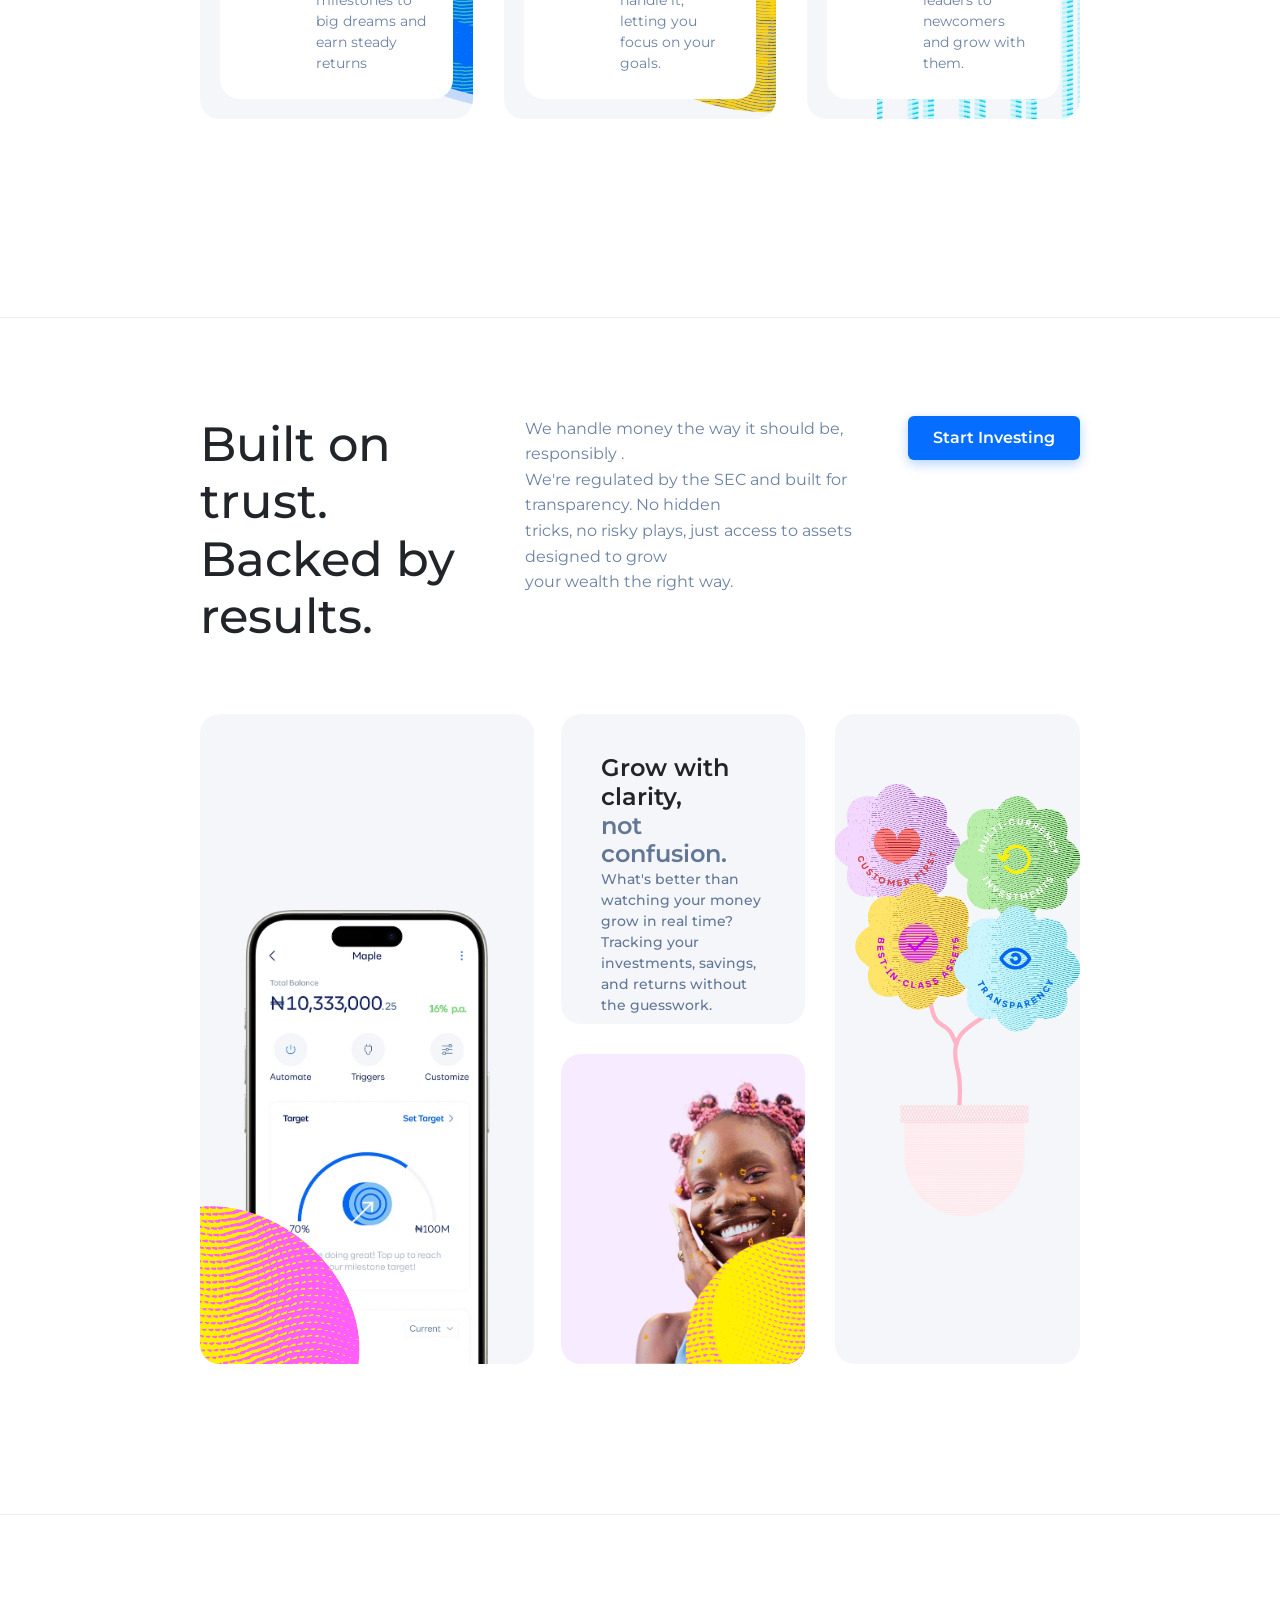
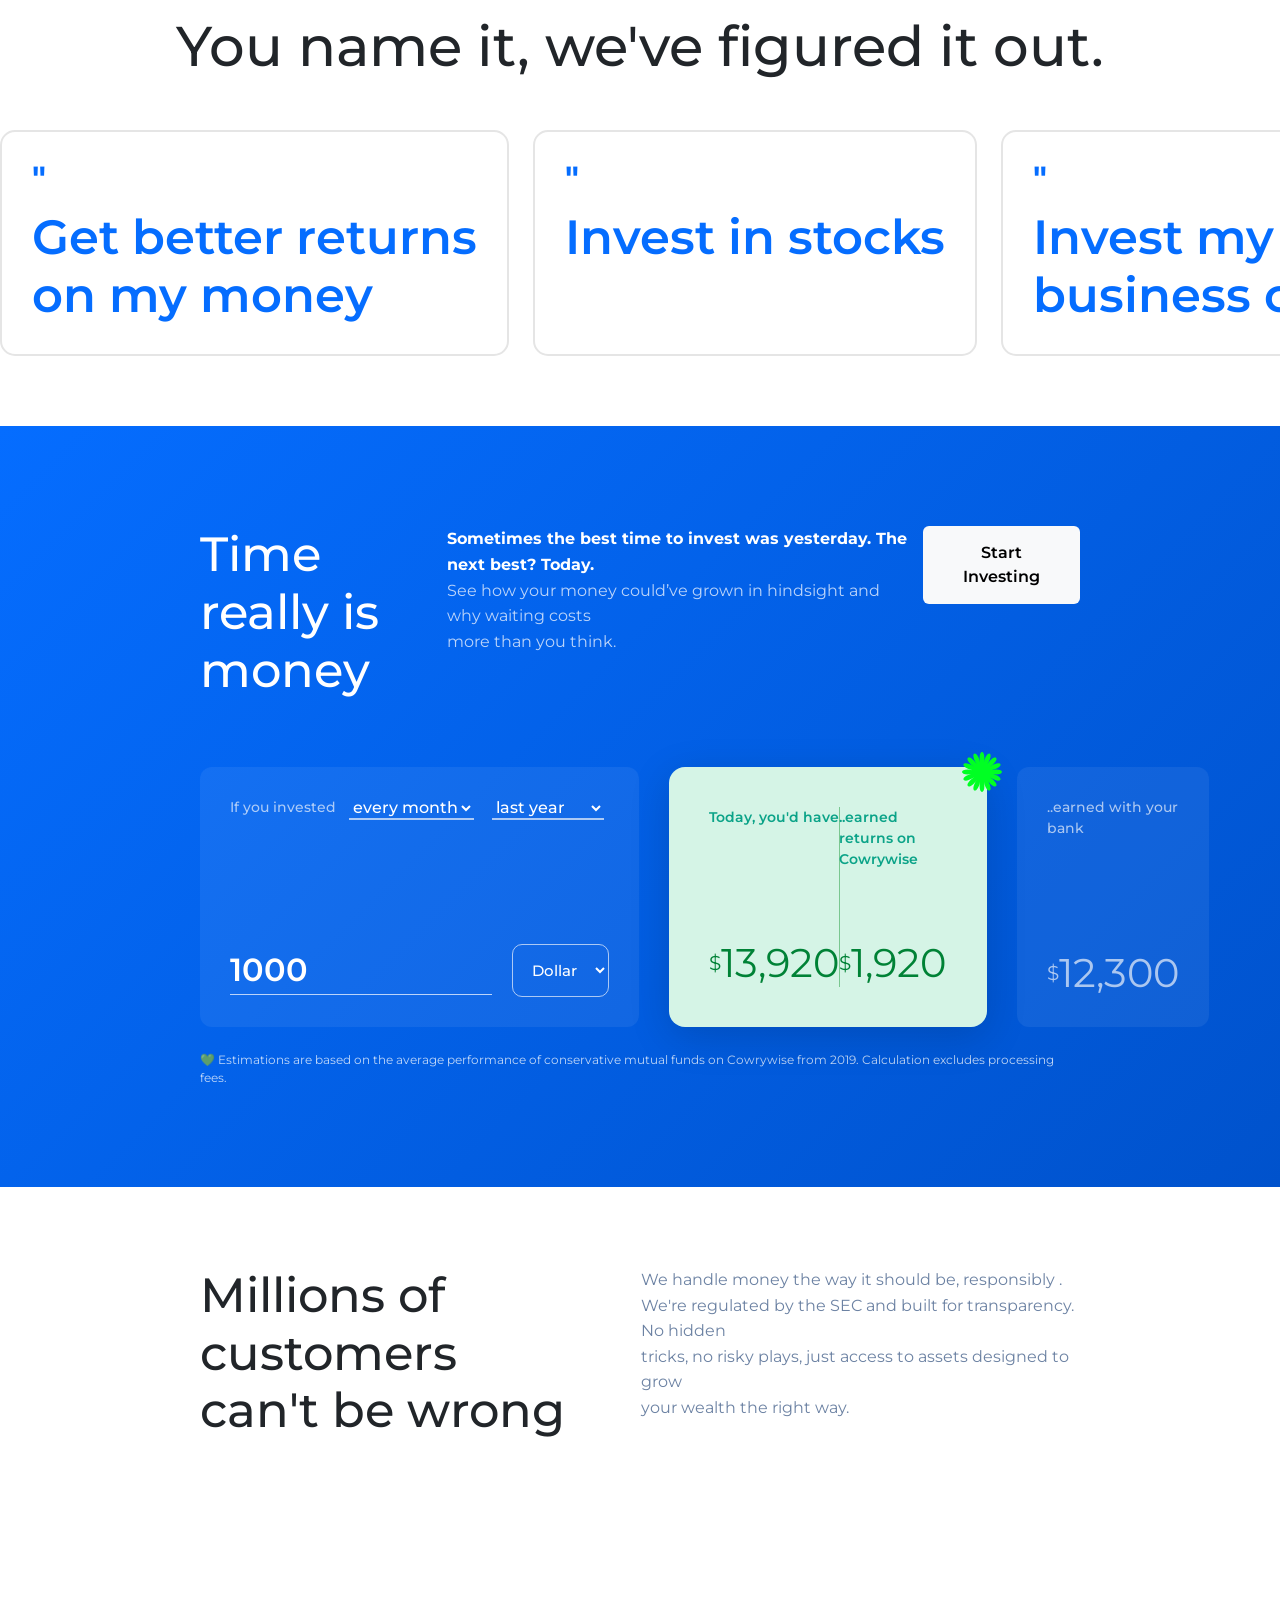
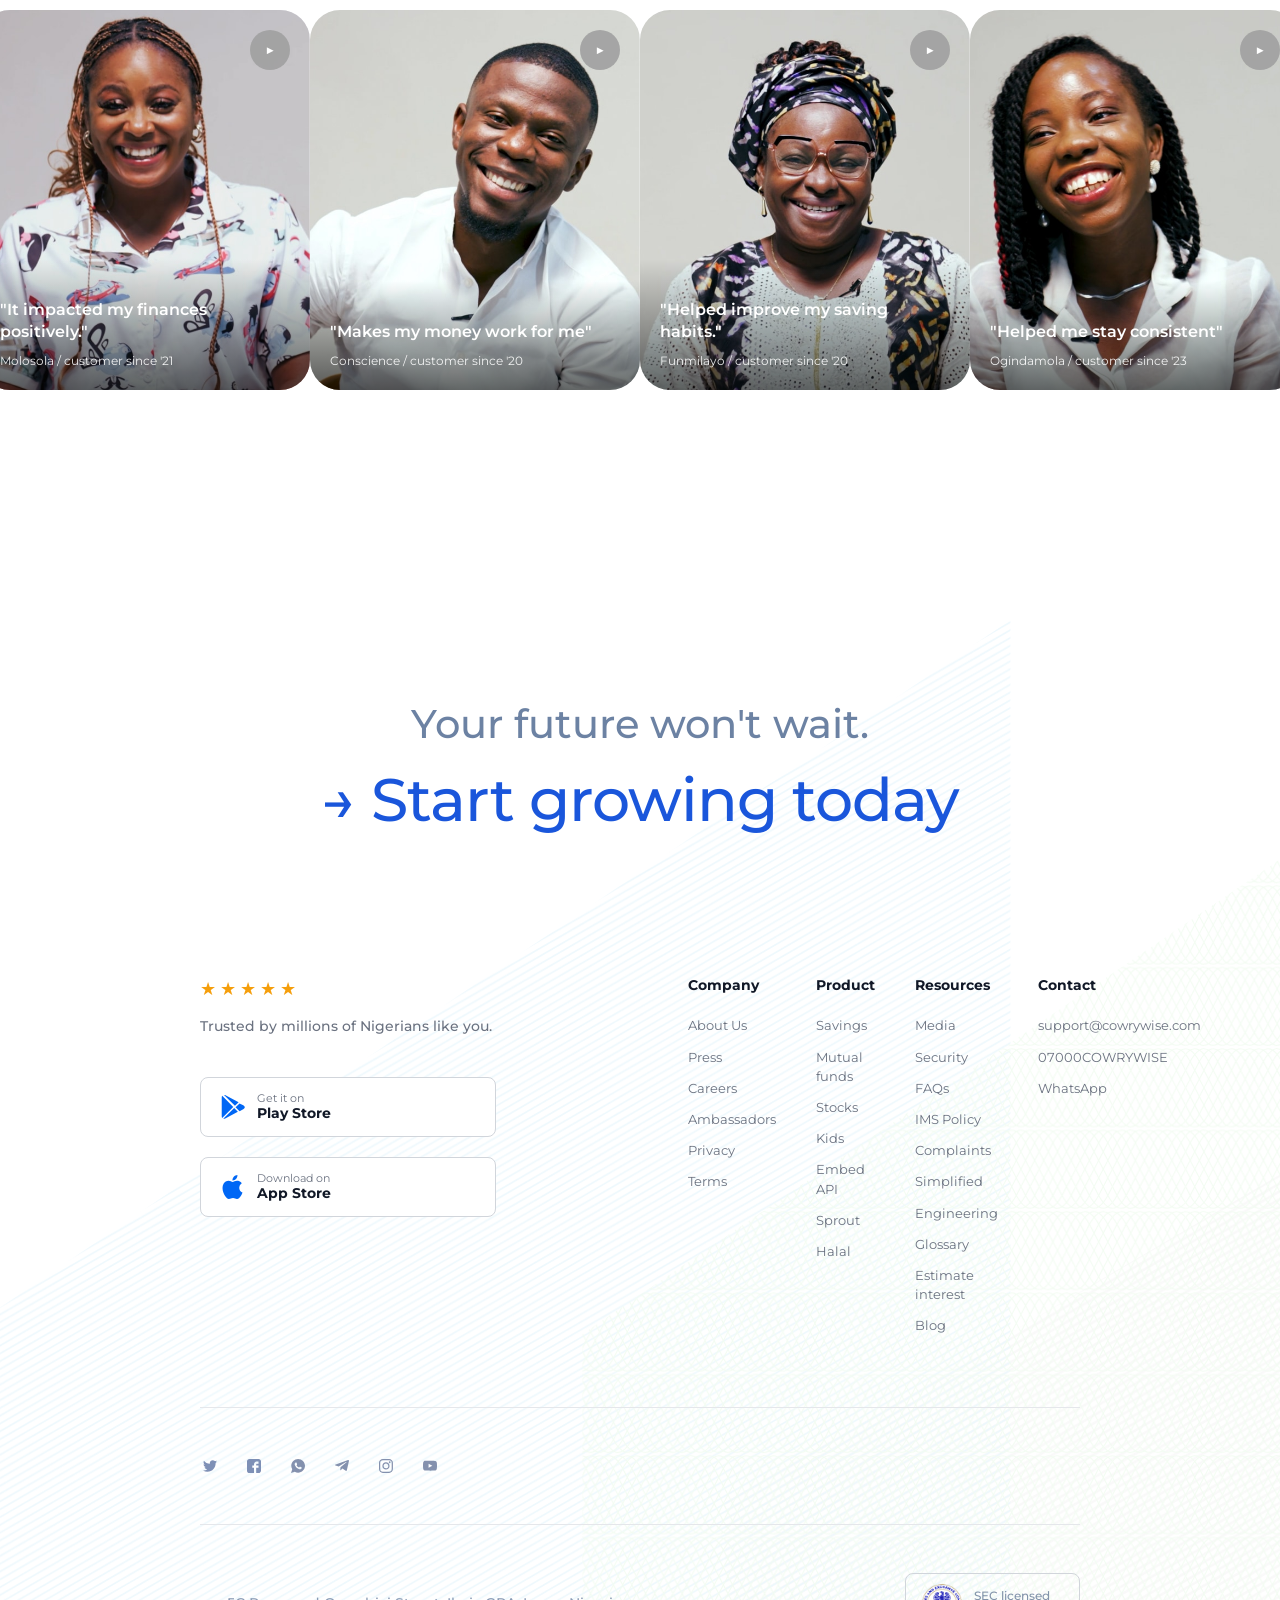
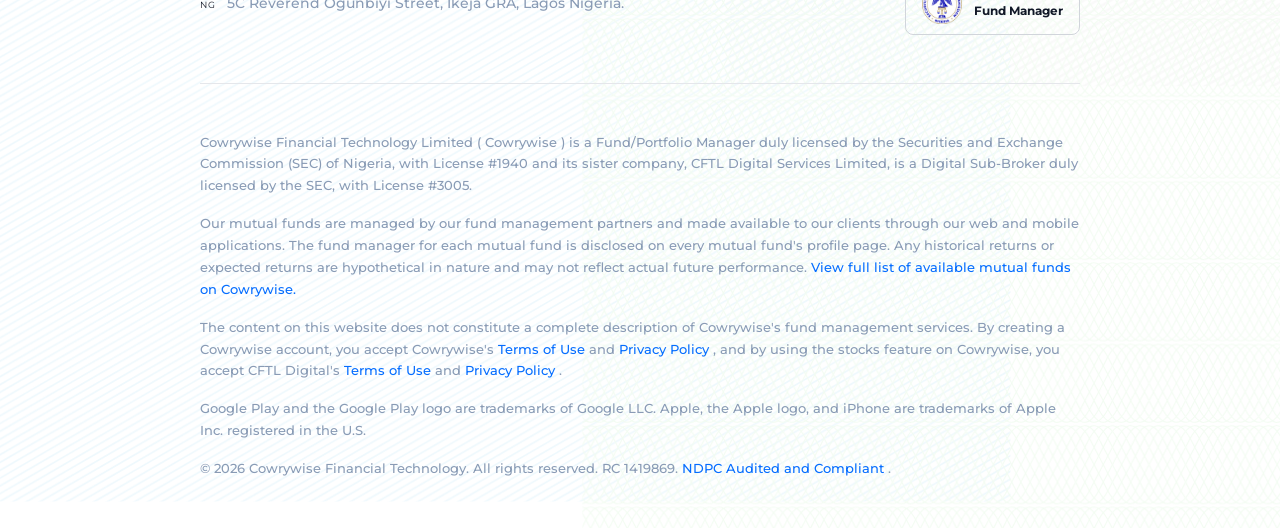
==== commit c2021352: "Refactor project to remove calculator.js, update HTML files to use Bootstrap CDN, and implement inve" ====
--- a/index.html
+++ b/index.html
@@ -651,6 +651,6 @@
     </section>
 
     <script src="https://cdn.jsdelivr.net/npm/bootstrap@5.3.8/dist/js/bootstrap.bundle.min.js" integrity="sha384-FKyoEForCGlyvwx9Hj09JcYn3nv7wiPVlz7YYwJrWVcXK/BmnVDxM+D2scQbITxI" crossorigin="anonymous"></script>
-    <script src="./calculator.js"></script>
+    <script src="./script.js"></script>
 </body>
 </html>
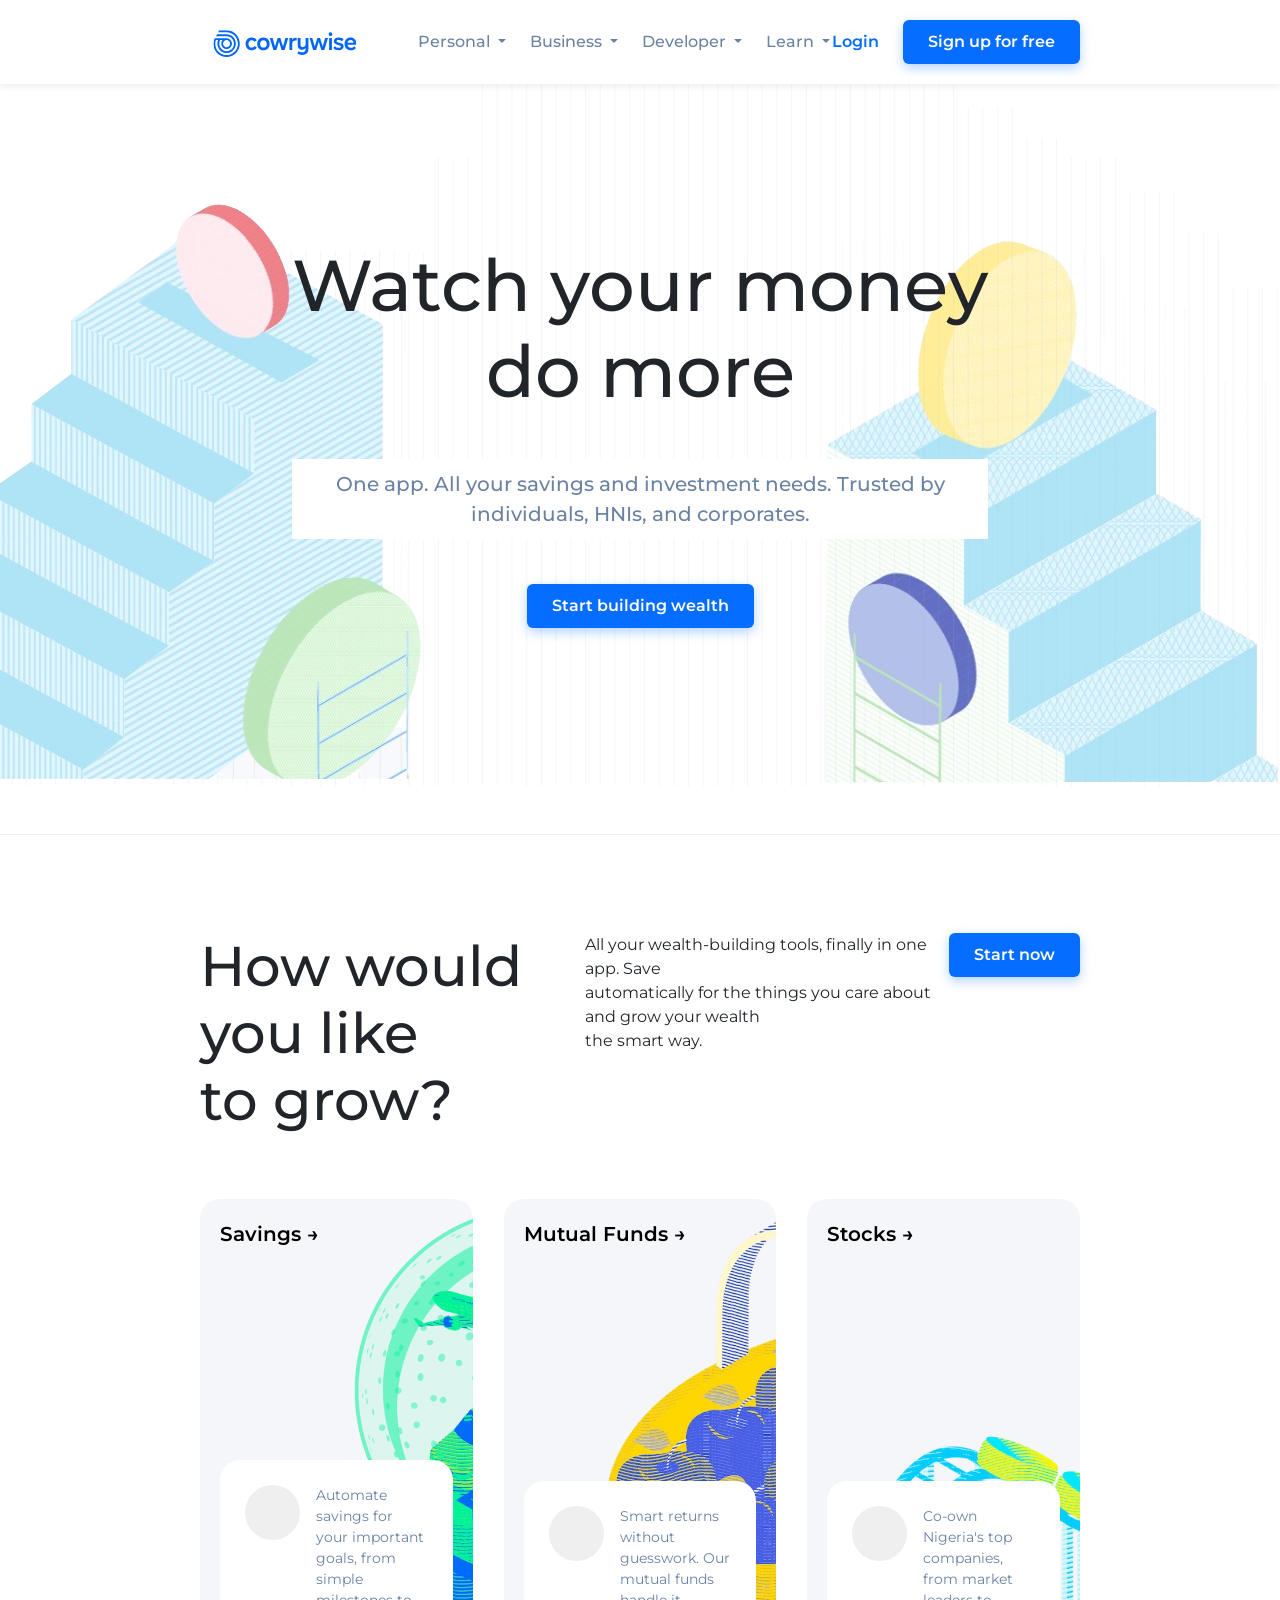
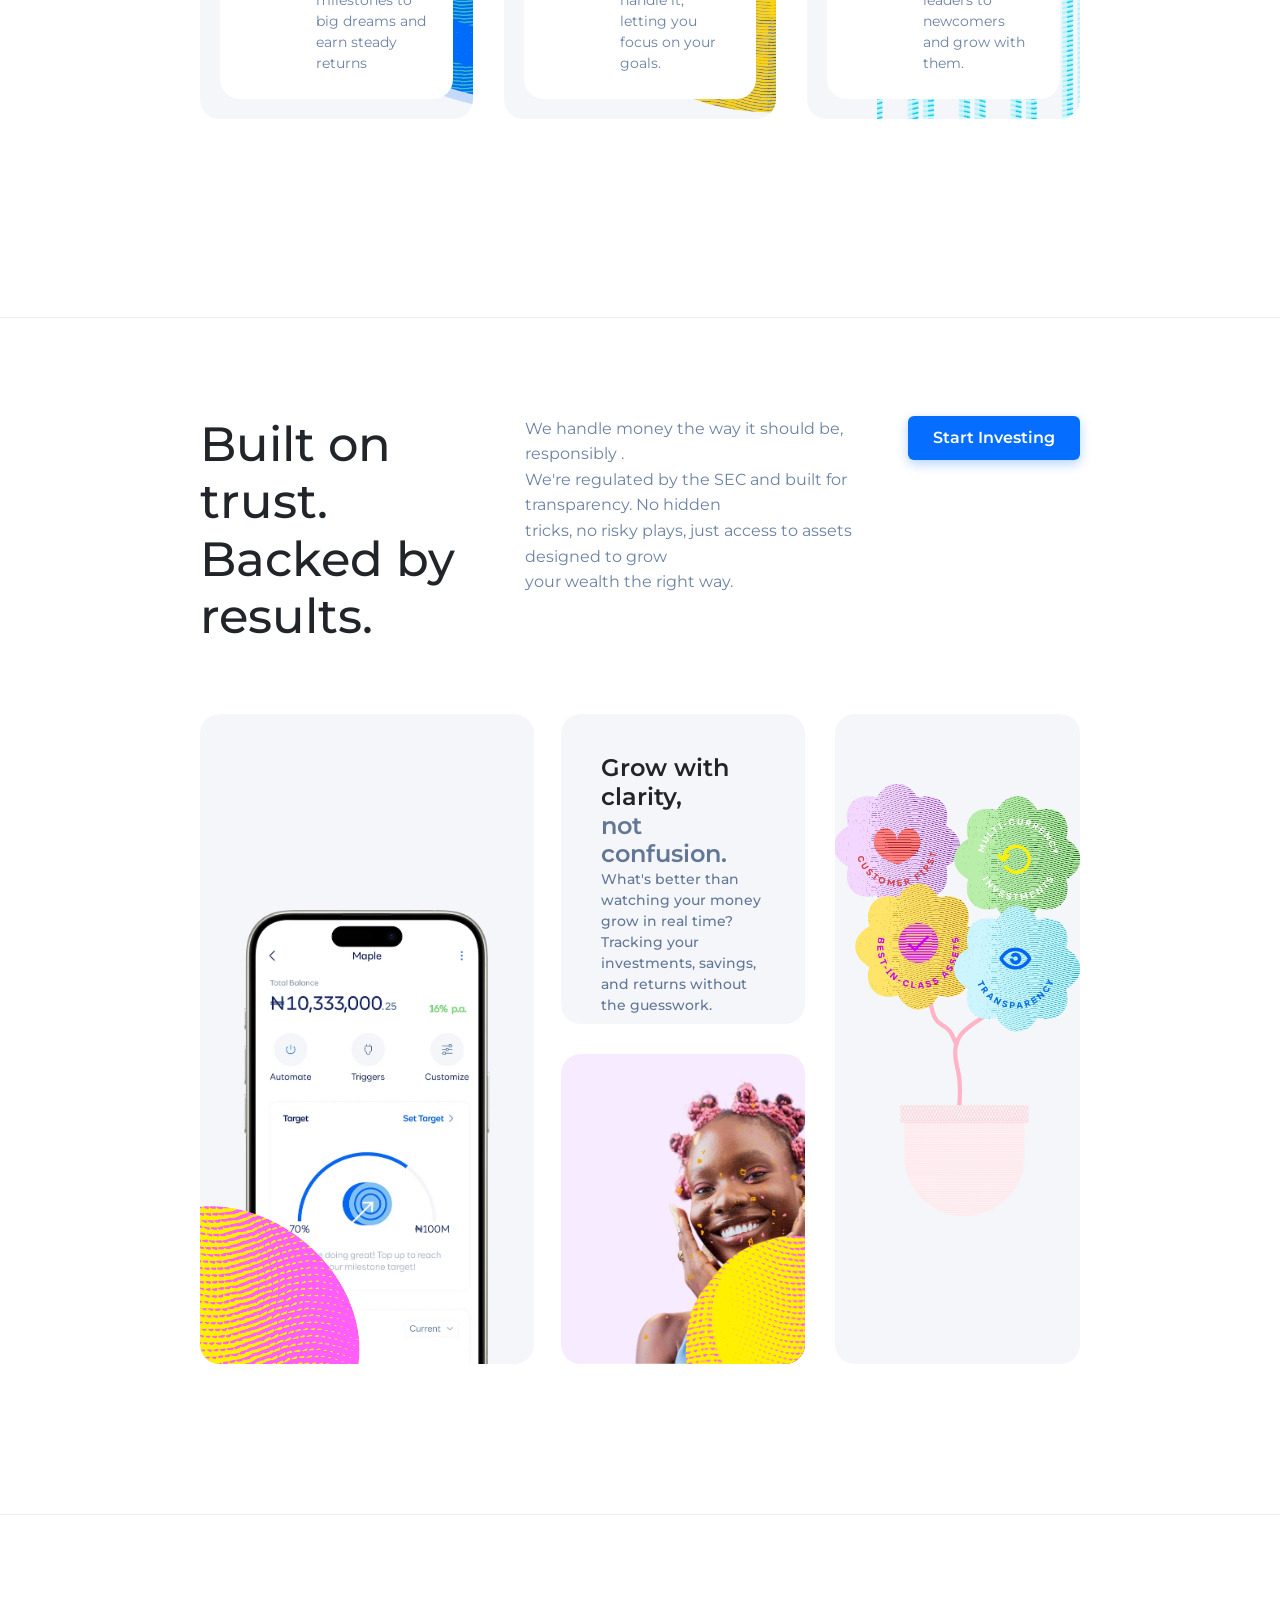
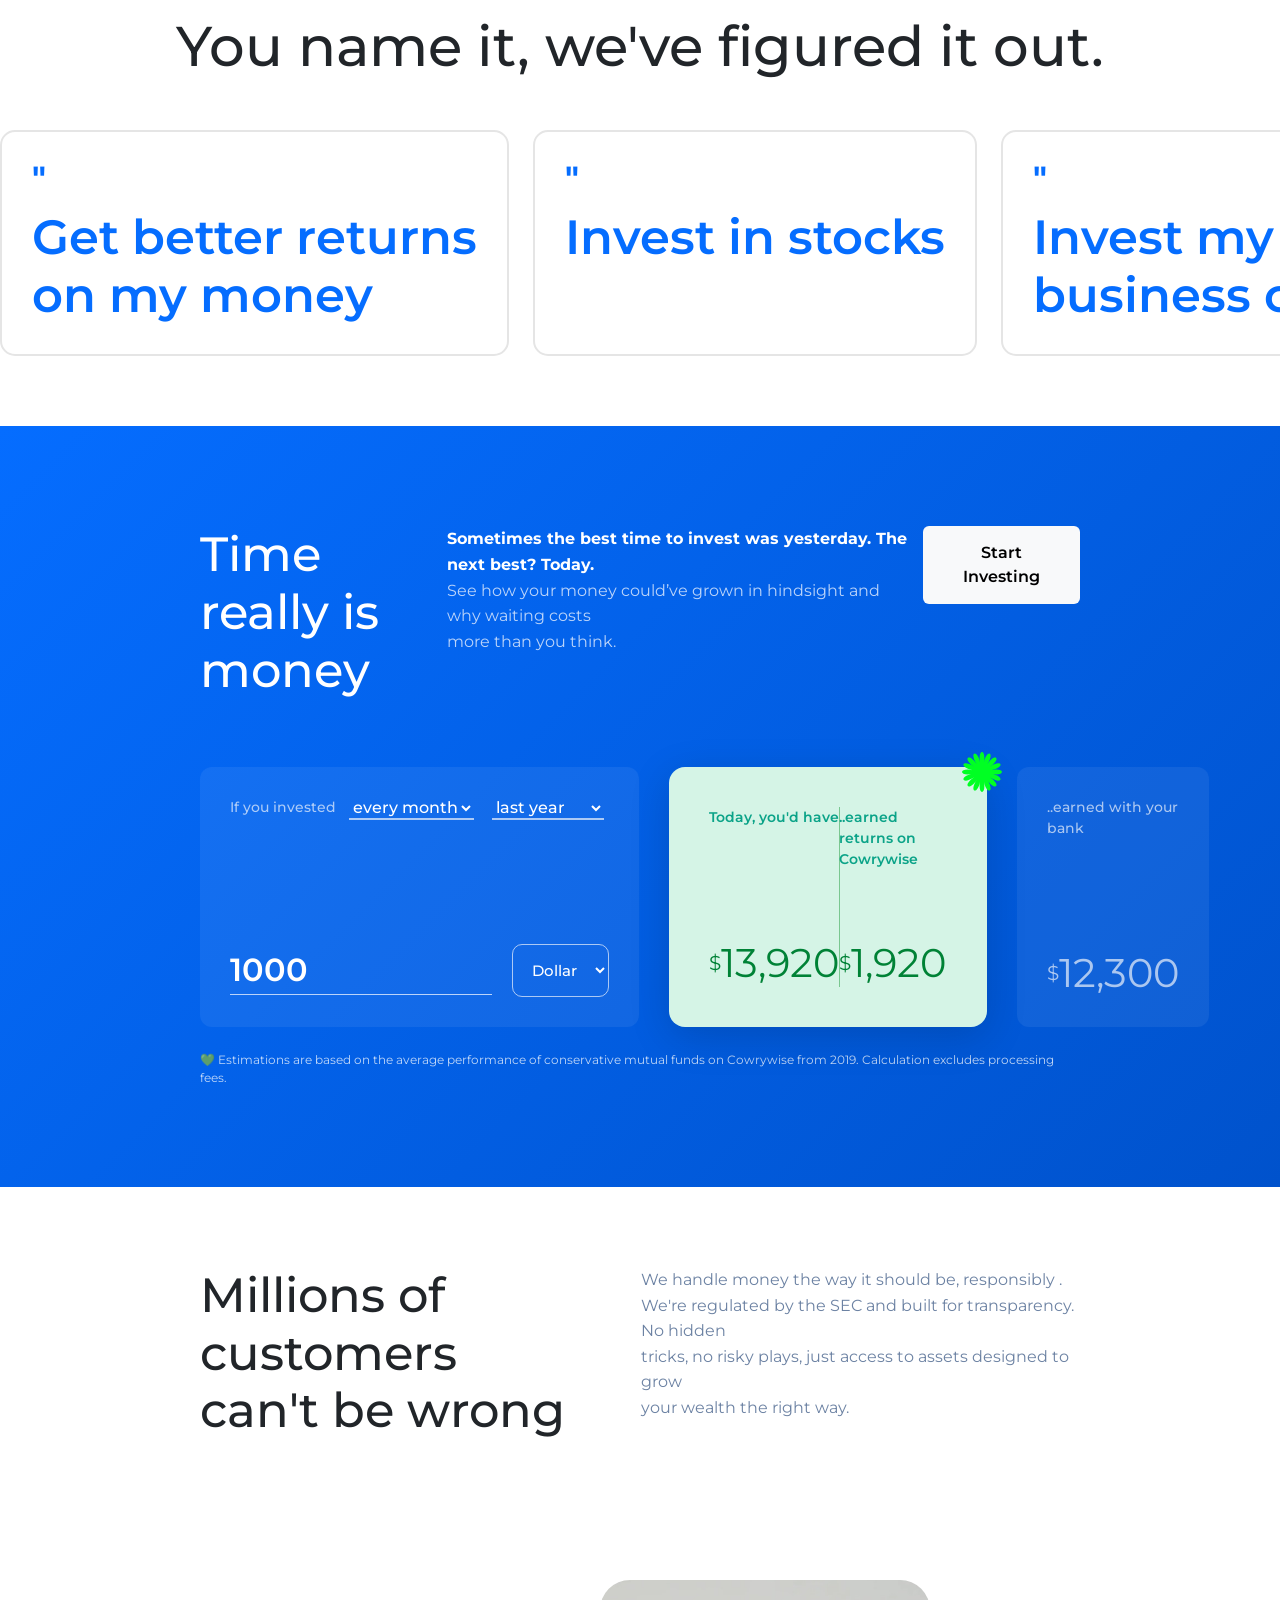
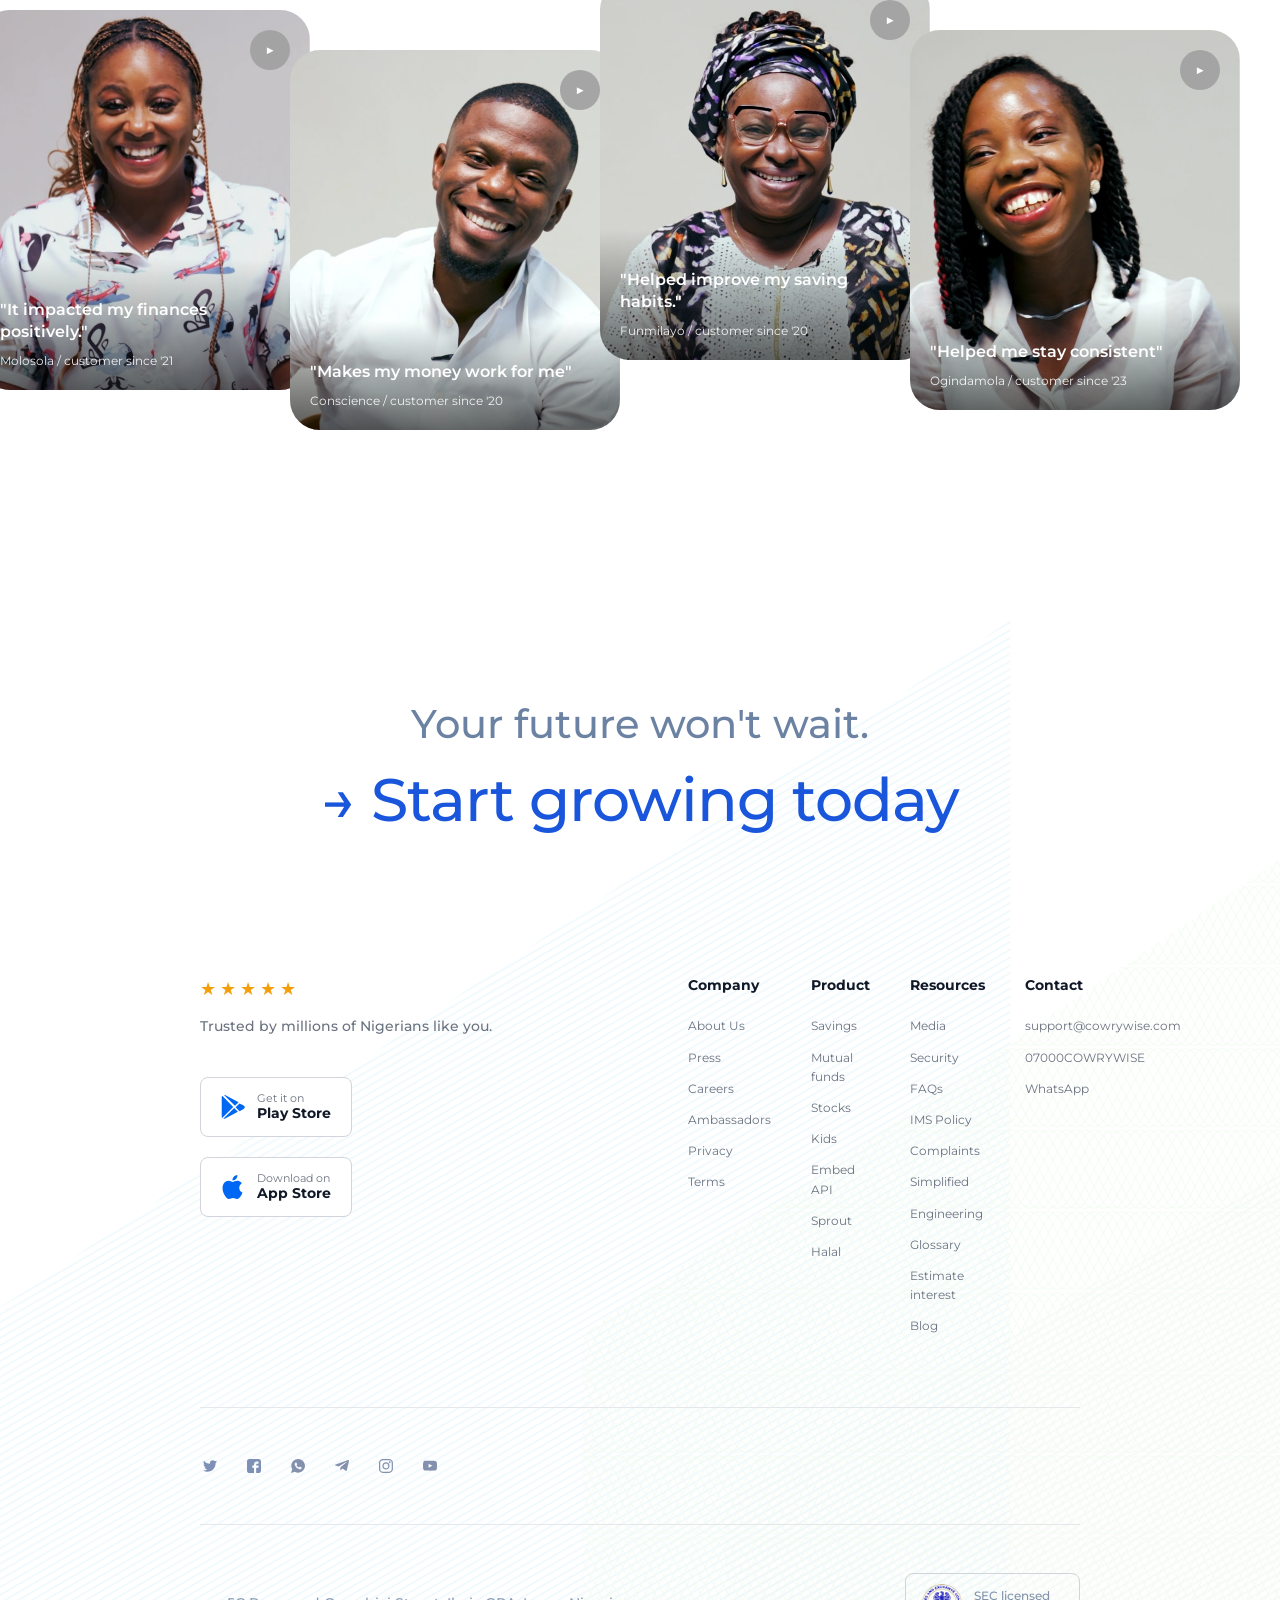
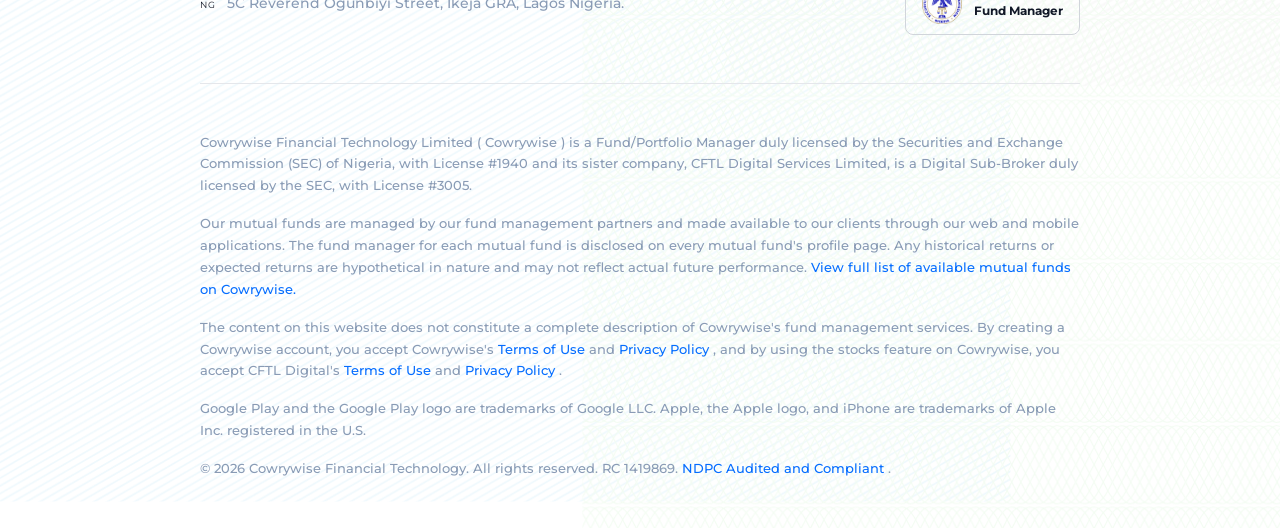
==== commit 06e049e9: "Add investment calculator functionality and update form handling in signup page" ====
--- a/index.html
+++ b/index.html
@@ -651,6 +651,7 @@
     </section>
 
     <script src="https://cdn.jsdelivr.net/npm/bootstrap@5.3.8/dist/js/bootstrap.bundle.min.js" integrity="sha384-FKyoEForCGlyvwx9Hj09JcYn3nv7wiPVlz7YYwJrWVcXK/BmnVDxM+D2scQbITxI" crossorigin="anonymous"></script>
+    <script src="./investmentCalculator.js"></script>
     <script src="./script.js"></script>
 </body>
 </html>
--- a/style.css
+++ b/style.css
@@ -42,7 +42,7 @@
     text-decoration: none;
     font-weight: 600;
 }
-.formCon form{
+.formCon .form{
     background-color: white;
     padding:60px 70px !important;
     border-radius: 10px !important;
@@ -100,7 +100,7 @@
     background-color: white !important;
     padding: 0 5px !important;
     font-size: 12px !important;
-    color: #056DFF !important;
+    color: #056DFF ;
     font-weight: 600 !important;
     pointer-events: none !important;
     opacity: 0 !important;
@@ -167,7 +167,7 @@
     background-repeat: no-repeat;
     background-position: bottom right;
 }
-.formCon form h2{
+.formCon .form h2{
     font-size: 64px;
     font-weight: bold;
     margin-bottom: 30px !important;
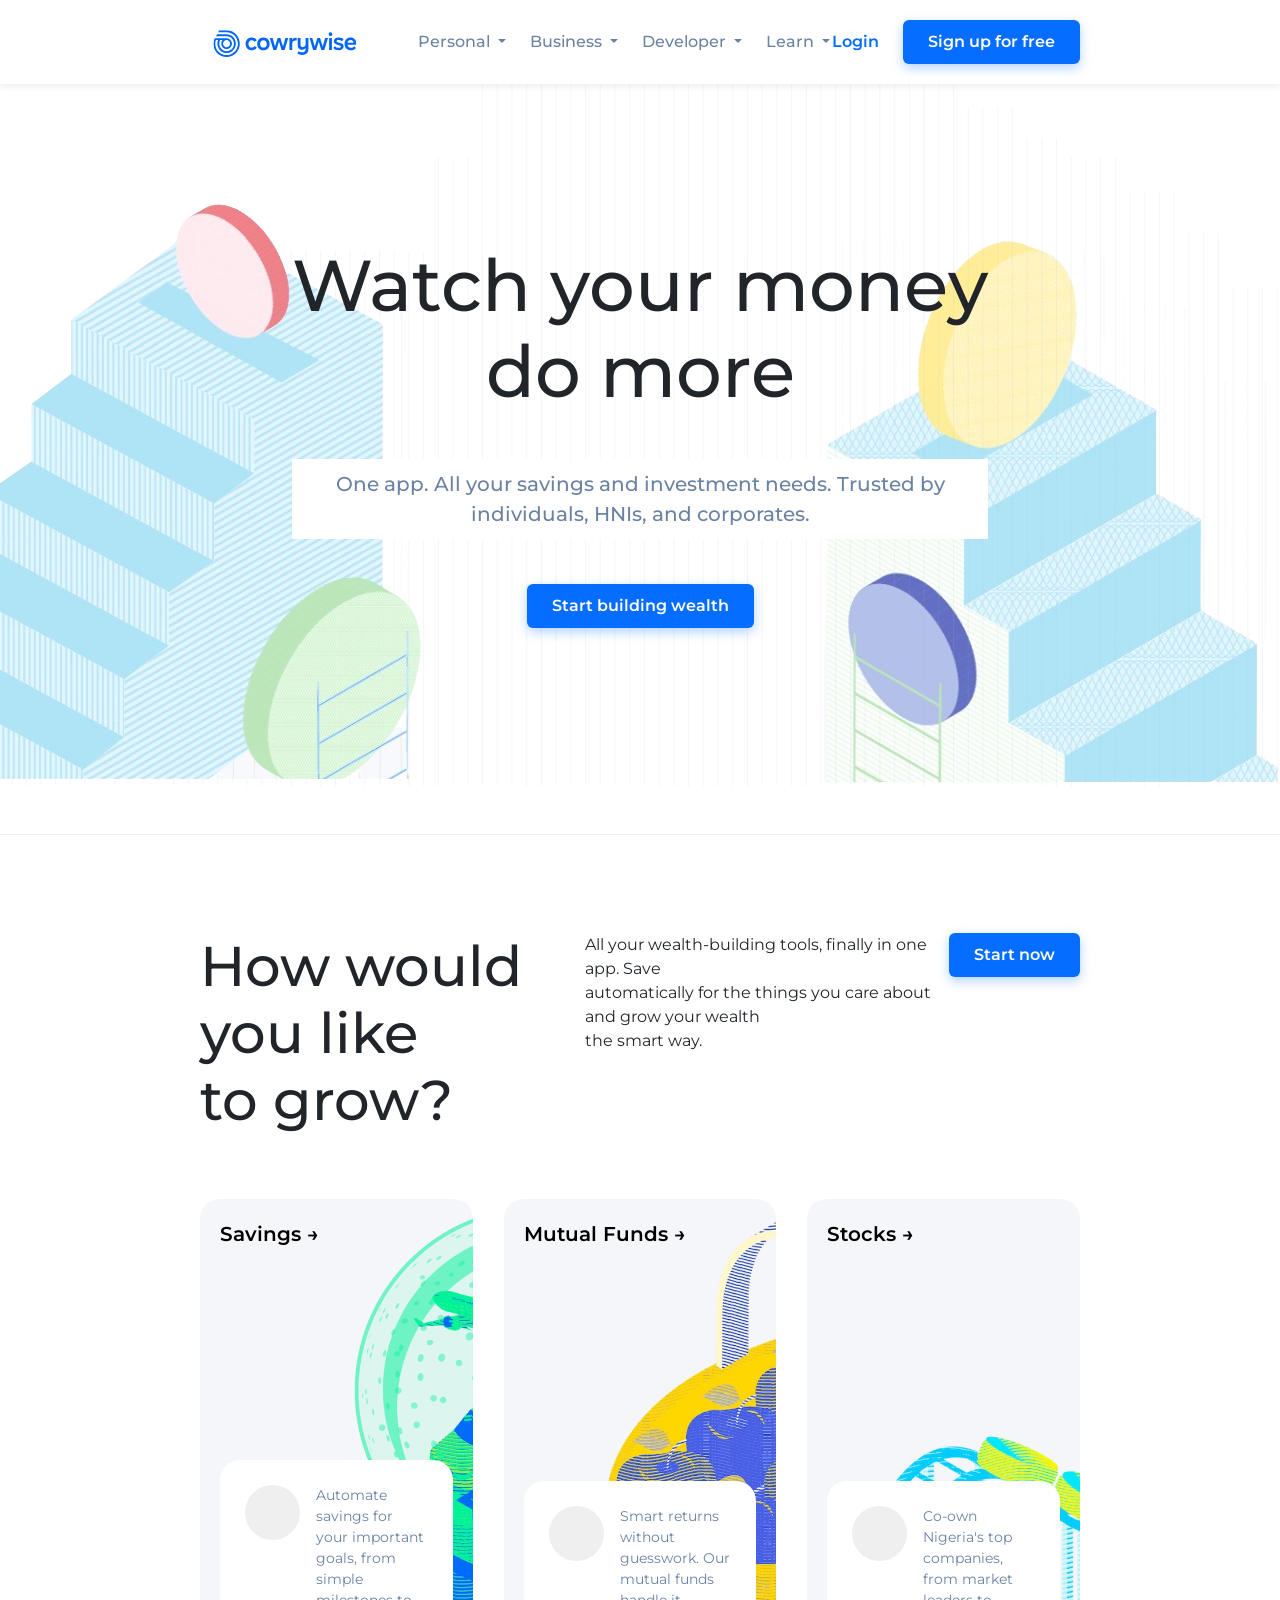
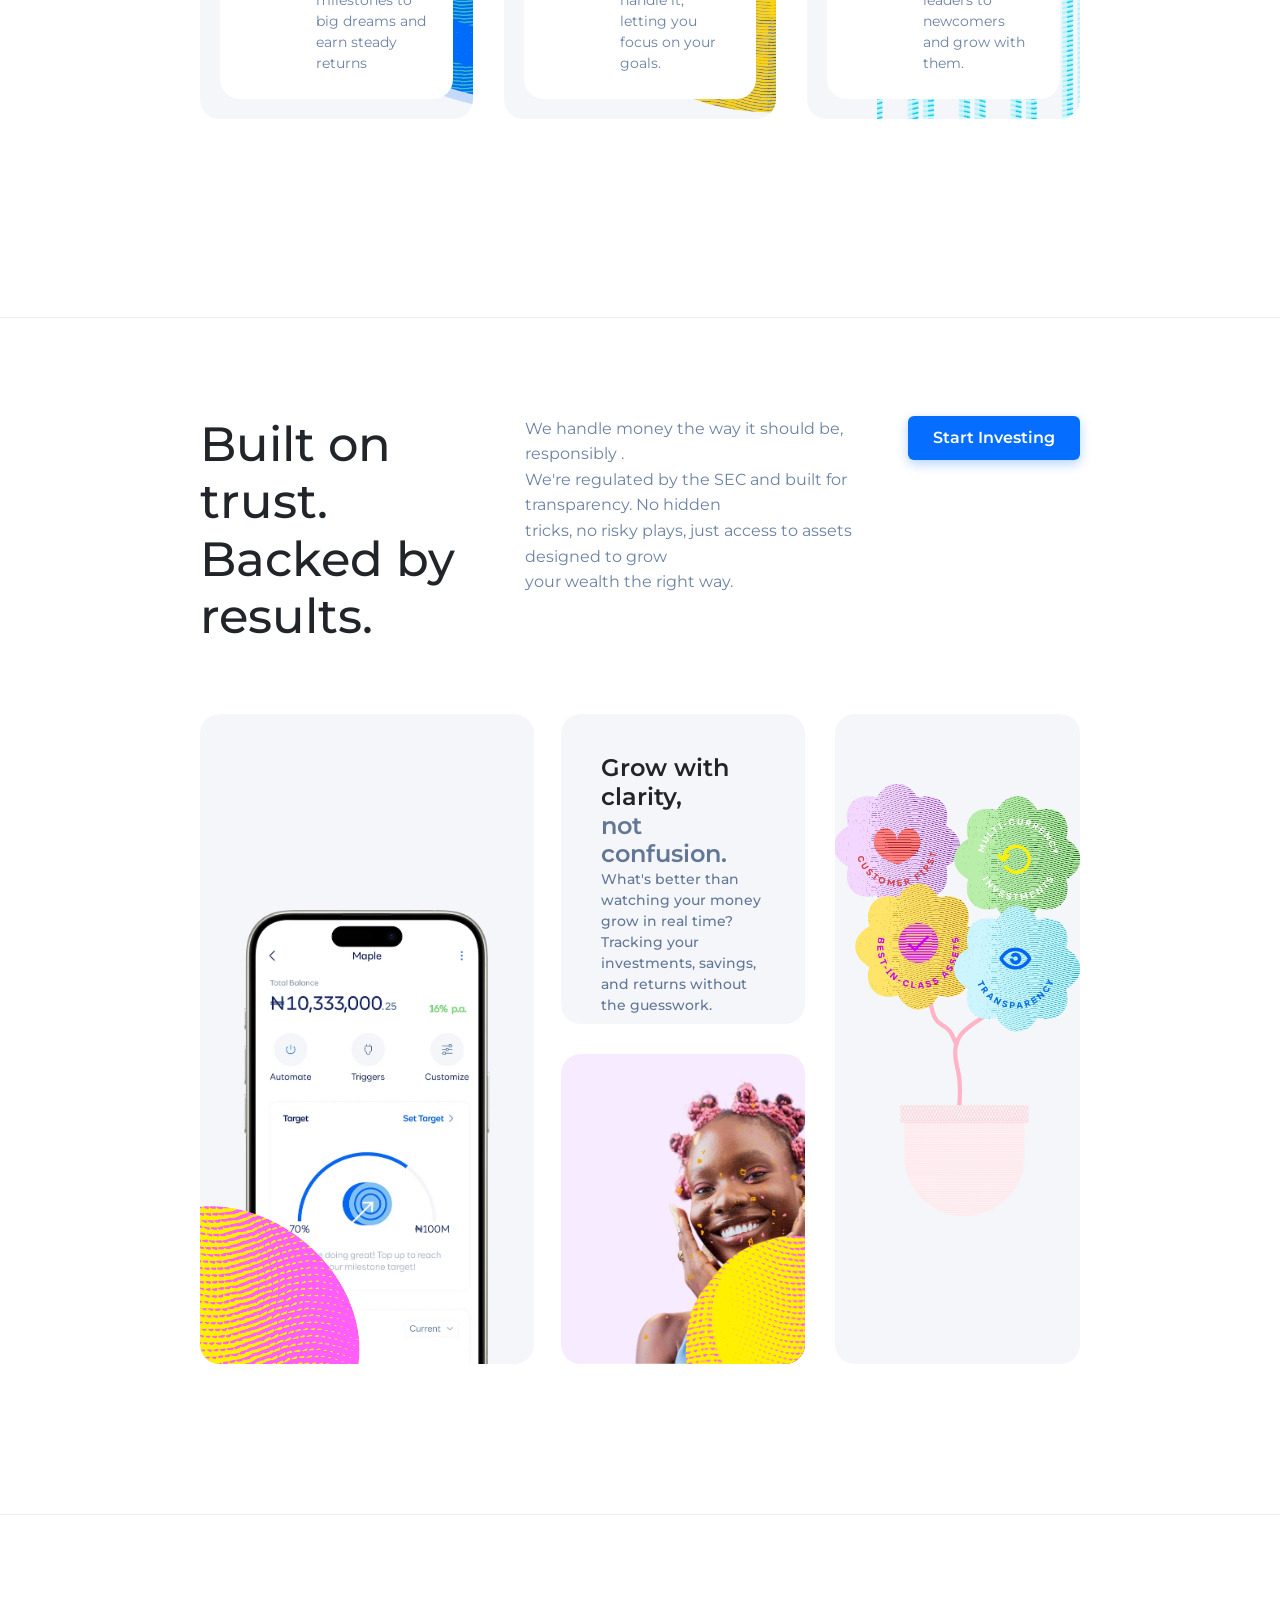
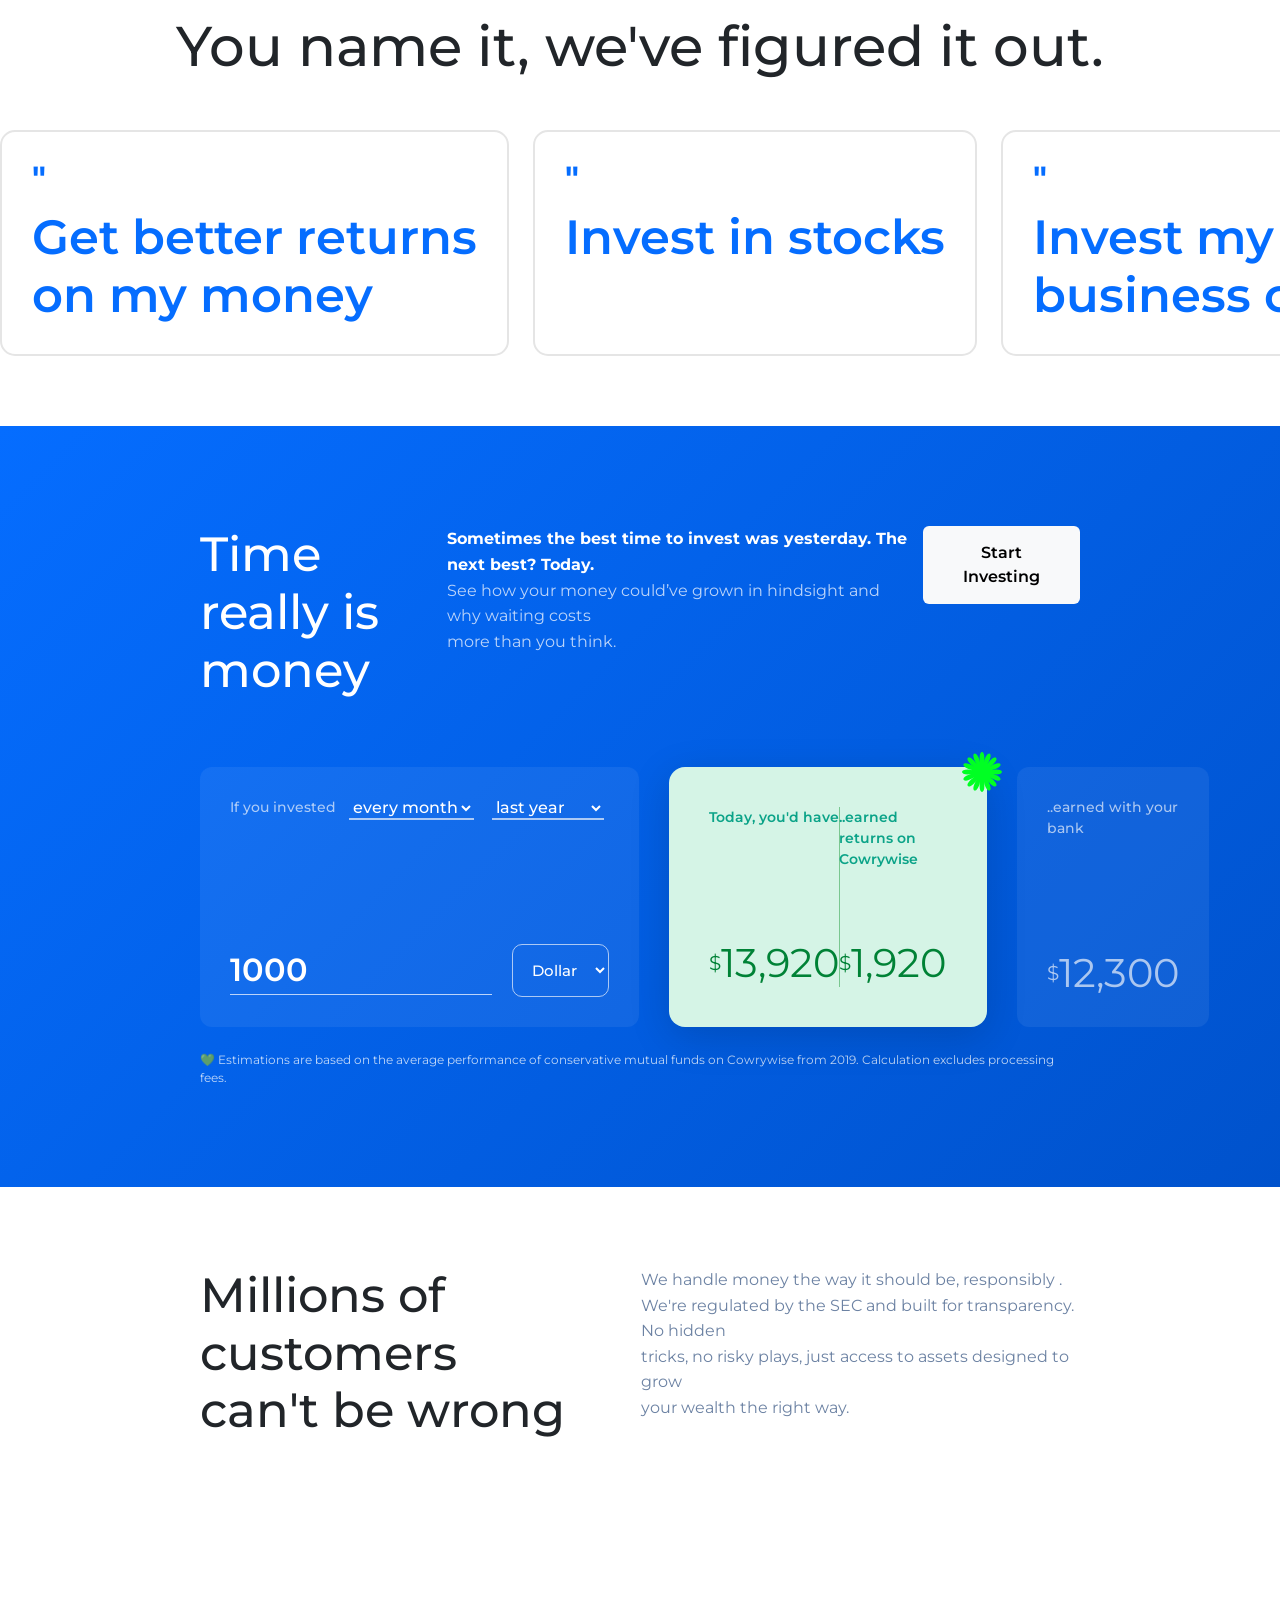
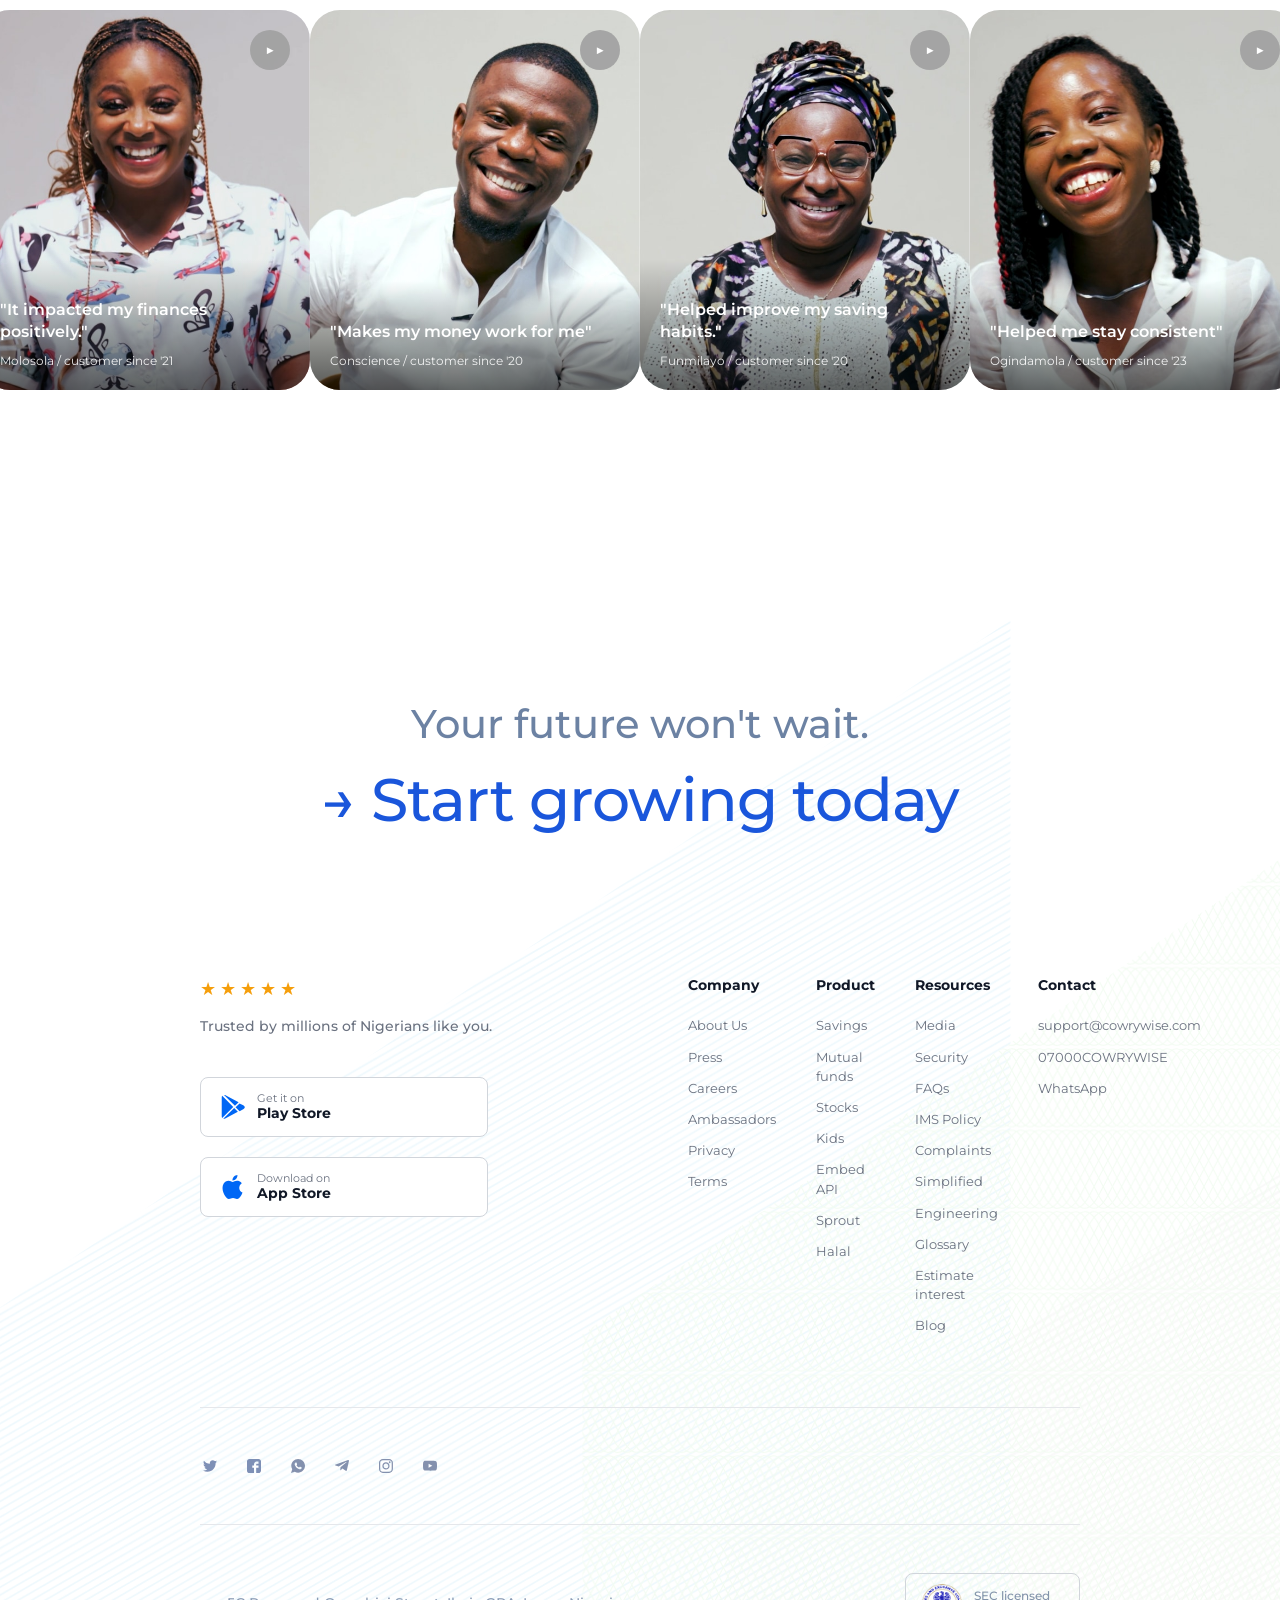
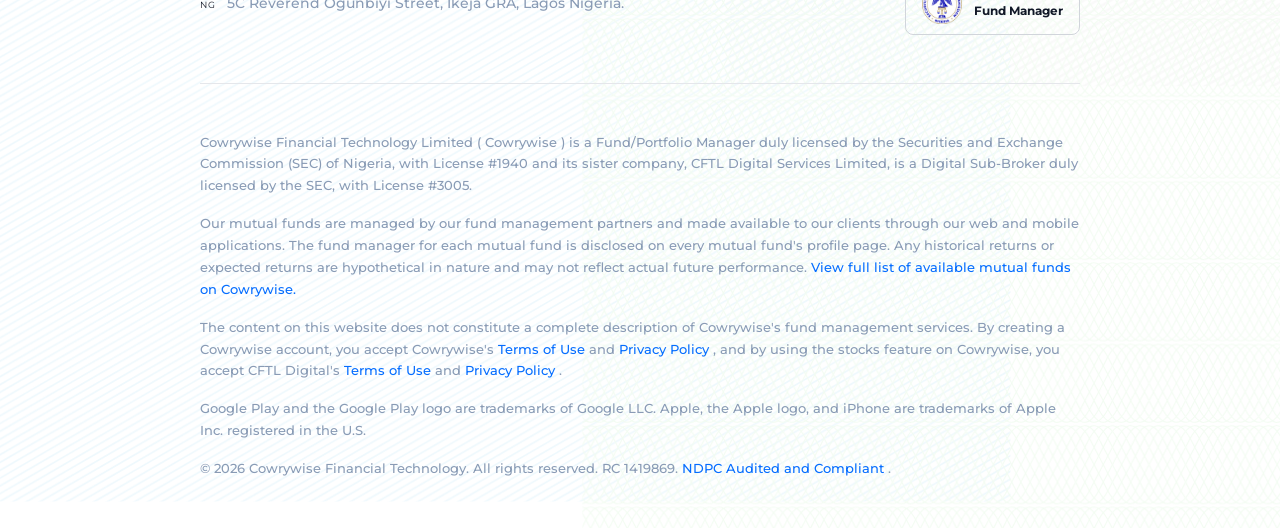
==== commit dbaa720a: "feat: integrate Firebase Authentication and modularize login, signup, and verification logic" ====
--- a/index.html
+++ b/index.html
@@ -652,6 +652,5 @@
 
     <script src="https://cdn.jsdelivr.net/npm/bootstrap@5.3.8/dist/js/bootstrap.bundle.min.js" integrity="sha384-FKyoEForCGlyvwx9Hj09JcYn3nv7wiPVlz7YYwJrWVcXK/BmnVDxM+D2scQbITxI" crossorigin="anonymous"></script>
     <script src="./investmentCalculator.js"></script>
-    <script src="./script.js"></script>
 </body>
 </html>
--- a/style.css
+++ b/style.css
@@ -16,13 +16,15 @@
 }
 .loginSec{
     display: block;
-    margin: 80px auto !important;
-    width: 65% !important;
+    margin: 50px auto !important;
+    max-width:80pc;
+    /* padding: 30px; */
+    width: 100% !important;
 }
 .loginLogo img{
     width: 100%;
     max-width: 180px; 
-    margin-bottom: 100px !important;
+    margin-bottom: 80px !important;
 }
 .jump h3{
     font-size: 48px;
@@ -37,14 +39,14 @@
 .jump p{
     font-size: 12.8px;
 }
-.jump p a{
+.jump a{
     color: #056DFF;
     text-decoration: none;
     font-weight: 600;
 }
 .formCon .form{
     background-color: white;
-    padding:60px 70px !important;
+    padding:40px 50px !important;
     border-radius: 10px !important;
     box-shadow: 0 1px 28px rgba(0, 0, 0, 0.068) !important;
 }
@@ -166,14 +168,21 @@
     background-image: url(./media/sinupbg.svg);
     background-repeat: no-repeat;
     background-position: bottom right;
+    /* height: 100vh !important; */
+    overflow-x: hidden !important;
 }
 .formCon .form h2{
-    font-size: 64px;
+    font-size: 40px;
     font-weight: bold;
     margin-bottom: 30px !important;
 }
+.formCon .form h4{
+    font-size: 35px;
+    font-weight: 600;
+    margin-bottom: 30px !important;
+}
 .startInvest{
-    gap: 100px;
+    gap: 60px;
 }
 .startInvest .formCon{
     width: 60%;
@@ -189,6 +198,227 @@
     font-size: 16px;
     color: #6C82A3;
 }
+/* ================HALAL MODAL================= */
+.halal-modal-overlay {
+    display: none !important;
+    position: fixed !important;
+    top: 0 !important;
+    left: 0 !important;
+    width: 100% !important;
+    height: 100% !important;
+    background-color: rgba(0, 0, 0, 0.5) !important;
+    z-index: 1000 !important;
+    align-items: center !important;
+    justify-content: center !important;
+}
+
+.halal-modal-overlay.show {
+    display: flex !important;
+}
+
+.halal-modal {
+    background-color: white !important;
+    border-radius: 12px !important;
+    padding: 40px !important;
+    max-width: 400px !important;
+    width: 90% !important;
+    position: relative !important;
+    box-shadow: 0 10px 40px rgba(0, 0, 0, 0.15) !important;
+    text-align: center !important;
+}
+
+.halal-modal-close {
+    position: absolute !important;
+    top: 15px !important;
+    right: 15px !important;
+    background: none !important;
+    border: none !important;
+    font-size: 28px !important;
+    cursor: pointer !important;
+    color: #999 !important;
+    width: 30px !important;
+    height: 30px !important;
+    padding: 0 !important;
+    display: flex !important;
+    align-items: center !important;
+    justify-content: center !important;
+}
+
+.halal-modal-close:hover {
+    color: #333 !important;
+}
+
+.halal-modal-content {
+    display: flex !important;
+    flex-direction: column !important;
+    align-items: center !important;
+    gap: 20px !important;
+}
+
+.halal-icon {
+    width: 60px !important;
+    height: 60px !important;
+    margin-bottom: 10px !important;
+}
+
+.halal-modal h3 {
+    font-size: 24px !important;
+    font-weight: 700 !important;
+    color: #0A2E65 !important;
+    margin: 0 !important;
+}
+
+.halal-modal p {
+    font-size: 14px !important;
+    color: #7A8FAA !important;
+    line-height: 1.6 !important;
+    margin: 0 !important;
+}
+
+.halal-got-it-btn {
+    background-color: #056DFF !important;
+    color: white !important;
+    border: none !important;
+    padding: 12px 40px !important;
+    border-radius: 5px !important;
+    font-weight: 600 !important;
+    font-size: 14px !important;
+    cursor: pointer !important;
+    margin-top: 10px !important;
+    transition: background-color 0.3s ease !important;
+}
+
+.halal-got-it-btn:hover {
+    background-color: #044AC4 !important;
+}
+
+/* ================PIN MODAL================= */
+.pin-modal-overlay {
+    display: none !important;
+    position: fixed !important;
+    top: 0 !important;
+    left: 0 !important;
+    width: 100% !important;
+    height: 100% !important;
+    background-color: rgba(0, 0, 0, 0.5) !important;
+    z-index: 1000 !important;
+    align-items: center !important;
+    justify-content: center !important;
+}
+
+.pin-modal-overlay.show {
+    display: flex !important;
+}
+
+.pin-modal {
+    background-color: white !important;
+    border-radius: 12px !important;
+    padding: 40px !important;
+    max-width: 450px !important;
+    width: 90% !important;
+    position: relative !important;
+    box-shadow: 0 10px 40px rgba(0, 0, 0, 0.15) !important;
+    text-align: center !important;
+}
+
+.pin-modal-content {
+    display: flex !important;
+    flex-direction: column !important;
+    align-items: center !important;
+    gap: 20px !important;
+}
+
+.pin-icon {
+    width: 60px !important;
+    height: 60px !important;
+    margin-bottom: 10px !important;
+}
+
+.pin-modal h3 {
+    font-size: 24px !important;
+    font-weight: 700 !important;
+    color: #0A2E65 !important;
+    margin: 0 !important;
+}
+
+.pin-modal p {
+    font-size: 14px !important;
+    color: #7A8FAA !important;
+    line-height: 1.6 !important;
+    margin: 0 !important;
+}
+
+.pin-section {
+    width: 100% !important;
+    text-align: left !important;
+}
+
+.pin-section label {
+    font-size: 14px !important;
+    font-weight: 600 !important;
+    color: #0A2E65 !important;
+    display: block !important;
+    margin-bottom: 12px !important;
+}
+
+.pin-inputs-group {
+    display: flex !important;
+    gap: 12px !important;
+    justify-content: center !important;
+}
+
+.pin-input {
+    width: 50px !important;
+    height: 50px !important;
+    font-size: 24px !important;
+    text-align: center !important;
+    border: 2px solid #E0E8F1 !important;
+    border-radius: 8px !important;
+    padding: 0 !important;
+    transition: border-color 0.3s ease !important;
+}
+
+.pin-input:focus {
+    outline: none !important;
+    border-color: #056DFF !important;
+    box-shadow: 0 0 0 3px rgba(5, 109, 255, 0.1) !important;
+}
+
+.pin-input:hover {
+    border-color: #056DFF !important;
+}
+
+.pin-create-btn {
+    background-color: #056DFF !important;
+    color: white !important;
+    border: none !important;
+    padding: 12px 40px !important;
+    border-radius: 5px !important;
+    font-weight: 600 !important;
+    font-size: 14px !important;
+    cursor: pointer !important;
+    transition: background-color 0.3s ease !important;
+    width: 100% !important;
+}
+
+.pin-create-btn:hover {
+    background-color: #044AC4 !important;
+}
+
+.pin-input.error {
+    border-color: #E74C3C !important;
+    background-color: rgba(231, 76, 60, 0.05) !important;
+}
+
+.pin-error-message {
+    font-size: 13px !important;
+    color: #E74C3C !important;
+    text-align: center !important;
+    margin-top: 12px !important;
+    font-weight: 500 !important;
+    min-height: 20px !important;
+}
+
 .seemore{
     border: none;
     border-radius: 20px;
@@ -1256,9 +1486,12 @@
 
 
 @media (max-width: 1024px) {
-    .formCon form{
+    .formCon .form{
         padding: 30px !important;
-        margin-top: 50px !important;
+        margin-top: 20px !important;
+    }
+    .formCon .form h4{
+    font-size: 22px;
     }
     .loginSec{
         width: 90% !important;
